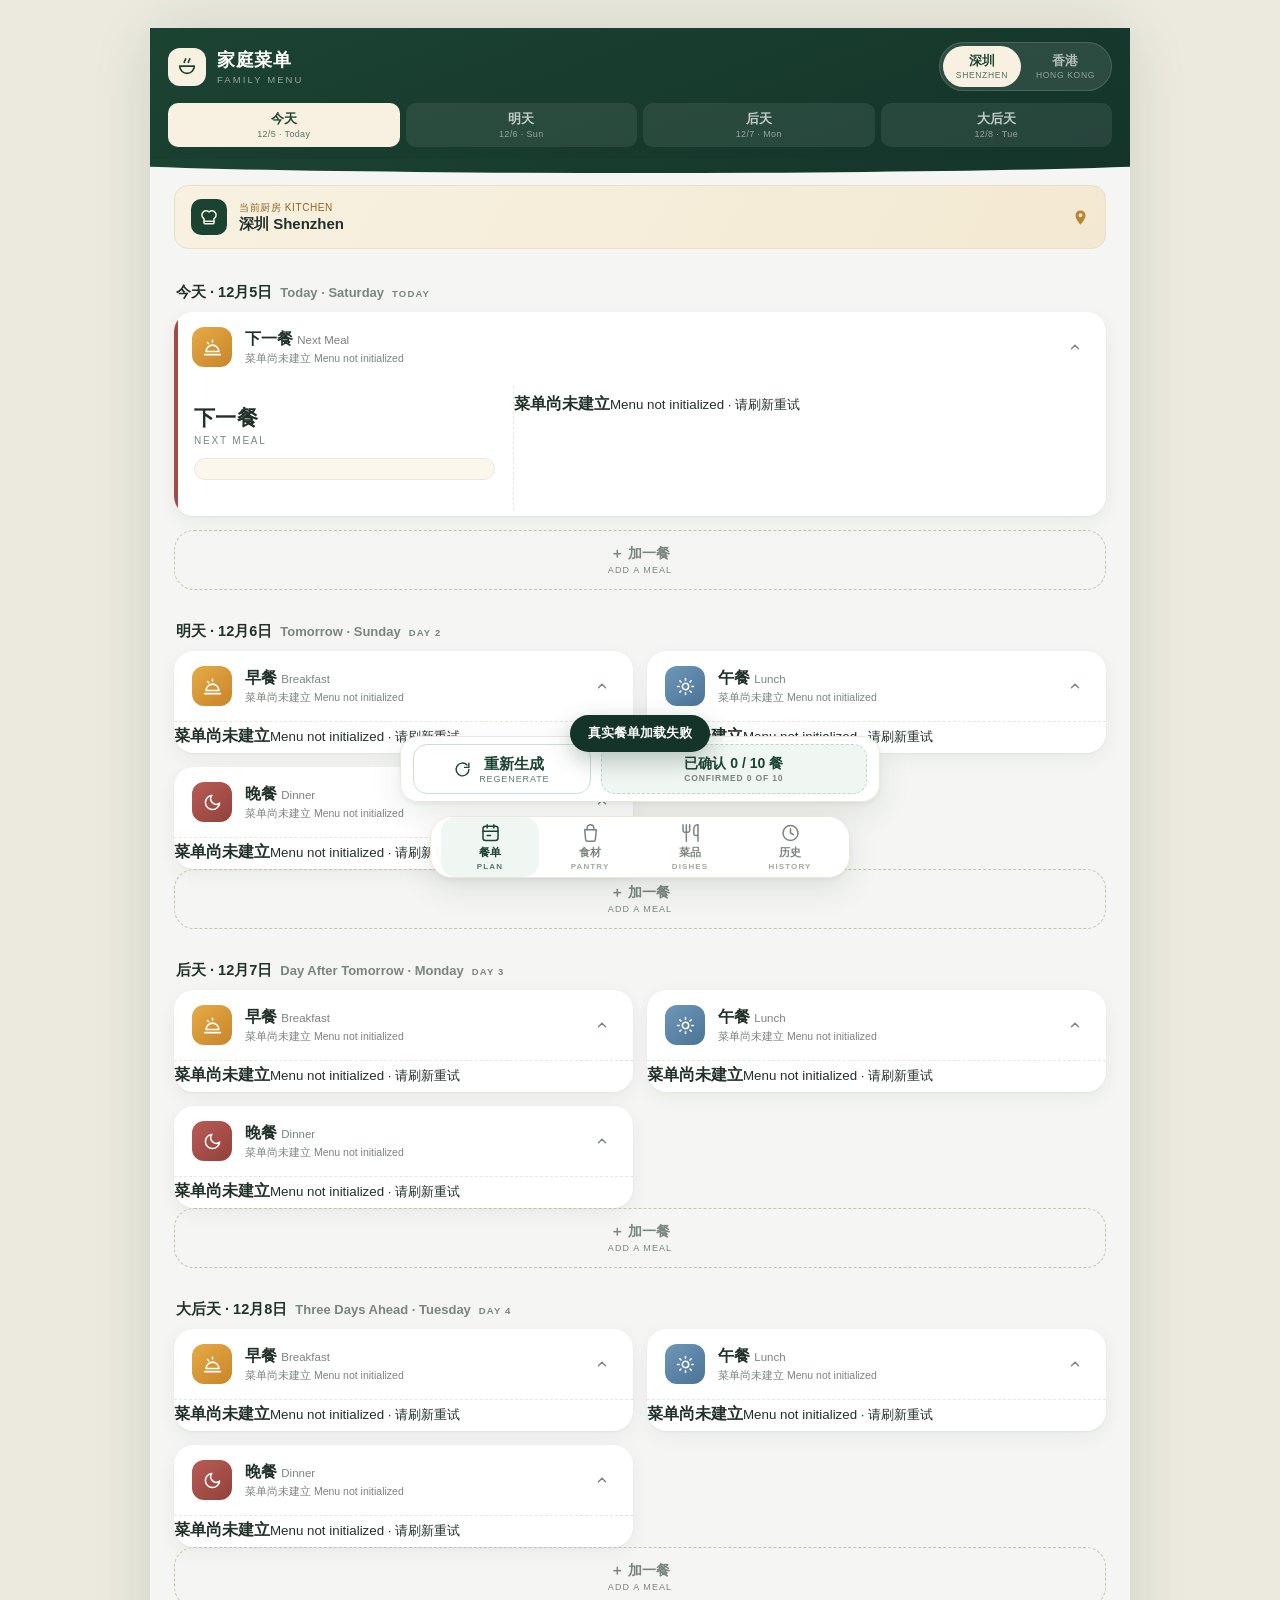
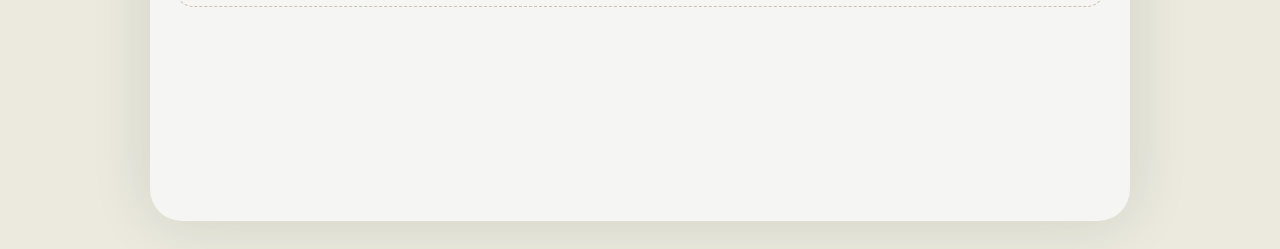
==== public/family-menu/index.html @ 35b97329 "fix: confirm meals independently on mobile" ====
<!DOCTYPE html>
<html lang="zh-CN">
<head>
<meta charset="UTF-8">
<meta name="viewport" content="width=device-width, initial-scale=1.0, maximum-scale=1.0, user-scalable=no, viewport-fit=cover">
<title>家庭菜单 · Family Menu</title>
<style>
/* ============ Design Tokens ============ */
:root {
  --c-forest-900: #14342a;
  --c-forest-800: #1b4332;
  --c-forest-700: #245741;
  --c-forest-100: #e4efe8;
  --c-forest-50:  #f0f6f2;

  --c-cream-200: #f3e9d2;
  --c-cream-100: #f8f1e1;
  --c-cream-50:  #fbf7ec;

  --c-gold:   #b9852f;
  --c-gold-d: #8f6620;
  --c-amber-soft: #fdf3dc;
  --c-amber-ink:  #8a5a10;

  --c-bg:   #f5f6f3;
  --c-card: #ffffff;
  --c-ink:  #22302a;
  --c-mut:  #7a857e;
  --c-line: #eae7dd;

  --c-danger: #b65447;
  --c-danger-soft: #fbe9e6;

  --c-breakfast: #d99a35;
  --c-lunch:     #5b84a6;
  --c-tea:       #4f8b64;
  --c-dinner:    #a54b45;
  --c-supper:    #6a5c94;

  --r-sm: 10px; --r-md: 14px; --r-lg: 20px; --r-pill: 999px;
  --sh-card: 0 1px 2px rgba(34,48,42,.05), 0 6px 20px rgba(34,48,42,.06);
  --sh-lift: 0 2px 4px rgba(34,48,42,.06), 0 12px 32px rgba(34,48,42,.10);

  --font-cn: "PingFang SC", "Hiragino Sans GB", "Microsoft YaHei", sans-serif;
  --font-serif: "Songti SC", "STSong", "Noto Serif SC", serif;
  --nav-h: 66px; --act-h: 74px;
  --safe-b: env(safe-area-inset-bottom, 0px);
}

* { box-sizing: border-box; margin: 0; padding: 0; }
html { scroll-behavior: smooth; }
body {
  font-family: var(--font-cn);
  color: var(--c-ink);
  background: #eceadf;
  min-height: 100dvh;
  -webkit-font-smoothing: antialiased;
}
button { font-family: inherit; }
.shell {
  max-width: 440px; margin: 0 auto; background: var(--c-bg);
  min-height: 100dvh; position: relative;
  padding-bottom: calc(var(--nav-h) + var(--act-h) + 20px + var(--safe-b));
  box-shadow: 0 0 60px rgba(20,52,42,.14);
}
.shell.no-action { padding-bottom: calc(var(--nav-h) + 24px + var(--safe-b)); }

/* ============ Header ============ */
.hdr {
  position: sticky; top: 0; z-index: 60;
  background: linear-gradient(160deg, var(--c-forest-800), var(--c-forest-900));
  color: #fff; padding: 14px 18px 12px;
}
.hdr::after {
  content: ""; display: block; height: 14px;
  background: inherit; position: absolute; left: 0; right: 0; bottom: -14px;
  clip-path: ellipse(60% 100% at 50% 0); pointer-events: none;
}
.hdr-main { display: flex; align-items: center; justify-content: space-between; }
.brand { display: flex; align-items: center; gap: 11px; }
.brand-mark {
  width: 38px; height: 38px; border-radius: 12px;
  background: var(--c-cream-100); color: var(--c-forest-800);
  display: grid; place-items: center;
}
.brand-mark svg { width: 22px; height: 22px; }
.brand-t strong { display: block; font-size: 18px; font-weight: 700; letter-spacing: .04em; }
.brand-t small {
  display: block; font-size: 9.5px; letter-spacing: .22em;
  color: rgba(255,255,255,.55); text-transform: uppercase; margin-top: 2px;
}
.k-switch {
  display: flex; gap: 2px; padding: 3px; border-radius: var(--r-pill);
  background: rgba(255,255,255,.10); border: 1px solid rgba(255,255,255,.14);
}
.k-btn {
  border: 0; background: transparent; color: rgba(255,255,255,.65);
  font-size: 12.5px; font-weight: 600; padding: 7px 13px;
  border-radius: var(--r-pill); cursor: pointer; transition: all .2s;
}
.k-btn small { display: block; font-size: 8.5px; font-weight: 500; letter-spacing: .08em; opacity: .75; }
.k-btn.active { background: var(--c-cream-100); color: var(--c-forest-800); }

/* ---- Day Nav (inside sticky header, menu page only) ---- */
.day-nav { display: none; gap: 6px; padding-top: 12px; }
.shell.menu-on .day-nav { display: flex; }
.day-nav button {
  flex: 1; border: 0; border-radius: 10px; padding: 7px 4px 8px;
  background: rgba(255,255,255,.08); color: rgba(255,255,255,.72);
  font-size: 13px; font-weight: 700; cursor: pointer; transition: all .2s;
}
.day-nav button small {
  display: block; font-size: 9px; font-weight: 500;
  letter-spacing: .04em; opacity: .72; margin-top: 1px;
}
.day-nav button.on { background: var(--c-cream-100); color: var(--c-forest-800); }

/* ============ Kitchen Banner ============ */
.k-banner {
  margin: 26px 16px 12px; padding: 13px 16px;
  background: linear-gradient(120deg, var(--c-cream-100), var(--c-cream-200));
  border-radius: var(--r-md); display: flex; align-items: center; gap: 12px;
  border: 1px solid #eadfc4;
}
.k-banner .ico {
  width: 36px; height: 36px; border-radius: 10px; flex-shrink: 0;
  background: var(--c-forest-800); color: var(--c-cream-100);
  display: grid; place-items: center;
}
.k-banner .ico svg { width: 20px; height: 20px; }
.k-banner .txt { flex: 1; }
.k-banner .txt small { display: block; font-size: 10px; color: var(--c-gold-d); letter-spacing: .06em; }
.k-banner .txt strong { font-size: 15px; font-weight: 700; }
.k-banner .pin { color: var(--c-gold); }

/* ============ Page & Sections ============ */
.page { display: none; padding: 4px 16px 0; }
.page.active { display: block; animation: rise .3s ease both; }
@keyframes rise { from { opacity: 0; transform: translateY(8px); } to { opacity: 1; } }
.day-sec { scroll-margin-top: 158px; }

.sec-head {
  display: flex; align-items: baseline; gap: 8px;
  margin: 18px 2px 10px; font-size: 13px; color: var(--c-mut); font-weight: 600;
}
.sec-head strong { color: var(--c-ink); font-size: 14.5px; }
.sec-head small { font-size: 9.5px; letter-spacing: .12em; text-transform: uppercase; }

/* ============ Cards ============ */
.card {
  background: var(--c-card); border-radius: var(--r-lg);
  box-shadow: var(--sh-card); overflow: hidden; margin-bottom: 14px;
}

/* ============ Next Meal (hero) ============ */
.meal-hero { position: relative; }
.meal-hero::before {
  content: ""; position: absolute; left: 0; top: 0; bottom: 0;
  width: 4px; background: var(--c-dinner); z-index: 1;
}
.meal-hero.is-skipped { opacity: .55; }
.mh-top { display: flex; align-items: flex-start; gap: 12px; padding: 18px 18px 12px 20px; }
.mh-title { flex: 1; }
.mh-title h2 { font-size: 21px; font-weight: 800; letter-spacing: .02em; }
.mh-title small {
  font-size: 10px; color: var(--c-mut); letter-spacing: .18em;
  text-transform: uppercase; display: block; margin-top: 3px;
}
.mh-actions { display: flex; gap: 6px; align-items: center; }
.tag-btn {
  border: 0; border-radius: var(--r-pill); padding: 7px 13px;
  font-size: 12px; font-weight: 700; cursor: pointer;
  background: var(--c-forest-100); color: var(--c-forest-800);
}
.skip-btn {
  border: 1px solid #eccfc9; background: transparent; color: var(--c-danger);
  border-radius: var(--r-pill); padding: 7px 13px; font-size: 12px; font-weight: 700;
  cursor: pointer; transition: background .2s;
}
.skip-btn:hover { background: var(--c-danger-soft); }
.skip-btn.restore { color: var(--c-forest-800); border-color: var(--c-forest-100); }

.mh-controls {
  display: flex; align-items: center; gap: 10px; flex-wrap: wrap;
  margin: 0 18px 12px 20px; padding: 10px 12px;
  background: var(--c-cream-50); border-radius: var(--r-md);
  border: 1px solid var(--c-line);
}
.mh-controls .sel-wrap { position: relative; flex: 1.2; min-width: 150px; }
.mh-select {
  appearance: none; -webkit-appearance: none; width: 100%;
  height: 42px; padding: 0 30px 0 13px; border: 1px solid var(--c-line);
  border-radius: var(--r-sm); background: #fff;
  font-size: 14px; font-weight: 600; color: var(--c-ink); cursor: pointer;
}
.sel-wrap::after {
  content: ""; position: absolute; right: 12px; top: 50%;
  width: 7px; height: 7px; border-right: 2px solid var(--c-mut);
  border-bottom: 2px solid var(--c-mut); transform: translateY(-70%) rotate(45deg);
  pointer-events: none;
}
.stepper { display: flex; align-items: center; flex: 1; justify-content: flex-end; }
.stepper .lbl { font-size: 11.5px; color: var(--c-mut); margin-right: 8px; white-space: nowrap; }
.stepper .lbl small { display: block; font-size: 8.5px; letter-spacing: .08em; }
.stepper button {
  width: 34px; height: 34px; border: 1px solid var(--c-line); background: #fff;
  font-size: 17px; color: var(--c-forest-800); cursor: pointer;
  display: grid; place-items: center; transition: background .15s;
}
.stepper button:active { background: var(--c-forest-50); }
.stepper button:first-of-type { border-radius: 9px 0 0 9px; }
.stepper button:last-of-type { border-radius: 0 9px 9px 0; }
.stepper .num {
  width: 40px; height: 34px; display: grid; place-items: center;
  border-top: 1px solid var(--c-line); border-bottom: 1px solid var(--c-line);
  font-size: 15px; font-weight: 800;
}

.banquet-row {
  display: flex; align-items: center; justify-content: space-between;
  margin: 0 18px 12px 20px; padding: 4px 2px;
}
.banquet-row .lbl { display: flex; align-items: center; gap: 8px; font-size: 14px; font-weight: 600; }
.banquet-row .lbl small { color: var(--c-mut); font-size: 11px; font-weight: 400; }
.switch {
  width: 46px; height: 27px; border-radius: 14px; border: 0; cursor: pointer;
  background: #d8d5c9; position: relative; transition: background .25s;
}
.switch::after {
  content: ""; position: absolute; top: 3px; left: 3px;
  width: 21px; height: 21px; border-radius: 50%; background: #fff;
  box-shadow: 0 1px 4px rgba(0,0,0,.25); transition: transform .25s cubic-bezier(.34,1.4,.64,1);
}
.switch.on { background: var(--c-gold); }
.switch.on::after { transform: translateX(19px); }
.banquet-flag {
  display: none; align-items: center; gap: 5px;
  font-size: 11px; font-weight: 700; color: var(--c-gold-d);
  background: var(--c-cream-200); border-radius: var(--r-pill); padding: 4px 10px;
}
.banquet-flag.show { display: inline-flex; }

.warn-banner {
  display: flex; align-items: center; gap: 9px;
  margin: 0 18px 14px 20px; padding: 11px 14px;
  background: var(--c-amber-soft); border: 1px solid #f2e2b8;
  border-radius: var(--r-md); color: var(--c-amber-ink); font-size: 13px;
}
.warn-banner svg { flex-shrink: 0; }
.warn-banner .go { margin-left: auto; color: var(--c-gold); font-weight: 700; }

/* ============ Dish Tiles ============ */
.tile {
  flex-shrink: 0; display: grid; place-items: center;
  position: relative; overflow: hidden;
}
.tile::after {
  content: ""; position: absolute; inset: 0;
  background: radial-gradient(120% 90% at 20% 10%, rgba(255,255,255,.55), transparent 55%);
}
.tile span { font-size: 1.55em; filter: drop-shadow(0 2px 3px rgba(0,0,0,.18)); z-index: 1; }
.h-meal .hm-tiles .tile img {
  position: absolute; inset: 0; width: 100%; height: 100%;
  object-fit: cover; object-position: center; display: block;
}
.tile-meat  { background: linear-gradient(140deg, #f6d9c8, #eab28f); }
.tile-veg   { background: linear-gradient(140deg, #dcebd2, #a9cf9a); }
.tile-soup  { background: linear-gradient(140deg, #f8e7c3, #ecc984); }
.tile-staple{ background: linear-gradient(140deg, #f5efe0, #e3d7b4); }
.tile-egg   { background: linear-gradient(140deg, #fbf0c9, #f2da8e); }
.tile-sea   { background: linear-gradient(140deg, #d6e6ee, #a3c6d8); }
.tile-fruit { background: linear-gradient(140deg, #f6dcd9, #eeb0a8); }
.tile-cold  { background: linear-gradient(140deg, #d9eae6, #a8cec4); }
.tile-neutral { background: linear-gradient(140deg, #ecefeb, #d7ddd8); }
.tile-lg { width: 62px; height: 62px; border-radius: 16px; font-size: 19px; }
.tile-sm { width: 34px; height: 34px; border-radius: 9px; font-size: 12px; }
.dish-row .info small, .mo-info small, .d-body small {
  white-space: nowrap; overflow: hidden; text-overflow: ellipsis;
}

/* ============ Dish Rows ============ */
.dish-row {
  display: flex; align-items: center; gap: 13px;
  padding: 12px 18px 12px 20px; border-top: 1px solid #f2f0e8;
}
.dish-row.mini { padding: 9px 16px 9px 18px; }
.dish-row .info { flex: 1; min-width: 0; }
.dish-row .info h4 { font-size: 15.5px; font-weight: 700; }
.dish-row.mini .info h4 { font-size: 14px; }
.dish-row .info small {
  display: block; font-size: 10.5px; color: var(--c-mut);
  margin-top: 2px; letter-spacing: .03em;
}
#page-menu .dish-row { min-height: 87px; }
#page-menu .dish-row .tile-lg { width: 62px; height: 62px; flex: 0 0 62px; }
#page-menu .dish-row .info h4 { font-size: 15.5px; line-height: 1.2; }
#page-menu .dish-row .info small { font-size: 10.5px; line-height: 1.25; }
#page-menu .dish-row .dish-ops { flex: 0 0 auto; }
.dish-ops { display: flex; gap: 7px; }
.op-btn {
  width: 36px; height: 36px; border-radius: 11px; cursor: pointer;
  border: 1px solid var(--c-line); background: #fff; color: var(--c-mut);
  display: grid; place-items: center; transition: all .18s;
}
.dish-row.mini .op-btn { width: 32px; height: 32px; border-radius: 9px; }
.op-btn svg { width: 16px; height: 16px; }
.op-btn:hover { border-color: var(--c-forest-100); color: var(--c-forest-800); background: var(--c-forest-50); }
.op-btn.find:hover { color: var(--c-forest-800); border-color: #bfd8c9; background: var(--c-forest-50); }
.op-btn.del:hover { color: var(--c-danger); border-color: #eccfc9; background: var(--c-danger-soft); }
/* 收藏心形：点亮 = 家人爱吃（仅收藏清单，不进推荐池） */
.op-btn.fav.on { color: #c0453a; border-color: #eccfc9; background: #fdeeeb; }
.op-btn.fav.on svg { fill: #c0453a; }
.chip-fav.on { background: #fdeeeb; border-color: #d99a8f; color: #a8382e; }
.d-fav {
  position: absolute; top: 8px; left: 8px; z-index: 2;
  width: 24px; height: 24px; border-radius: 50%; display: grid; place-items: center;
  background: rgba(255,255,255,.92); color: #c0453a; font-size: 13px;
  box-shadow: 0 2px 6px rgba(20,52,42,.15);
}

/* ============ Note & Foot ============ */
.note-box {
  margin: 12px 18px 16px 20px; padding: 12px 14px;
  background: var(--c-cream-50); border-radius: var(--r-md);
  border: 1px dashed #ddd3b8;
}
.note-box .lbl {
  font-size: 10px; font-weight: 700; letter-spacing: .14em;
  color: var(--c-gold-d); text-transform: uppercase; margin-bottom: 5px;
}
.note-box .txt { font-size: 13.5px; line-height: 1.55; }
.note-box .txt small { display: block; font-size: 11px; color: var(--c-mut); margin-top: 3px; }

.meal-foot {
  display: grid; grid-template-columns: 1fr 1fr 1fr; gap: 8px;
  padding: 0 18px 18px 20px;
}
.foot-btn {
  height: 42px; border-radius: var(--r-sm); cursor: pointer;
  border: 1px solid var(--c-line); background: #fff;
  font-size: 12.5px; font-weight: 700; color: var(--c-forest-800);
  transition: all .15s; line-height: 1.2;
}
.foot-btn small { display: block; font-size: 8.5px; font-weight: 500; letter-spacing: .08em; color: var(--c-mut); }
.foot-btn:hover { background: var(--c-forest-50); border-color: var(--c-forest-100); }

/* ============ Meal Accordion Cards ============ */
.meal-grid { display: grid; grid-template-columns: 1fr; gap: 0; }
.meal-row {
  display: flex; align-items: center; gap: 13px;
  padding: 15px 18px; cursor: pointer; transition: background .15s;
}
.meal-row:hover { background: #fbfaf6; }
.meal-ico {
  width: 40px; height: 40px; border-radius: 12px; flex-shrink: 0;
  display: grid; place-items: center; color: #fff;
}
.meal-ico svg { width: 19px; height: 19px; }
.mi-breakfast { background: linear-gradient(140deg, #e5ab45, #c9842a); }
.mi-lunch     { background: linear-gradient(140deg, #6f97b8, #4a7396); }
.mi-tea       { background: linear-gradient(140deg, #62a077, #3f7753); }
.mi-dinner    { background: linear-gradient(140deg, #b85c55, #93413b); }
.mi-supper    { background: linear-gradient(140deg, #7d6ea8, #5a4d80); }
.meal-row .info { flex: 1; min-width: 0; }
.meal-row .info h3 { font-size: 15.5px; font-weight: 700; }
.meal-row .info h3 small { font-weight: 400; color: var(--c-mut); font-size: 11.5px; }
.meal-row .info > small { display: block; font-size: 10.5px; color: var(--c-mut); margin-top: 2px; }
.meal-row .chev {
  width: 26px; height: 26px; border-radius: 8px; display: grid; place-items: center;
  color: var(--c-mut); transition: transform .2s; flex-shrink: 0;
}
.chev svg { width: 14px; height: 14px; }
.meal-detail { display: none; border-top: 1px dashed var(--c-line); padding: 4px 0 6px; }
.meal-card.open .meal-detail { display: block; animation: rise .25s ease; }
.meal-card.open .chev { transform: rotate(180deg); }
.md-foot {
  display: flex; align-items: center; justify-content: space-between;
  padding: 9px 18px 11px; font-size: 12px; color: var(--c-mut);
}
.md-foot small { font-size: 9px; letter-spacing: .08em; text-transform: uppercase; }

/* ============ Skipped ============ */
.skipped-card { opacity: .62; }
.skipped-card .card-in { display: flex; align-items: center; gap: 12px; padding: 15px 18px; }
.sk-badge {
  font-size: 10.5px; font-weight: 700; color: var(--c-mut);
  background: #efede5; border-radius: var(--r-pill); padding: 4px 10px;
  text-align: center; line-height: 1.3;
}
.sk-badge small { display: block; font-size: 8px; letter-spacing: .08em; }
.restore-btn {
  border: 0; background: var(--c-forest-100); color: var(--c-forest-800);
  font-size: 12px; font-weight: 700; border-radius: var(--r-pill);
  padding: 8px 15px; cursor: pointer; white-space: nowrap;
}
.restore-btn small { display: block; font-size: 8.5px; font-weight: 500; letter-spacing: .08em; }

/* ============ Bottom Action Bar ============ */
.act-bar {
  position: fixed; bottom: calc(var(--nav-h) + var(--safe-b)); left: 0; right: 0; z-index: 55;
  max-width: 440px; margin: 0 auto;
  height: var(--act-h); display: grid; grid-template-columns: 1fr 1.5fr;
  gap: 10px; align-items: center; padding: 0 16px;
  background: rgba(255,255,255,.92); backdrop-filter: blur(16px);
  border-top: 1px solid var(--c-line);
}
.shell.no-action .act-bar { display: none; }
.act-bar-inner { max-width: 440px; margin: 0 auto; display: contents; }
.btn {
  height: 50px; border-radius: var(--r-md); cursor: pointer; border: 0;
  display: inline-flex; align-items: center; justify-content: center; gap: 8px;
  font-size: 15px; font-weight: 700; transition: transform .12s;
}
.btn small { display: block; font-size: 9px; font-weight: 500; letter-spacing: .1em; opacity: .7; }
.btn:active { transform: translateY(1px) scale(.99); }
.btn svg { width: 17px; height: 17px; }
.btn-ghost { background: #fff; color: var(--c-forest-800); border: 1.5px solid #cfded3; }
.btn-solid { background: linear-gradient(150deg, var(--c-forest-700), var(--c-forest-900)); color: #fff; }

/* ============ Toast (轻量提示) ============ */
.toast {
  position: fixed; left: 50%; bottom: calc(var(--safe-b) + 148px); z-index: 90;
  transform: translate(-50%, 12px); opacity: 0; pointer-events: none;
  background: var(--c-forest-900); color: #fff; font-size: 12.5px; font-weight: 600;
  padding: 10px 18px; border-radius: var(--r-pill); box-shadow: 0 8px 24px rgba(20,52,42,.28);
  transition: opacity .22s ease, transform .22s ease; max-width: 82%; text-align: center;
}
.toast.show { opacity: 1; transform: translate(-50%, 0); }

/* ============ Bottom Nav ============ */
.b-nav {
  position: fixed; bottom: 0; left: 0; right: 0; z-index: 56;
  height: calc(var(--nav-h) + var(--safe-b));
  padding-bottom: var(--safe-b);
  background: rgba(255,255,255,.95); backdrop-filter: blur(16px);
  border-top: 1px solid var(--c-line);
}
.b-nav-in { max-width: 440px; margin: 0 auto; height: 100%; display: flex; }
.n-tab {
  flex: 1; border: 0; background: transparent; cursor: pointer;
  display: flex; flex-direction: column; align-items: center; justify-content: center;
  gap: 2px; color: var(--c-mut); font-size: 11px; font-weight: 600;
  position: relative; transition: color .2s;
}
.n-tab svg { width: 21px; height: 21px; }
.n-tab small { font-size: 8px; letter-spacing: .14em; text-transform: uppercase; opacity: .7; }
.n-tab.active { color: var(--c-forest-800); }
.n-tab.active::before {
  content: ""; position: absolute; top: 0; width: 32px; height: 3px;
  border-radius: 0 0 4px 4px; background: var(--c-forest-800);
}
@media (max-width: 520px) {
  #page-menu .dish-row {
    min-height: 100px;
    gap: 12px;
    padding: 13px 12px 13px 14px;
  }
  #page-menu .dish-row .tile-lg {
    width: 72px;
    height: 72px;
    flex-basis: 72px;
    border-radius: 17px;
  }
  #page-menu .dish-row .info h4 { font-size: 16.5px; }
  #page-menu .dish-row .info small { font-size: 11px; }
  #page-menu .dish-row .dish-ops { gap: 5px; }
}

/* ============ Pantry ============ */
.search-wrap { position: relative; margin-bottom: 12px; }
.search-wrap svg {
  position: absolute; left: 14px; top: 50%; transform: translateY(-50%);
  width: 16px; height: 16px; color: var(--c-mut);
}
.search-in {
  width: 100%; height: 46px; border: 1px solid var(--c-line);
  border-radius: var(--r-md); background: #fff; padding: 0 14px 0 40px;
  font-size: 16px; font-family: inherit; color: var(--c-ink);  /* ≥16px 防 iOS 聚焦自动缩放 */
}
.search-in::placeholder { color: #a8b0aa; }
.search-in:focus { outline: 2px solid var(--c-forest-100); border-color: transparent; }

.seg { display: grid; grid-template-columns: 1fr 1fr; gap: 8px; margin-bottom: 12px; }
.seg-btn {
  height: 54px; border-radius: var(--r-md); cursor: pointer;
  border: 1.5px solid var(--c-line); background: #fff;
  display: flex; align-items: center; justify-content: center; gap: 8px;
  font-size: 14px; font-weight: 700; color: var(--c-mut); transition: all .18s;
}
.seg-btn small { display: block; font-size: 9.5px; font-weight: 500; letter-spacing: .08em; opacity: .7; }
.seg-btn.on { border-color: var(--c-forest-800); color: var(--c-forest-800); background: var(--c-forest-50); }
.seg-btn .dot {
  width: 18px; height: 18px; border-radius: 50%; display: grid; place-items: center;
  border: 1.5px solid currentColor; font-size: 10px;
}

.big-add {
  width: 100%; height: 54px; border: 0; border-radius: var(--r-md);
  background: linear-gradient(150deg, var(--c-forest-700), var(--c-forest-900));
  color: #fff; font-size: 15px; font-weight: 700; cursor: pointer;
  display: flex; align-items: center; justify-content: center; gap: 9px;
  margin-bottom: 18px; box-shadow: var(--sh-card);
}
.big-add small { font-size: 10px; font-weight: 500; letter-spacing: .12em; opacity: .65; }
.big-add svg { width: 18px; height: 18px; }

.chip-grid { display: flex; flex-wrap: wrap; gap: 8px; margin-bottom: 18px; }
.chip {
  display: inline-flex; align-items: center; gap: 6px;
  padding: 9px 14px; border-radius: var(--r-pill);
  border: 1px solid var(--c-line); background: #fff;
  font-size: 13px; font-weight: 600; color: var(--c-ink); cursor: pointer;
  transition: all .18s;
}
.chip small { font-size: 9.5px; color: var(--c-mut); font-weight: 500; }
.chip.on { background: var(--c-forest-800); border-color: var(--c-forest-800); color: #fff; }
.chip.on small { color: rgba(255,255,255,.65); }
.chip .tick {
  width: 16px; height: 16px; border-radius: 50%; background: var(--c-gold);
  display: none; place-items: center; color: #fff; font-size: 9px;
}
.chip.on .tick { display: grid; }

.tabs { display: flex; gap: 20px; border-bottom: 1px solid var(--c-line); margin-bottom: 14px; }
.tabs button {
  border: 0; background: transparent; padding: 9px 2px 11px;
  font-size: 13.5px; font-weight: 600; color: var(--c-mut); cursor: pointer;
  position: relative;
}
.tabs button small { font-size: 10px; opacity: .7; }
.tabs button .cnt {
  background: var(--c-danger); color: #fff; border-radius: var(--r-pill);
  font-size: 9.5px; padding: 1px 6px; margin-left: 4px;
}
.tabs button.on { color: var(--c-forest-800); font-weight: 700; }
.tabs button.on::after {
  content: ""; position: absolute; bottom: -1px; left: 0; right: 0;
  height: 2.5px; border-radius: 2px; background: var(--c-forest-800);
}

.ing-list { display: grid; grid-template-columns: 1fr; }
.ing-row {
  display: flex; align-items: center; gap: 13px;
  background: #fff; border-radius: var(--r-md); box-shadow: var(--sh-card);
  padding: 12px 14px; margin-bottom: 9px;
}
.ing-row .info { flex: 1; min-width: 0; }
.ing-row .info h4 { font-size: 15px; font-weight: 700; }
.ing-row .info small { display: block; font-size: 10.5px; color: var(--c-mut); margin-top: 2px; }
.ing-row .ops { display: flex; gap: 6px; margin-top: 8px; flex-wrap: wrap; }
.mini-btn {
  font-size: 11px; font-weight: 700; padding: 6px 11px;
  border-radius: var(--r-pill); cursor: pointer; border: 1px solid var(--c-line);
  background: #fff; color: var(--c-mut); transition: all .15s;
}
.mini-btn:hover { color: var(--c-forest-800); border-color: var(--c-forest-100); }
.mini-btn.warn { color: var(--c-amber-ink); border-color: #f0e0b8; background: var(--c-amber-soft); }
.stock {
  font-size: 11.5px; font-weight: 700; padding: 6px 11px; border-radius: var(--r-pill);
  align-self: flex-start; white-space: nowrap; text-align: center;
}
.stock small { display: block; font-size: 8.5px; font-weight: 500; letter-spacing: .06em; opacity: .7; }
.stock-ok  { background: var(--c-forest-100); color: var(--c-forest-800); }
.stock-low { background: var(--c-amber-soft); color: var(--c-amber-ink); }

/* ============ Dishes ============ */
.page-hero { display: flex; align-items: center; gap: 13px; padding: 8px 2px 16px; }
.page-hero .p-ico {
  width: 46px; height: 46px; border-radius: 14px;
  background: linear-gradient(140deg, var(--c-cream-100), var(--c-cream-200));
  border: 1px solid #eadfc4; display: grid; place-items: center;
  color: var(--c-forest-800);
}
.page-hero .p-ico svg { width: 24px; height: 24px; }
.page-hero h1 { font-size: 22px; font-weight: 800; letter-spacing: .02em; }
.page-hero small {
  display: block; font-size: 9.5px; letter-spacing: .24em;
  color: var(--c-mut); text-transform: uppercase; margin-top: 3px;
}

.quick-add {
  border: 1.5px dashed #cfc4a4; border-radius: var(--r-lg);
  background: var(--c-cream-50); padding: 16px; margin-bottom: 14px;
}
.quick-add .qa-top { display: flex; align-items: center; gap: 10px; margin-bottom: 12px; }
.quick-add .qa-ico {
  width: 34px; height: 34px; border-radius: 10px; flex-shrink: 0;
  background: var(--c-forest-800); color: var(--c-cream-100);
  display: grid; place-items: center;
}
.quick-add .qa-ico svg { width: 17px; height: 17px; }
.quick-add .qa-t strong { display: block; font-size: 14.5px; font-weight: 700; }
.quick-add .qa-t small { font-size: 10.5px; color: var(--c-mut); }
.qa-row { display: flex; gap: 8px; }
.qa-row input {
  flex: 1; height: 46px; border: 1px solid var(--c-line); border-radius: var(--r-sm);
  background: #fff; padding: 0 14px; font-size: 14px; font-family: inherit;
}
.qa-row input:focus { outline: 2px solid var(--c-forest-100); border-color: transparent; }
.qa-row button {
  border: 0; border-radius: var(--r-sm); padding: 0 20px; cursor: pointer;
  background: linear-gradient(150deg, var(--c-forest-700), var(--c-forest-900));
  color: #fff; font-size: 13.5px; font-weight: 700;
}
.qa-row button small { display: block; font-size: 8.5px; letter-spacing: .12em; opacity: .65; }

.cat-scroll {
  display: flex; gap: 8px; overflow-x: auto; padding: 2px 2px 10px;
  scrollbar-width: none; margin: 0 -2px 4px;
}
.cat-scroll::-webkit-scrollbar { display: none; }
.cat {
  flex-shrink: 0; display: flex; flex-direction: column; align-items: center; gap: 5px;
  padding: 10px 13px; border-radius: var(--r-md); cursor: pointer;
  border: 1px solid var(--c-line); background: #fff;
  font-size: 11.5px; font-weight: 600; color: var(--c-ink); transition: all .18s;
}
.cat svg { width: 19px; height: 19px; color: var(--c-mut); }
.cat small { font-size: 8.5px; color: var(--c-mut); letter-spacing: .04em; }
.cat.on { background: var(--c-forest-800); border-color: var(--c-forest-800); color: #fff; }
.cat.on svg, .cat.on small { color: rgba(255,255,255,.7); }

.avail { display: flex; gap: 8px; margin-bottom: 14px; flex-wrap: wrap; }

.dish-grid { display: grid; grid-template-columns: 1fr 1fr; gap: 12px; }
.d-card {
  background: #fff; border-radius: var(--r-lg); overflow: hidden;
  box-shadow: var(--sh-card); cursor: pointer; border: 0; text-align: left;
  transition: transform .2s, box-shadow .2s; padding: 0;
}
.d-card:hover { transform: translateY(-2px); box-shadow: var(--sh-lift); }
.d-card .d-img {
  aspect-ratio: 4/3; display: grid; place-items: center;
  position: relative; font-size: 30px;
}
.d-badge {
  position: absolute; top: 8px; right: 8px; z-index: 2;
  font-size: 10px; font-weight: 700; padding: 4px 9px; border-radius: var(--r-pill);
  backdrop-filter: blur(4px); text-align: center; line-height: 1.25;
}
.d-badge small { display: block; font-size: 7.5px; letter-spacing: .06em; opacity: .85; font-weight: 600; }
.db-ok   { background: rgba(27,67,50,.88); color: #e7f2ec; }
.db-low  { background: rgba(185,133,47,.9); color: #fff8e8; }
.db-miss { background: rgba(182,84,71,.9); color: #fdeeeb; }
.d-card .d-body { padding: 11px 13px 13px; position: relative; padding-right: 48px; }
.d-card-actions { display:flex; gap:6px; padding:0 10px 11px; }
.d-card-actions button { flex:1; min-height:34px; border:1px solid var(--c-line); border-radius:9px; background:#fff; color:var(--c-forest-800); font-size:10px; font-weight:700; cursor:pointer; }
.d-card-actions button.on { color:#c0453a; border-color:#eccfc9; background:#fdeeeb; }
.d-card .d-body h4 { font-size: 14.5px; font-weight: 700; }
.d-card .d-body small { display: block; font-size: 10px; color: var(--c-mut); margin-top: 2px; }
/* 卡片右下角 ＋：加入餐单（点卡片本体仍是编辑） */
.d-add {
  position: absolute; right: 11px; top: 50%; transform: translateY(-50%);
  width: 30px; height: 30px; border-radius: 50%; border: 0; cursor: pointer;
  background: var(--c-forest-800); color: #fff; font-size: 17px; line-height: 1;
  display: grid; place-items: center; box-shadow: 0 3px 8px rgba(20,52,42,.28);
}
.d-add:active { transform: translateY(-50%) scale(.9); }

/* ============ 加入餐单面板（日期 × 餐次） ============ */
.pick-meals { display: grid; grid-template-columns: repeat(3, 1fr); gap: 8px; margin: 0 2px 6px; }
.pick-meal {
  padding: 11px 4px; border-radius: 13px; border: 1px solid var(--c-line);
  background: #fff; cursor: pointer; text-align: center;
  font-size: 13.5px; font-weight: 700; font-family: inherit; color: var(--c-ink);
  box-shadow: var(--sh-card);
}
.pick-meal small { display: block; font-size: 9px; color: var(--c-mut); font-weight: 600; margin-top: 3px; letter-spacing: .05em; }
.pick-meal:active { background: var(--c-forest-100); border-color: var(--c-forest-700); }

/* ============ History ============ */
.hist-hero {
  margin: 8px 0 18px; padding: 26px 22px 24px;
  border-radius: var(--r-lg);
  background:
    radial-gradient(140% 120% at 85% 0%, rgba(233,196,106,.28), transparent 55%),
    linear-gradient(150deg, var(--c-forest-700), var(--c-forest-900));
  color: #fff; position: relative; overflow: hidden;
}
.hist-hero::after {
  content: "🍲"; position: absolute; right: 14px; bottom: 6px;
  font-size: 58px; opacity: .35; transform: rotate(-8deg);
}
.hist-hero h1 { font-family: var(--font-serif); font-size: 21px; font-weight: 700; letter-spacing: .06em; }
.hist-hero p { font-size: 11px; color: rgba(255,255,255,.6); margin-top: 7px; letter-spacing: .1em; }
.hist-hero .stats { display: flex; gap: 22px; margin-top: 18px; position: relative; z-index: 1; }
.hist-hero .stat strong { display: block; font-size: 19px; font-weight: 800; }
.hist-hero .stat small { font-size: 9.5px; color: rgba(255,255,255,.55); letter-spacing: .08em; }

.h-card { padding: 16px 16px 14px; }
.h-top { display: flex; align-items: flex-start; justify-content: space-between; margin-bottom: 13px; }
.h-top h3 { font-size: 16.5px; font-weight: 800; letter-spacing: .02em; }
.h-top .loc { font-size: 11px; color: var(--c-mut); margin-top: 3px; display: flex; align-items: center; gap: 4px; }
.h-top .loc svg { width: 11px; height: 11px; }
.confirm-badge {
  display: inline-flex; align-items: center; gap: 5px;
  font-size: 11px; font-weight: 700; color: var(--c-forest-800);
  background: var(--c-forest-100); border-radius: var(--r-pill); padding: 6px 12px;
  white-space: nowrap;
}
.confirm-badge svg { width: 12px; height: 12px; }
.h-meals { display: grid; grid-template-columns: repeat(4, 1fr); gap: 8px; }
.h-meal { min-width: 0; }
.h-meal .hm-head { display: flex; align-items: center; gap: 4px; margin-bottom: 7px; flex-wrap: wrap; }
.h-meal .hm-head svg { width: 13px; height: 13px; flex-shrink: 0; }
.h-meal .hm-head span { font-size: 11.5px; font-weight: 700; }
.h-meal .hm-head small { font-size: 8.5px; color: var(--c-mut); width: 100%; letter-spacing: .04em; }
.h-meal .hm-tiles { display: flex; flex-wrap: wrap; gap: 4px; }
.h-meal .hm-names { font-size: 9px; color: var(--c-mut); margin-top: 5px; line-height: 1.5; }
.h-meal .hm-names i { display: block; font-style: normal; opacity: .75; }

/* ============ Swap Modal ============ */
.modal-mask {
  position: fixed; inset: 0; z-index: 120;
  background: rgba(18,32,26,.5); backdrop-filter: blur(3px);
  display: none; align-items: flex-end; justify-content: center;
}
.modal-mask.open { display: flex; animation: fade .2s ease; }
@keyframes fade { from { opacity: 0; } }
.modal {
  background: var(--c-bg); width: 100%; max-width: 440px;
  max-height: 80dvh; border-radius: 22px 22px 0 0;
  display: flex; flex-direction: column;
  animation: up .28s cubic-bezier(.32,.72,.35,1);
}
@keyframes up { from { transform: translateY(46px); opacity: .5; } }
.mo-head { display: flex; align-items: center; justify-content: space-between; padding: 16px 18px 10px; }
.mo-head strong { font-size: 17px; font-weight: 800; display: block; }
.mo-head small { font-size: 9.5px; letter-spacing: .18em; color: var(--c-mut); text-transform: uppercase; }
.mo-close {
  width: 34px; height: 34px; border-radius: 10px; border: 1px solid var(--c-line);
  background: #fff; cursor: pointer; display: grid; place-items: center; color: var(--c-mut);
}
.mo-close svg { width: 14px; height: 14px; }
.mo-search { margin: 0 16px 10px; }
.mo-list { overflow-y: auto; padding: 0 16px 18px; }
.mo-sec {
  font-size: 11.5px; font-weight: 700; color: var(--c-forest-800);
  margin: 12px 2px 8px; display: flex; align-items: center; gap: 6px;
}
.mo-sec small { font-size: 9px; color: var(--c-mut); letter-spacing: .1em; text-transform: uppercase; }
.mo-sec.plain { color: var(--c-mut); }
.mo-item {
  display: flex; align-items: center; gap: 12px; width: 100%;
  padding: 10px 12px; border: 1px solid transparent; background: #fff;
  border-radius: 14px; margin-bottom: 8px; cursor: pointer; text-align: left;
  box-shadow: var(--sh-card); font-family: inherit; transition: border-color .15s;
}
.mo-item:hover { border-color: var(--c-forest-100); }
.mo-item .mo-info { flex: 1; min-width: 0; }
.mo-item .mo-info strong { display: block; font-size: 14.5px; }
.mo-item .mo-info small { font-size: 10.5px; color: var(--c-mut); }
.mo-item .d-badge { position: static; flex-shrink: 0; }
.mo-empty { text-align: center; color: var(--c-mut); font-size: 13px; padding: 26px 0; }
.mo-empty small { display: block; font-size: 10px; margin-top: 4px; letter-spacing: .08em; }

/* ============ Responsive: Desktop ============ */
@media (min-width: 720px) {
  body { padding: 28px 0; }
  .shell { border-radius: 32px; min-height: calc(100dvh - 56px); }
  .modal-mask { align-items: center; padding: 20px; }
  .modal { border-radius: 22px; max-width: 480px; max-height: 76vh; }
}
@media (min-width: 960px) {
  .shell { max-width: 980px; padding-bottom: 200px; }
  .shell.no-action { padding-bottom: 130px; }
  .page { padding: 4px 24px 0; }
  .k-banner { margin: 26px 24px 12px; }
  .day-sec { scroll-margin-top: 170px; }

  /* hero: controls left, dishes right */
  .meal-hero { display: grid; grid-template-columns: 340px 1fr; }
  .meal-hero::before { z-index: 2; }
  .mh-side { border-right: 1px dashed var(--c-line); padding-bottom: 18px; }
  .mh-dishes { padding-top: 8px; min-width: 0; }

  /* day meals: two columns */
  .meal-grid { grid-template-columns: 1fr 1fr; gap: 14px; }
  .meal-grid .card { margin-bottom: 0; }

  /* pantry: two columns */
  .ing-list { grid-template-columns: 1fr 1fr; gap: 10px; }
  .ing-row { margin-bottom: 0; }

  /* dishes: three columns */
  .dish-grid { grid-template-columns: repeat(3, 1fr); }

  /* floating pill nav */
  .b-nav {
    left: 50%; right: auto; transform: translateX(-50%);
    bottom: 22px; width: auto; height: 62px;
    border: 1px solid var(--c-line); border-radius: 22px;
    box-shadow: var(--sh-lift);
  }
  .b-nav-in { padding: 0 10px; gap: 2px; }
  .n-tab { flex: none; min-width: 98px; border-radius: 15px; padding: 6px 12px; }
  .n-tab.active { background: var(--c-forest-50); }
  .n-tab.active::before { display: none; }

  /* floating action bar */
  .act-bar {
    left: 50%; right: auto; transform: translateX(-50%);
    width: 480px; max-width: 480px; bottom: 98px; height: 66px;
    border: 1px solid var(--c-line); border-radius: 18px;
    box-shadow: var(--sh-lift); padding: 0 12px;
  }
}

/* ============ Per-Meal Controls (injected) ============ */
.count-badge {
  font-size: 11px; font-weight: 700; color: var(--c-forest-800);
  background: var(--c-forest-100); border-radius: var(--r-pill);
  padding: 6px 11px; white-space: nowrap; text-align: center; line-height: 1.25;
  flex-shrink: 0;
}
.count-badge small { display: block; font-size: 7.5px; letter-spacing: .08em; opacity: .7; }

.meal-skip {
  flex-shrink: 0; border: 1px solid #eccfc9; background: transparent; color: var(--c-danger);
  border-radius: var(--r-pill); padding: 6px 11px; font-size: 11px; font-weight: 700;
  cursor: pointer; line-height: 1.25; text-align: center; transition: all .18s;
}
.meal-skip small { display: block; font-size: 7.5px; letter-spacing: .06em; opacity: .8; }
.meal-skip.restore { color: var(--c-forest-800); border-color: var(--c-forest-100); background: var(--c-forest-50); }
.meal-card.is-skipped .meal-row { opacity: .5; }
.meal-card.is-skipped .meal-detail { display: none !important; }
.meal-card.is-skipped .chev { display: none; }

.md-note {
  display: none; margin: 6px 16px 10px 18px; padding: 10px 12px;
  background: var(--c-cream-50); border-radius: var(--r-sm);
  border: 1px dashed #ddd3b8; font-size: 12.5px; line-height: 1.5;
}
.md-note.show { display: block; animation: rise .2s ease; }
.md-note .lbl {
  font-size: 9.5px; font-weight: 700; letter-spacing: .14em;
  color: var(--c-gold-d); text-transform: uppercase; margin-bottom: 4px;
}
.md-note small { display: block; font-size: 10.5px; color: var(--c-mut); margin-top: 2px; }
.md-note .txt { min-height: 1.4em; }
.md-note .txt:empty::before { content: '点击填写备注…'; color: var(--c-mut); }

.md-banquet {
  display: flex; align-items: center; justify-content: space-between;
  padding: 4px 18px 10px; font-size: 12.5px; font-weight: 600;
}
.md-banquet .lbl small { color: var(--c-mut); font-weight: 400; font-size: 10.5px; margin-left: 5px; }
.md-banquet .switch { width: 40px; height: 24px; }
.md-banquet .switch::after { width: 18px; height: 18px; }
.md-banquet .switch.on::after { transform: translateX(16px); }
.banquet-flag.sm { font-size: 10px; padding: 3px 8px; }

.md-foot {
  display: grid; grid-template-columns: 1fr 1fr 1fr; gap: 8px;
  padding: 0 16px 12px 18px;
}
.md-foot .foot-btn { height: 38px; font-size: 11.5px; }
.md-foot .foot-btn small { font-size: 7.5px; }

/* ============ Kitchen Banner: HK variant ============ */
.k-banner.hk { background: linear-gradient(120deg, #e9f1f8, #d5e5f3); border-color: #bfd8ec; }
.k-banner.hk .ico { background: #2c5f8a; }
.k-banner.hk .txt small { color: #2c5f8a; }
.k-banner.hk .pin { color: #2c5f8a; }

/* ============ Confirmed State ============ */
.act-bar.confirmed { grid-template-columns: 1.3fr 1fr; }
.confirmed-tag {
  display: flex; align-items: center; justify-content: center; gap: 9px;
  font-size: 14.5px; font-weight: 800; color: var(--c-forest-800);
}
.confirmed-tag svg { width: 20px; height: 20px; color: var(--c-forest-700); flex-shrink: 0; }
.confirmed-tag small {
  display: block; font-size: 9px; letter-spacing: .1em;
  color: var(--c-mut); font-weight: 600;
}

/* ============ Unified Meal Detail (hero-style) ============ */
.md-controls { margin: 12px 16px 10px 18px; }
.md-controls .stepper { justify-content: flex-start; }
.md-banquet-row { margin: 0 16px 10px 18px; }
.md-warn { margin: 0 16px 12px 18px; }
.meal-hero .meal-detail { border-top: 0; }
@media (min-width: 960px) {
  .meal-hero.meal-card { display: block; }
  .meal-hero.open .meal-detail { display: grid; grid-template-columns: 340px 1fr; }
}

/* ============ Seg Checkmark (CSS-driven) ============ */
.seg-btn .dot::after { content: "✓"; opacity: 0; transition: opacity .18s; }
.seg-btn.on .dot::after { opacity: 1; }
.seg-btn.on .dot { background: var(--c-forest-800); color: #fff; border-color: var(--c-forest-800); }

/* ============ Pantry: Expiring State ============ */
.ing-row.is-expiring { outline: 1.5px solid #f0e0b8; background: #fffdf6; }
.exp-badge {
  display: none; margin-left: 6px; font-size: 9px; font-weight: 700;
  color: var(--c-amber-ink); background: var(--c-amber-soft);
  border: 1px solid #f0e0b8; border-radius: var(--r-pill); padding: 2px 7px;
  vertical-align: 2px; letter-spacing: .04em;
}
.ing-row.is-expiring .exp-badge { display: inline-block; animation: rise .2s ease; }
.mini-btn.warn.marked { background: var(--c-amber-ink); color: #fff; border-color: var(--c-amber-ink); }

/* ============ Pantry Row: New Layout ============ */
.ing-row > .ops {
  flex-direction: column; gap: 5px; margin-top: 0;
  flex-shrink: 0; align-items: stretch;
}
.ing-row .stock {
  align-self: auto; margin-left: 6px; padding: 3px 9px; font-size: 10.5px;
  vertical-align: 2px; cursor: pointer; transition: all .18s; user-select: none;
}
.ing-row .stock:hover { filter: brightness(.94); }
.ing-row .stock { display: inline-flex; align-items: center; gap: 4px; white-space: nowrap; }
.ing-row .stock small { display: inline; }

/* ============ Add-a-Meal ============ */
.add-meal-btn {
  width: 100%; padding: 14px; margin-bottom: 14px;
  border: 1.5px dashed #c9c2ae; border-radius: var(--r-lg);
  background: transparent; color: var(--c-mut);
  font-size: 14px; font-weight: 700; cursor: pointer; transition: all .2s;
}
.add-meal-btn small { display: block; font-size: 9px; letter-spacing: .12em; font-weight: 500; margin-top: 2px; }
.add-meal-btn:hover { border-color: var(--c-forest-100); color: var(--c-forest-800); background: var(--c-forest-50); }
.meal-picker {
  display: flex; flex-wrap: wrap; gap: 8px; padding: 12px;
  background: #fff; border: 1px solid var(--c-line); border-radius: var(--r-md);
  box-shadow: var(--sh-lift); margin: -6px 0 14px; animation: rise .2s ease;
}
.meal-picker .chip { flex: 1; min-width: 90px; justify-content: center; }

/* ============ Per-Meal Confirm (雇主反馈 #6) ============ */
.confirm-meal-btn {
  width: calc(100% - 34px); margin: 0 16px 16px 18px; height: 46px;
  border: 0; border-radius: var(--r-md); cursor: pointer;
  background: linear-gradient(150deg, var(--c-forest-700), var(--c-forest-900));
  color: #fff; font-size: 14px; font-weight: 700; transition: transform .12s;
}
.confirm-meal-btn small { display: block; font-size: 8.5px; font-weight: 500; letter-spacing: .1em; opacity: .65; }
.confirm-meal-btn:active { transform: translateY(1px) scale(.99); }

.meal-card.is-confirmed .meal-detail { display: none !important; }
/* 确认后点标题可展开「查看态」：只看内容，不出现编辑控件 */
.meal-card.is-confirmed.open .meal-detail { display: block !important; }
.meal-card.is-confirmed .meal-skip { display: none; }
.meal-card.is-confirmed .meal-row { opacity: .75; }
.meal-card.is-confirmed.open .meal-row { opacity: 1; }
.meal-card.is-confirmed .dish-ops,
.meal-card.is-confirmed .md-foot,
.meal-card.is-confirmed .meal-foot,
.meal-card.is-confirmed .confirm-meal-btn,
.meal-card.is-confirmed .md-controls,
.meal-card.is-confirmed .mh-controls,
.meal-card.is-confirmed .drink-add { display: none !important; }
/* 查看态下有内容的备注直接展示给阿姨看 */
.meal-card.is-confirmed.open .md-note.has-note { display: block; }
.confirmed-strip {
  display: flex; align-items: center; justify-content: center; gap: 7px;
  width: calc(100% - 32px); margin: 0 16px 14px; height: 44px;
  border: 0; border-radius: var(--r-md); cursor: pointer;
  background: var(--c-forest-100); color: var(--c-forest-800);
  font-size: 13.5px; font-weight: 800;
}
.confirmed-strip small { font-size: 9px; font-weight: 600; letter-spacing: .08em; color: var(--c-mut); }

/* ============ Confirm Progress Pill ============ */
.progress-pill {
  display: flex; flex-direction: column; align-items: center; justify-content: center;
  height: 50px; border-radius: var(--r-md);
  background: var(--c-forest-50); border: 1.5px dashed #bfd8c9;
  color: var(--c-forest-800); font-size: 14px; font-weight: 800;
}
.progress-pill small { font-size: 8.5px; font-weight: 600; letter-spacing: .1em; color: var(--c-mut); }

/* ============ Missing-Ingredient Tag on Dish Rows (缺食材提示) ============ */
.miss-tag {
  display: inline-block; margin-top: 4px;
  font-size: 10px; font-weight: 700; border-radius: var(--r-pill);
  padding: 3px 9px; line-height: 1.2;
}
.miss-tag small { font-size: 7.5px; letter-spacing: .06em; opacity: .8; }
.miss-tag.mt-miss { background: var(--c-danger-soft); color: var(--c-danger); }
.miss-tag.mt-low  { background: var(--c-amber-soft); color: var(--c-amber-ink); }

/* ============ Inline Note Editing ============ */
.txt.editing {
  outline: 2px solid var(--c-forest-100); border-radius: 6px;
  background: #fff; padding: 4px 6px; cursor: text;
}

/* ============ New Dish Modal Form ============ */
.dmf-row { margin-bottom: 14px; }
.dmf-row label {
  display: block; font-size: 12px; font-weight: 700; color: var(--c-mut);
  margin: 0 2px 7px; letter-spacing: .04em;
}
.dmf-row label small { font-size: 9px; letter-spacing: .1em; }
.dmf-row select.search-in { appearance: auto; }
.dmf-hint {
  font-size: 12px; color: var(--c-amber-ink); background: var(--c-amber-soft);
  border: 1px solid #f2e2b8; border-radius: var(--r-sm);
  padding: 10px 12px; margin-bottom: 14px; line-height: 1.5;
}
.dmf-hint small { color: var(--c-mut); }
.dmf-actions { display: grid; grid-template-columns: 1fr 1fr; gap: 10px; }

/* ============ Breakfast Drink Slot (早餐饮品位) ============ */
.drink-zone {
  margin: 0 16px 14px 18px; padding: 11px 13px;
  background: var(--c-forest-50); border: 1px dashed #bfd8c9;
  border-radius: var(--r-md);
}
.dz-lbl {
  font-size: 10px; font-weight: 700; letter-spacing: .12em;
  color: var(--c-forest-800); margin-bottom: 8px;
}
.dz-lbl small { color: var(--c-mut); letter-spacing: .08em; }
.drink-chips { display: flex; flex-wrap: wrap; gap: 7px; margin-bottom: 9px; }
.drink-chip {
  display: inline-flex; align-items: center; gap: 5px;
  background: #fff; border: 1px solid var(--c-line); border-radius: var(--r-pill);
  padding: 6px 12px; font-size: 12.5px; font-weight: 700; color: var(--c-forest-800);
  cursor: pointer;
}
.drink-chip small { font-size: 9px; color: var(--c-mut); font-weight: 500; }
.drink-chip .dc-emoji { font-size: 16px; }   /* 饮品的"图片"位：emoji 放大突出 */
.drink-empty { font-size: 11.5px; color: var(--c-mut); }
.drink-empty small { font-size: 8.5px; letter-spacing: .08em; margin-left: 4px; }
.drink-add {
  border: 1px solid #bfd8c9; background: #fff; color: var(--c-forest-800);
  border-radius: var(--r-pill); padding: 7px 14px; cursor: pointer;
  font-size: 12px; font-weight: 700; transition: all .18s;
}
.drink-add small { display: block; font-size: 7.5px; letter-spacing: .08em; color: var(--c-mut); }
.drink-add:hover { background: var(--c-forest-100); }

/* ============ Dish Edit Modal (编辑菜品) ============ */
.def-imgrow { display: flex; align-items: center; gap: 12px; flex-wrap: wrap; }
.def-emojirow { display: flex; flex-wrap: wrap; gap: 5px; flex: 1; min-width: 160px; }
.def-em {
  width: 34px; height: 34px; border-radius: 9px; font-size: 17px;
  border: 1px solid var(--c-line); background: #fff; cursor: pointer;
  display: grid; place-items: center; transition: all .15s;
}
.def-em.on { border-color: var(--c-forest-800); background: var(--c-forest-50); }
.dmf-more {
  border: 1px dashed var(--c-line); border-radius: var(--r-md);
  padding: 11px 13px; margin-bottom: 14px;
}
.dmf-more summary {
  cursor: pointer; font-size: 13px; font-weight: 700; color: var(--c-mut);
  list-style: none;
}
.dmf-more summary small { font-size: 9px; letter-spacing: .1em; }
.dmf-more[open] summary { color: var(--c-forest-800); margin-bottom: 4px; }
</style>
</head>
<body>
<div class="shell menu-on" id="shell">

  <!-- ===== Header ===== -->
  <header class="hdr">
    <div class="hdr-main">
      <div class="brand">
        <span class="brand-mark">
          <svg viewBox="0 0 24 24" fill="none" stroke="currentColor" stroke-width="1.8"
               stroke-linecap="round" stroke-linejoin="round">
            <path d="M4 11h16a8 8 0 0 1-16 0Z"/><path d="M9 7c0-2 1.5-2 1.5-4M13.5 7c0-2 1.5-2 1.5-4"/>
          </svg>
        </span>
        <span class="brand-t"><strong>家庭菜单</strong><small>Family Menu</small></span>
      </div>
      <div class="k-switch" id="kSwitch">
        <button class="k-btn active" data-k="深圳 Shenzhen">深圳<small>SHENZHEN</small></button>
        <button class="k-btn" data-k="香港 Hong Kong">香港<small>HONG KONG</small></button>
      </div>
    </div>
    <nav class="day-nav" id="dayNav">
      <button class="on" data-target="day-today">今天<small>8/7 · Today</small></button>
      <button data-target="day-tomorrow">明天<small>8/8 · Sat</small></button>
      <button data-target="day-after">后天<small>8/9 · Sun</small></button>
      <button data-target="day-plus3">大后天<small>8/10 · Mon</small></button>
    </nav>
  </header>

  <!-- ===== Kitchen Banner ===== -->
  <div class="k-banner">
    <span class="ico">
      <svg viewBox="0 0 24 24" fill="none" stroke="currentColor" stroke-width="1.8"
           stroke-linecap="round" stroke-linejoin="round">
        <path d="M6 13.9A5 5 0 1 1 12 6a5 5 0 1 1 6 7.9V19a1 1 0 0 1-1 1H7a1 1 0 0 1-1-1Z"/>
        <path d="M6 17h12"/>
      </svg>
    </span>
    <span class="txt"><small>当前厨房 KITCHEN</small><strong id="kName">深圳 Shenzhen</strong></span>
    <svg class="pin" width="17" height="17" viewBox="0 0 24 24" fill="currentColor">
      <path d="M12 2a7 7 0 0 0-7 7c0 5.2 7 13 7 13s7-7.8 7-13a7 7 0 0 0-7-7Zm0 9.5A2.5 2.5 0 1 1 12 6a2.5 2.5 0 0 1 0 5.5Z"/>
    </svg>
  </div>

  <!-- ================= PAGE: MENU ================= -->
  <section class="page active" id="page-menu">

    <!-- ===== TODAY ===== -->
    <div class="day-sec" id="day-today">
      <div class="sec-head">
        <strong>今天 · 8月7日</strong> <span>Today · Friday</span> <small>TODAY</small>
      </div>

      <!-- Next Meal hero -->
      <div class="card meal-hero" id="heroCard">
        <div class="mh-side">
          <div class="mh-top">
            <div class="mh-title">
              <h2>下一餐</h2>
              <small>Next Meal</small>
            </div>
            <div class="mh-actions">
              <button class="skip-btn" id="skipBtn">取消<small style="display:block;font-size:8px;letter-spacing:.08em;">CANCEL</small></button>
            </div>
          </div>

          <div class="mh-controls">
            <div class="stepper">
              <span class="lbl">用餐人数<small>DINERS</small></span>
              <button data-step="-1">−</button>
              <span class="num" id="dinerNum">4</span>
              <button data-step="1">+</button>
            </div>
          </div>

          <div class="warn-banner">
            <svg width="16" height="16" viewBox="0 0 24 24" fill="none" stroke="currentColor"
                 stroke-width="2" stroke-linecap="round">
              <path d="M12 9v4M12 17h.01M10.3 3.9 1.8 18a2 2 0 0 0 1.7 3h17a2 2 0 0 0 1.7-3L13.7 3.9a2 2 0 0 0-3.4 0Z"/>
            </svg>
            <span><strong>缺少 Missing：</strong>蛋白质 1 份、蔬菜 1 份</span>
            <span class="go">›</span>
          </div>
        </div>

        <div class="mh-dishes">
          <div class="dish-row" data-zh="黑椒牛柳" data-cat="meat">
            <span class="tile tile-lg tile-meat"><span>🥩</span></span>
            <div class="info"><h4>黑椒牛柳</h4><small>Black Pepper Beef</small></div>
            <div class="dish-ops">
              <button class="op-btn" title="随机换一个 Shuffle">
                <svg viewBox="0 0 24 24" fill="none" stroke="currentColor" stroke-width="2"
                     stroke-linecap="round" stroke-linejoin="round">
                  <path d="M21 12a9 9 0 1 1-2.6-6.4M21 3v6h-6"/></svg>
              </button>
              <button class="op-btn find" title="搜索换菜 Search &amp; Swap">
                <svg viewBox="0 0 24 24" fill="none" stroke="currentColor" stroke-width="2"
                     stroke-linecap="round"><circle cx="11" cy="11" r="8"/><path d="m21 21-4.3-4.3"/></svg>
              </button>
              <button class="op-btn del" title="删除 Remove">
                <svg viewBox="0 0 24 24" fill="none" stroke="currentColor" stroke-width="2"
                     stroke-linecap="round"><path d="M3 6h18M8 6V4a1 1 0 0 1 1-1h6a1 1 0 0 1 1 1v2M19 6l-1 14a2 2 0 0 1-2 2H8a2 2 0 0 1-2-2L5 6"/></svg>
              </button>
            </div>
          </div>
          <div class="dish-row" data-zh="番茄炒蛋" data-cat="egg">
            <span class="tile tile-lg tile-egg"><span>🍅</span></span>
            <div class="info"><h4>番茄炒蛋</h4><small>Stir-fried Eggs with Tomato</small></div>
            <div class="dish-ops">
              <button class="op-btn" title="随机换一个 Shuffle">
                <svg viewBox="0 0 24 24" fill="none" stroke="currentColor" stroke-width="2"
                     stroke-linecap="round" stroke-linejoin="round"><path d="M21 12a9 9 0 1 1-2.6-6.4M21 3v6h-6"/></svg>
              </button>
              <button class="op-btn find" title="搜索换菜 Search &amp; Swap">
                <svg viewBox="0 0 24 24" fill="none" stroke="currentColor" stroke-width="2"
                     stroke-linecap="round"><circle cx="11" cy="11" r="8"/><path d="m21 21-4.3-4.3"/></svg>
              </button>
              <button class="op-btn del" title="删除 Remove">
                <svg viewBox="0 0 24 24" fill="none" stroke="currentColor" stroke-width="2"
                     stroke-linecap="round"><path d="M3 6h18M8 6V4a1 1 0 0 1 1-1h6a1 1 0 0 1 1 1v2M19 6l-1 14a2 2 0 0 1-2 2H8a2 2 0 0 1-2-2L5 6"/></svg>
              </button>
            </div>
          </div>
          <div class="dish-row" data-zh="蒜蓉炒时蔬" data-cat="veg">
            <span class="tile tile-lg tile-veg"><span>🥦</span></span>
            <div class="info"><h4>蒜蓉炒时蔬</h4><small>Seasonal Greens with Garlic</small></div>
            <div class="dish-ops">
              <button class="op-btn" title="随机换一个 Shuffle">
                <svg viewBox="0 0 24 24" fill="none" stroke="currentColor" stroke-width="2"
                     stroke-linecap="round" stroke-linejoin="round"><path d="M21 12a9 9 0 1 1-2.6-6.4M21 3v6h-6"/></svg>
              </button>
              <button class="op-btn find" title="搜索换菜 Search &amp; Swap">
                <svg viewBox="0 0 24 24" fill="none" stroke="currentColor" stroke-width="2"
                     stroke-linecap="round"><circle cx="11" cy="11" r="8"/><path d="m21 21-4.3-4.3"/></svg>
              </button>
              <button class="op-btn del" title="删除 Remove">
                <svg viewBox="0 0 24 24" fill="none" stroke="currentColor" stroke-width="2"
                     stroke-linecap="round"><path d="M3 6h18M8 6V4a1 1 0 0 1 1-1h6a1 1 0 0 1 1 1v2M19 6l-1 14a2 2 0 0 1-2 2H8a2 2 0 0 1-2-2L5 6"/></svg>
              </button>
            </div>
          </div>
          <div class="dish-row" data-zh="白米饭" data-cat="staple">
            <span class="tile tile-lg tile-staple"><span>🍚</span></span>
            <div class="info"><h4>白米饭</h4><small>Steamed Rice</small></div>
            <div class="dish-ops">
              <button class="op-btn" title="随机换一个 Shuffle">
                <svg viewBox="0 0 24 24" fill="none" stroke="currentColor" stroke-width="2"
                     stroke-linecap="round" stroke-linejoin="round"><path d="M21 12a9 9 0 1 1-2.6-6.4M21 3v6h-6"/></svg>
              </button>
              <button class="op-btn find" title="搜索换菜 Search &amp; Swap">
                <svg viewBox="0 0 24 24" fill="none" stroke="currentColor" stroke-width="2"
                     stroke-linecap="round"><circle cx="11" cy="11" r="8"/><path d="m21 21-4.3-4.3"/></svg>
              </button>
              <button class="op-btn del" title="删除 Remove">
                <svg viewBox="0 0 24 24" fill="none" stroke="currentColor" stroke-width="2"
                     stroke-linecap="round"><path d="M3 6h18M8 6V4a1 1 0 0 1 1-1h6a1 1 0 0 1 1 1v2M19 6l-1 14a2 2 0 0 1-2 2H8a2 2 0 0 1-2-2L5 6"/></svg>
              </button>
            </div>
          </div>

          <div class="note-box md-note show">
            <div class="lbl">📝 备注 NOTE</div>
            <div class="txt">少油少盐，Toby 不吃虾<small>Less oil &amp; salt, no shrimp for Toby</small></div>
          </div>

          <div class="meal-foot">
            <button class="foot-btn" data-act="note">备注<small>NOTE</small></button>
            <button class="foot-btn" data-act="ai">智能补充<small>AI FILL</small></button>
            <button class="foot-btn" data-act="add">＋ 添加<small>ADD DISH</small></button>
          </div>
        </div>
      </div>
    </div>

    <!-- ===== TOMORROW ===== -->
    <div class="day-sec" id="day-tomorrow">
      <div class="sec-head">
        <strong>明天 · 8月8日</strong> <span>Tomorrow · Saturday</span> <small>DAY 2</small>
      </div>
      <div class="meal-grid">

        <div class="card meal-card open">
          <div class="meal-row" data-meal>
            <span class="meal-ico mi-breakfast">
              <svg viewBox="0 0 24 24" fill="none" stroke="currentColor" stroke-width="1.9"
                   stroke-linecap="round"><path d="M4 17a8 8 0 0 1 16 0Z"/><path d="M2 21h20M12 3v2M5.6 5.6l1.5 1.5"/></svg>
            </span>
            <div class="info"><h3>早餐 <small>Breakfast</small></h3>
              <small>4 人 Diners · 4 道菜 Dishes</small></div>
            <span class="chev"><svg viewBox="0 0 24 24" fill="none" stroke="currentColor"
              stroke-width="2.4" stroke-linecap="round"><path d="m6 9 6 6 6-6"/></svg></span>
          </div>
          <div class="meal-detail">
            <div class="dish-row mini" data-zh="小米粥" data-cat="staple">
              <span class="tile tile-sm tile-staple"><span>🥣</span></span>
              <div class="info"><h4>小米粥</h4><small>Millet Porridge</small></div>
              <div class="dish-ops"><button class="op-btn find" title="搜索换菜 Search &amp; Swap">
                <svg viewBox="0 0 24 24" fill="none" stroke="currentColor" stroke-width="2"
                     stroke-linecap="round"><circle cx="11" cy="11" r="8"/><path d="m21 21-4.3-4.3"/></svg></button></div>
            </div>
            <div class="dish-row mini" data-zh="煎饺" data-cat="staple">
              <span class="tile tile-sm tile-staple"><span>🥟</span></span>
              <div class="info"><h4>煎饺</h4><small>Pan-fried Dumplings</small></div>
              <div class="dish-ops"><button class="op-btn find" title="搜索换菜 Search &amp; Swap">
                <svg viewBox="0 0 24 24" fill="none" stroke="currentColor" stroke-width="2"
                     stroke-linecap="round"><circle cx="11" cy="11" r="8"/><path d="m21 21-4.3-4.3"/></svg></button></div>
            </div>
            <div class="dish-row mini" data-zh="水煮蛋" data-cat="egg">
              <span class="tile tile-sm tile-egg"><span>🥚</span></span>
              <div class="info"><h4>水煮蛋</h4><small>Boiled Egg</small></div>
              <div class="dish-ops"><button class="op-btn find" title="搜索换菜 Search &amp; Swap">
                <svg viewBox="0 0 24 24" fill="none" stroke="currentColor" stroke-width="2"
                     stroke-linecap="round"><circle cx="11" cy="11" r="8"/><path d="m21 21-4.3-4.3"/></svg></button></div>
            </div>
            <div class="dish-row mini" data-zh="蓝莓" data-cat="fruit">
              <span class="tile tile-sm tile-fruit"><span>🫐</span></span>
              <div class="info"><h4>蓝莓</h4><small>Blueberries</small></div>
              <div class="dish-ops"><button class="op-btn find" title="搜索换菜 Search &amp; Swap">
                <svg viewBox="0 0 24 24" fill="none" stroke="currentColor" stroke-width="2"
                     stroke-linecap="round"><circle cx="11" cy="11" r="8"/><path d="m21 21-4.3-4.3"/></svg></button></div>
            </div>
          </div>
        </div>

        <div class="card meal-card">
          <div class="meal-row" data-meal>
            <span class="meal-ico mi-lunch">
              <svg viewBox="0 0 24 24" fill="none" stroke="currentColor" stroke-width="1.9"
                   stroke-linecap="round"><circle cx="12" cy="12" r="4"/>
                <path d="M12 2v2M12 20v2M4.9 4.9l1.4 1.4M17.7 17.7l1.4 1.4M2 12h2M20 12h2M4.9 19.1l1.4-1.4M17.7 6.3l1.4-1.4"/></svg>
            </span>
            <div class="info"><h3>午餐 <small>Lunch</small></h3>
              <small>3 人 Diners · 4 道菜 Dishes</small></div>
            <span class="chev"><svg viewBox="0 0 24 24" fill="none" stroke="currentColor"
              stroke-width="2.4" stroke-linecap="round"><path d="m6 9 6 6 6-6"/></svg></span>
          </div>
          <div class="meal-detail">
            <div class="dish-row mini" data-zh="番茄炒蛋" data-cat="egg">
              <span class="tile tile-sm tile-egg"><span>🍅</span></span>
              <div class="info"><h4>番茄炒蛋</h4><small>Tomato &amp; Egg</small></div>
              <div class="dish-ops"><button class="op-btn find" title="搜索换菜 Search &amp; Swap">
                <svg viewBox="0 0 24 24" fill="none" stroke="currentColor" stroke-width="2"
                     stroke-linecap="round"><circle cx="11" cy="11" r="8"/><path d="m21 21-4.3-4.3"/></svg></button></div>
            </div>
            <div class="dish-row mini" data-zh="清炒时蔬" data-cat="veg">
              <span class="tile tile-sm tile-veg"><span>🥬</span></span>
              <div class="info"><h4>清炒时蔬</h4><small>Stir-fried Greens</small></div>
              <div class="dish-ops"><button class="op-btn find" title="搜索换菜 Search &amp; Swap">
                <svg viewBox="0 0 24 24" fill="none" stroke="currentColor" stroke-width="2"
                     stroke-linecap="round"><circle cx="11" cy="11" r="8"/><path d="m21 21-4.3-4.3"/></svg></button></div>
            </div>
            <div class="dish-row mini" data-zh="糙米饭" data-cat="staple">
              <span class="tile tile-sm tile-staple"><span>🍚</span></span>
              <div class="info"><h4>糙米饭</h4><small>Brown Rice</small></div>
              <div class="dish-ops"><button class="op-btn find" title="搜索换菜 Search &amp; Swap">
                <svg viewBox="0 0 24 24" fill="none" stroke="currentColor" stroke-width="2"
                     stroke-linecap="round"><circle cx="11" cy="11" r="8"/><path d="m21 21-4.3-4.3"/></svg></button></div>
            </div>
            <div class="dish-row mini" data-zh="红枣枸杞茶" data-cat="soup">
              <span class="tile tile-sm tile-soup"><span>🍵</span></span>
              <div class="info"><h4>红枣枸杞茶</h4><small>Jujube Goji Tea</small></div>
              <div class="dish-ops"><button class="op-btn find" title="搜索换菜 Search &amp; Swap">
                <svg viewBox="0 0 24 24" fill="none" stroke="currentColor" stroke-width="2"
                     stroke-linecap="round"><circle cx="11" cy="11" r="8"/><path d="m21 21-4.3-4.3"/></svg></button></div>
            </div>
          </div>
        </div>

        <div class="card meal-card">
          <div class="meal-row" data-meal>
            <span class="meal-ico mi-tea">
              <svg viewBox="0 0 24 24" fill="none" stroke="currentColor" stroke-width="1.9"
                   stroke-linecap="round" stroke-linejoin="round">
                <path d="M17 8h1a4 4 0 1 1 0 8h-1M3 8h14v9a4 4 0 0 1-4 4H7a4 4 0 0 1-4-4Z"/>
                <path d="M6 2v2M10 2v2M14 2v2"/></svg>
            </span>
            <div class="info"><h3>下午茶 <small>Tea Time</small></h3>
              <small>2 人 Diners · 2 道 Items</small></div>
            <span class="chev"><svg viewBox="0 0 24 24" fill="none" stroke="currentColor"
              stroke-width="2.4" stroke-linecap="round"><path d="m6 9 6 6 6-6"/></svg></span>
          </div>
          <div class="meal-detail">
            <div class="dish-row mini" data-zh="酸奶杯" data-cat="egg">
              <span class="tile tile-sm tile-egg"><span>🥛</span></span>
              <div class="info"><h4>酸奶杯</h4><small>Yogurt Cup</small></div>
              <div class="dish-ops"><button class="op-btn find" title="搜索换菜 Search &amp; Swap">
                <svg viewBox="0 0 24 24" fill="none" stroke="currentColor" stroke-width="2"
                     stroke-linecap="round"><circle cx="11" cy="11" r="8"/><path d="m21 21-4.3-4.3"/></svg></button></div>
            </div>
            <div class="dish-row mini" data-zh="每日坚果" data-cat="staple">
              <span class="tile tile-sm tile-staple"><span>🥜</span></span>
              <div class="info"><h4>每日坚果</h4><small>Mixed Nuts</small></div>
              <div class="dish-ops"><button class="op-btn find" title="搜索换菜 Search &amp; Swap">
                <svg viewBox="0 0 24 24" fill="none" stroke="currentColor" stroke-width="2"
                     stroke-linecap="round"><circle cx="11" cy="11" r="8"/><path d="m21 21-4.3-4.3"/></svg></button></div>
            </div>
          </div>
        </div>

        <div class="card meal-card">
          <div class="meal-row" data-meal>
            <span class="meal-ico mi-dinner">
              <svg viewBox="0 0 24 24" fill="none" stroke="currentColor" stroke-width="1.9"
                   stroke-linecap="round" stroke-linejoin="round">
                <path d="M21 12.8A9 9 0 1 1 11.2 3a7 7 0 0 0 9.8 9.8Z"/></svg>
            </span>
            <div class="info"><h3>晚餐 <small>Dinner</small></h3>
              <small>4 人 Diners · 4 道菜 Dishes</small></div>
            <span class="chev"><svg viewBox="0 0 24 24" fill="none" stroke="currentColor"
              stroke-width="2.4" stroke-linecap="round"><path d="m6 9 6 6 6-6"/></svg></span>
          </div>
          <div class="meal-detail">
            <div class="dish-row mini" data-zh="清蒸鲈鱼" data-cat="sea">
              <span class="tile tile-sm tile-sea"><span>🐟</span></span>
              <div class="info"><h4>清蒸鲈鱼</h4><small>Steamed Sea Bass</small></div>
              <div class="dish-ops"><button class="op-btn find" title="搜索换菜 Search &amp; Swap">
                <svg viewBox="0 0 24 24" fill="none" stroke="currentColor" stroke-width="2"
                     stroke-linecap="round"><circle cx="11" cy="11" r="8"/><path d="m21 21-4.3-4.3"/></svg></button></div>
            </div>
            <div class="dish-row mini" data-zh="苦瓜炒蛋" data-cat="egg">
              <span class="tile tile-sm tile-egg"><span>🥒</span></span>
              <div class="info"><h4>苦瓜炒蛋</h4><small>Bitter Melon &amp; Egg</small></div>
              <div class="dish-ops"><button class="op-btn find" title="搜索换菜 Search &amp; Swap">
                <svg viewBox="0 0 24 24" fill="none" stroke="currentColor" stroke-width="2"
                     stroke-linecap="round"><circle cx="11" cy="11" r="8"/><path d="m21 21-4.3-4.3"/></svg></button></div>
            </div>
            <div class="dish-row mini" data-zh="蒜蓉西兰花" data-cat="veg">
              <span class="tile tile-sm tile-veg"><span>🥦</span></span>
              <div class="info"><h4>蒜蓉西兰花</h4><small>Garlic Broccoli</small></div>
              <div class="dish-ops"><button class="op-btn find" title="搜索换菜 Search &amp; Swap">
                <svg viewBox="0 0 24 24" fill="none" stroke="currentColor" stroke-width="2"
                     stroke-linecap="round"><circle cx="11" cy="11" r="8"/><path d="m21 21-4.3-4.3"/></svg></button></div>
            </div>
            <div class="dish-row mini" data-zh="杂粮饭" data-cat="staple">
              <span class="tile tile-sm tile-staple"><span>🍚</span></span>
              <div class="info"><h4>杂粮饭</h4><small>Multigrain Rice</small></div>
              <div class="dish-ops"><button class="op-btn find" title="搜索换菜 Search &amp; Swap">
                <svg viewBox="0 0 24 24" fill="none" stroke="currentColor" stroke-width="2"
                     stroke-linecap="round"><circle cx="11" cy="11" r="8"/><path d="m21 21-4.3-4.3"/></svg></button></div>
            </div>
          </div>
        </div>
      </div>
    </div>

    <!-- ===== DAY AFTER TOMORROW ===== -->
    <div class="day-sec" id="day-after">
      <div class="sec-head">
        <strong>后天 · 8月9日</strong> <span>In 2 Days · Sunday</span> <small>DAY 3</small>
      </div>
      <div class="meal-grid">

        <div class="card meal-card">
          <div class="meal-row" data-meal>
            <span class="meal-ico mi-breakfast">
              <svg viewBox="0 0 24 24" fill="none" stroke="currentColor" stroke-width="1.9"
                   stroke-linecap="round"><path d="M4 17a8 8 0 0 1 16 0Z"/><path d="M2 21h20M12 3v2M5.6 5.6l1.5 1.5"/></svg>
            </span>
            <div class="info"><h3>早餐 <small>Breakfast</small></h3>
              <small>4 人 Diners · 3 道菜 Dishes</small></div>
            <span class="chev"><svg viewBox="0 0 24 24" fill="none" stroke="currentColor"
              stroke-width="2.4" stroke-linecap="round"><path d="m6 9 6 6 6-6"/></svg></span>
          </div>
          <div class="meal-detail">
            <div class="dish-row mini" data-zh="牛奶燕麦" data-cat="staple">
              <span class="tile tile-sm tile-staple"><span>🥛</span></span>
              <div class="info"><h4>牛奶燕麦</h4><small>Milk Oats</small></div>
              <div class="dish-ops"><button class="op-btn find" title="搜索换菜 Search &amp; Swap">
                <svg viewBox="0 0 24 24" fill="none" stroke="currentColor" stroke-width="2"
                     stroke-linecap="round"><circle cx="11" cy="11" r="8"/><path d="m21 21-4.3-4.3"/></svg></button></div>
            </div>
            <div class="dish-row mini" data-zh="水煮蛋" data-cat="egg">
              <span class="tile tile-sm tile-egg"><span>🥚</span></span>
              <div class="info"><h4>水煮蛋</h4><small>Boiled Egg</small></div>
              <div class="dish-ops"><button class="op-btn find" title="搜索换菜 Search &amp; Swap">
                <svg viewBox="0 0 24 24" fill="none" stroke="currentColor" stroke-width="2"
                     stroke-linecap="round"><circle cx="11" cy="11" r="8"/><path d="m21 21-4.3-4.3"/></svg></button></div>
            </div>
            <div class="dish-row mini" data-zh="香蕉" data-cat="fruit">
              <span class="tile tile-sm tile-fruit"><span>🍌</span></span>
              <div class="info"><h4>香蕉</h4><small>Banana</small></div>
              <div class="dish-ops"><button class="op-btn find" title="搜索换菜 Search &amp; Swap">
                <svg viewBox="0 0 24 24" fill="none" stroke="currentColor" stroke-width="2"
                     stroke-linecap="round"><circle cx="11" cy="11" r="8"/><path d="m21 21-4.3-4.3"/></svg></button></div>
            </div>
          </div>
        </div>

        <div class="card meal-card">
          <div class="meal-row" data-meal>
            <span class="meal-ico mi-lunch">
              <svg viewBox="0 0 24 24" fill="none" stroke="currentColor" stroke-width="1.9"
                   stroke-linecap="round"><circle cx="12" cy="12" r="4"/>
                <path d="M12 2v2M12 20v2M4.9 4.9l1.4 1.4M17.7 17.7l1.4 1.4M2 12h2M20 12h2M4.9 19.1l1.4-1.4M17.7 6.3l1.4-1.4"/></svg>
            </span>
            <div class="info"><h3>午餐 <small>Lunch</small></h3>
              <small>3 人 Diners · 3 道菜 Dishes</small></div>
            <span class="chev"><svg viewBox="0 0 24 24" fill="none" stroke="currentColor"
              stroke-width="2.4" stroke-linecap="round"><path d="m6 9 6 6 6-6"/></svg></span>
          </div>
          <div class="meal-detail">
            <div class="dish-row mini" data-zh="咖喱牛腩" data-cat="meat">
              <span class="tile tile-sm tile-meat"><span>🍛</span></span>
              <div class="info"><h4>咖喱牛腩</h4><small>Curry Beef Brisket</small></div>
              <div class="dish-ops"><button class="op-btn find" title="搜索换菜 Search &amp; Swap">
                <svg viewBox="0 0 24 24" fill="none" stroke="currentColor" stroke-width="2"
                     stroke-linecap="round"><circle cx="11" cy="11" r="8"/><path d="m21 21-4.3-4.3"/></svg></button></div>
            </div>
            <div class="dish-row mini" data-zh="白灼菜心" data-cat="veg">
              <span class="tile tile-sm tile-veg"><span>🥬</span></span>
              <div class="info"><h4>白灼菜心</h4><small>Blanched Choy Sum</small></div>
              <div class="dish-ops"><button class="op-btn find" title="搜索换菜 Search &amp; Swap">
                <svg viewBox="0 0 24 24" fill="none" stroke="currentColor" stroke-width="2"
                     stroke-linecap="round"><circle cx="11" cy="11" r="8"/><path d="m21 21-4.3-4.3"/></svg></button></div>
            </div>
            <div class="dish-row mini" data-zh="白米饭" data-cat="staple">
              <span class="tile tile-sm tile-staple"><span>🍚</span></span>
              <div class="info"><h4>白米饭</h4><small>Steamed Rice</small></div>
              <div class="dish-ops"><button class="op-btn find" title="搜索换菜 Search &amp; Swap">
                <svg viewBox="0 0 24 24" fill="none" stroke="currentColor" stroke-width="2"
                     stroke-linecap="round"><circle cx="11" cy="11" r="8"/><path d="m21 21-4.3-4.3"/></svg></button></div>
            </div>
          </div>
        </div>

        <div class="card meal-card">
          <div class="meal-row" data-meal>
            <span class="meal-ico mi-tea">
              <svg viewBox="0 0 24 24" fill="none" stroke="currentColor" stroke-width="1.9"
                   stroke-linecap="round" stroke-linejoin="round">
                <path d="M17 8h1a4 4 0 1 1 0 8h-1M3 8h14v9a4 4 0 0 1-4 4H7a4 4 0 0 1-4-4Z"/>
                <path d="M6 2v2M10 2v2M14 2v2"/></svg>
            </span>
            <div class="info"><h3>下午茶 <small>Tea Time</small></h3>
              <small>2 人 Diners · 1 道 Item</small></div>
            <span class="chev"><svg viewBox="0 0 24 24" fill="none" stroke="currentColor"
              stroke-width="2.4" stroke-linecap="round"><path d="m6 9 6 6 6-6"/></svg></span>
          </div>
          <div class="meal-detail">
            <div class="dish-row mini" data-zh="苹果" data-cat="fruit">
              <span class="tile tile-sm tile-fruit"><span>🍎</span></span>
              <div class="info"><h4>苹果</h4><small>Apple</small></div>
              <div class="dish-ops"><button class="op-btn find" title="搜索换菜 Search &amp; Swap">
                <svg viewBox="0 0 24 24" fill="none" stroke="currentColor" stroke-width="2"
                     stroke-linecap="round"><circle cx="11" cy="11" r="8"/><path d="m21 21-4.3-4.3"/></svg></button></div>
            </div>
          </div>
        </div>

        <div class="card meal-card">
          <div class="meal-row" data-meal>
            <span class="meal-ico mi-dinner">
              <svg viewBox="0 0 24 24" fill="none" stroke="currentColor" stroke-width="1.9"
                   stroke-linecap="round" stroke-linejoin="round">
                <path d="M21 12.8A9 9 0 1 1 11.2 3a7 7 0 0 0 9.8 9.8Z"/></svg>
            </span>
            <div class="info"><h3>晚餐 <small>Dinner</small></h3>
              <small>4 人 Diners · 4 道菜 Dishes</small></div>
            <span class="chev"><svg viewBox="0 0 24 24" fill="none" stroke="currentColor"
              stroke-width="2.4" stroke-linecap="round"><path d="m6 9 6 6 6-6"/></svg></span>
          </div>
          <div class="meal-detail">
            <div class="dish-row mini" data-zh="香煎三文鱼" data-cat="sea">
              <span class="tile tile-sm tile-sea"><span>🐟</span></span>
              <div class="info"><h4>香煎三文鱼</h4><small>Pan-seared Salmon</small></div>
              <div class="dish-ops"><button class="op-btn find" title="搜索换菜 Search &amp; Swap">
                <svg viewBox="0 0 24 24" fill="none" stroke="currentColor" stroke-width="2"
                     stroke-linecap="round"><circle cx="11" cy="11" r="8"/><path d="m21 21-4.3-4.3"/></svg></button></div>
            </div>
            <div class="dish-row mini" data-zh="干煸四季豆" data-cat="veg">
              <span class="tile tile-sm tile-veg"><span>🫛</span></span>
              <div class="info"><h4>干煸四季豆</h4><small>Dry-fried Green Beans</small></div>
              <div class="dish-ops"><button class="op-btn find" title="搜索换菜 Search &amp; Swap">
                <svg viewBox="0 0 24 24" fill="none" stroke="currentColor" stroke-width="2"
                     stroke-linecap="round"><circle cx="11" cy="11" r="8"/><path d="m21 21-4.3-4.3"/></svg></button></div>
            </div>
            <div class="dish-row mini" data-zh="紫菜蛋花汤" data-cat="soup">
              <span class="tile tile-sm tile-soup"><span>🍲</span></span>
              <div class="info"><h4>紫菜蛋花汤</h4><small>Seaweed Egg Soup</small></div>
              <div class="dish-ops"><button class="op-btn find" title="搜索换菜 Search &amp; Swap">
                <svg viewBox="0 0 24 24" fill="none" stroke="currentColor" stroke-width="2"
                     stroke-linecap="round"><circle cx="11" cy="11" r="8"/><path d="m21 21-4.3-4.3"/></svg></button></div>
            </div>
            <div class="dish-row mini" data-zh="白米饭" data-cat="staple">
              <span class="tile tile-sm tile-staple"><span>🍚</span></span>
              <div class="info"><h4>白米饭</h4><small>Steamed Rice</small></div>
              <div class="dish-ops"><button class="op-btn find" title="搜索换菜 Search &amp; Swap">
                <svg viewBox="0 0 24 24" fill="none" stroke="currentColor" stroke-width="2"
                     stroke-linecap="round"><circle cx="11" cy="11" r="8"/><path d="m21 21-4.3-4.3"/></svg></button></div>
            </div>
          </div>
        </div>
      </div>
    </div>

    <!-- ===== 3 DAYS OUT ===== -->
    <div class="day-sec" id="day-plus3">
      <div class="sec-head">
        <strong>大后天 · 8月10日</strong> <span>In 3 Days · Monday</span> <small>DAY 4</small>
      </div>
      <div class="meal-grid">

        <div class="card meal-card">
          <div class="meal-row" data-meal>
            <span class="meal-ico mi-breakfast">
              <svg viewBox="0 0 24 24" fill="none" stroke="currentColor" stroke-width="1.9"
                   stroke-linecap="round"><path d="M4 17a8 8 0 0 1 16 0Z"/><path d="M2 21h20M12 3v2M5.6 5.6l1.5 1.5"/></svg>
            </span>
            <div class="info"><h3>早餐 <small>Breakfast</small></h3>
              <small>4 人 Diners · 3 道菜 Dishes</small></div>
            <span class="chev"><svg viewBox="0 0 24 24" fill="none" stroke="currentColor"
              stroke-width="2.4" stroke-linecap="round"><path d="m6 9 6 6 6-6"/></svg></span>
          </div>
          <div class="meal-detail">
            <div class="dish-row mini" data-zh="豆浆" data-cat="staple">
              <span class="tile tile-sm tile-staple"><span>🥛</span></span>
              <div class="info"><h4>豆浆</h4><small>Soy Milk</small></div>
              <div class="dish-ops"><button class="op-btn find" title="搜索换菜 Search &amp; Swap">
                <svg viewBox="0 0 24 24" fill="none" stroke="currentColor" stroke-width="2"
                     stroke-linecap="round"><circle cx="11" cy="11" r="8"/><path d="m21 21-4.3-4.3"/></svg></button></div>
            </div>
            <div class="dish-row mini" data-zh="油条" data-cat="staple">
              <span class="tile tile-sm tile-staple"><span>🥖</span></span>
              <div class="info"><h4>油条</h4><small>Fried Dough Stick</small></div>
              <div class="dish-ops"><button class="op-btn find" title="搜索换菜 Search &amp; Swap">
                <svg viewBox="0 0 24 24" fill="none" stroke="currentColor" stroke-width="2"
                     stroke-linecap="round"><circle cx="11" cy="11" r="8"/><path d="m21 21-4.3-4.3"/></svg></button></div>
            </div>
            <div class="dish-row mini" data-zh="茶叶蛋" data-cat="egg">
              <span class="tile tile-sm tile-egg"><span>🥚</span></span>
              <div class="info"><h4>茶叶蛋</h4><small>Tea Egg</small></div>
              <div class="dish-ops"><button class="op-btn find" title="搜索换菜 Search &amp; Swap">
                <svg viewBox="0 0 24 24" fill="none" stroke="currentColor" stroke-width="2"
                     stroke-linecap="round"><circle cx="11" cy="11" r="8"/><path d="m21 21-4.3-4.3"/></svg></button></div>
            </div>
          </div>
        </div>

        <div class="card meal-card">
          <div class="meal-row" data-meal>
            <span class="meal-ico mi-lunch">
              <svg viewBox="0 0 24 24" fill="none" stroke="currentColor" stroke-width="1.9"
                   stroke-linecap="round"><circle cx="12" cy="12" r="4"/>
                <path d="M12 2v2M12 20v2M4.9 4.9l1.4 1.4M17.7 17.7l1.4 1.4M2 12h2M20 12h2M4.9 19.1l1.4-1.4M17.7 6.3l1.4-1.4"/></svg>
            </span>
            <div class="info"><h3>午餐 <small>Lunch</small></h3>
              <small>3 人 Diners · 3 道菜 Dishes</small></div>
            <span class="chev"><svg viewBox="0 0 24 24" fill="none" stroke="currentColor"
              stroke-width="2.4" stroke-linecap="round"><path d="m6 9 6 6 6-6"/></svg></span>
          </div>
          <div class="meal-detail">
            <div class="dish-row mini" data-zh="可乐鸡翅" data-cat="meat">
              <span class="tile tile-sm tile-meat"><span>🍗</span></span>
              <div class="info"><h4>可乐鸡翅</h4><small>Cola Chicken Wings</small></div>
              <div class="dish-ops"><button class="op-btn find" title="搜索换菜 Search &amp; Swap">
                <svg viewBox="0 0 24 24" fill="none" stroke="currentColor" stroke-width="2"
                     stroke-linecap="round"><circle cx="11" cy="11" r="8"/><path d="m21 21-4.3-4.3"/></svg></button></div>
            </div>
            <div class="dish-row mini" data-zh="蒜蓉生菜" data-cat="veg">
              <span class="tile tile-sm tile-veg"><span>🥬</span></span>
              <div class="info"><h4>蒜蓉生菜</h4><small>Garlic Lettuce</small></div>
              <div class="dish-ops"><button class="op-btn find" title="搜索换菜 Search &amp; Swap">
                <svg viewBox="0 0 24 24" fill="none" stroke="currentColor" stroke-width="2"
                     stroke-linecap="round"><circle cx="11" cy="11" r="8"/><path d="m21 21-4.3-4.3"/></svg></button></div>
            </div>
            <div class="dish-row mini" data-zh="蛋炒饭" data-cat="staple">
              <span class="tile tile-sm tile-staple"><span>🍚</span></span>
              <div class="info"><h4>蛋炒饭</h4><small>Egg Fried Rice</small></div>
              <div class="dish-ops"><button class="op-btn find" title="搜索换菜 Search &amp; Swap">
                <svg viewBox="0 0 24 24" fill="none" stroke="currentColor" stroke-width="2"
                     stroke-linecap="round"><circle cx="11" cy="11" r="8"/><path d="m21 21-4.3-4.3"/></svg></button></div>
            </div>
          </div>
        </div>

        <div class="card meal-card">
          <div class="meal-row" data-meal>
            <span class="meal-ico mi-tea">
              <svg viewBox="0 0 24 24" fill="none" stroke="currentColor" stroke-width="1.9"
                   stroke-linecap="round" stroke-linejoin="round">
                <path d="M17 8h1a4 4 0 1 1 0 8h-1M3 8h14v9a4 4 0 0 1-4 4H7a4 4 0 0 1-4-4Z"/>
                <path d="M6 2v2M10 2v2M14 2v2"/></svg>
            </span>
            <div class="info"><h3>下午茶 <small>Tea Time</small></h3>
              <small>2 人 Diners · 1 道 Item</small></div>
            <span class="chev"><svg viewBox="0 0 24 24" fill="none" stroke="currentColor"
              stroke-width="2.4" stroke-linecap="round"><path d="m6 9 6 6 6-6"/></svg></span>
          </div>
          <div class="meal-detail">
            <div class="dish-row mini" data-zh="车厘子" data-cat="fruit">
              <span class="tile tile-sm tile-fruit"><span>🍒</span></span>
              <div class="info"><h4>车厘子</h4><small>Cherries</small></div>
              <div class="dish-ops"><button class="op-btn find" title="搜索换菜 Search &amp; Swap">
                <svg viewBox="0 0 24 24" fill="none" stroke="currentColor" stroke-width="2"
                     stroke-linecap="round"><circle cx="11" cy="11" r="8"/><path d="m21 21-4.3-4.3"/></svg></button></div>
            </div>
          </div>
        </div>

        <div class="card meal-card">
          <div class="meal-row" data-meal>
            <span class="meal-ico mi-dinner">
              <svg viewBox="0 0 24 24" fill="none" stroke="currentColor" stroke-width="1.9"
                   stroke-linecap="round" stroke-linejoin="round">
                <path d="M21 12.8A9 9 0 1 1 11.2 3a7 7 0 0 0 9.8 9.8Z"/></svg>
            </span>
            <div class="info"><h3>晚餐 <small>Dinner</small></h3>
              <small>5 人 Diners · 4 道菜 Dishes</small></div>
            <span class="chev"><svg viewBox="0 0 24 24" fill="none" stroke="currentColor"
              stroke-width="2.4" stroke-linecap="round"><path d="m6 9 6 6 6-6"/></svg></span>
          </div>
          <div class="meal-detail">
            <div class="dish-row mini" data-zh="红烧五花肉" data-cat="meat">
              <span class="tile tile-sm tile-meat"><span>🥘</span></span>
              <div class="info"><h4>红烧五花肉</h4><small>Braised Pork Belly</small></div>
              <div class="dish-ops"><button class="op-btn find" title="搜索换菜 Search &amp; Swap">
                <svg viewBox="0 0 24 24" fill="none" stroke="currentColor" stroke-width="2"
                     stroke-linecap="round"><circle cx="11" cy="11" r="8"/><path d="m21 21-4.3-4.3"/></svg></button></div>
            </div>
            <div class="dish-row mini" data-zh="麻婆豆腐" data-cat="egg">
              <span class="tile tile-sm tile-egg"><span>🌶️</span></span>
              <div class="info"><h4>麻婆豆腐</h4><small>Mapo Tofu</small></div>
              <div class="dish-ops"><button class="op-btn find" title="搜索换菜 Search &amp; Swap">
                <svg viewBox="0 0 24 24" fill="none" stroke="currentColor" stroke-width="2"
                     stroke-linecap="round"><circle cx="11" cy="11" r="8"/><path d="m21 21-4.3-4.3"/></svg></button></div>
            </div>
            <div class="dish-row mini" data-zh="冬瓜排骨汤" data-cat="soup">
              <span class="tile tile-sm tile-soup"><span>🍲</span></span>
              <div class="info"><h4>冬瓜排骨汤</h4><small>Winter Melon Rib Soup</small></div>
              <div class="dish-ops"><button class="op-btn find" title="搜索换菜 Search &amp; Swap">
                <svg viewBox="0 0 24 24" fill="none" stroke="currentColor" stroke-width="2"
                     stroke-linecap="round"><circle cx="11" cy="11" r="8"/><path d="m21 21-4.3-4.3"/></svg></button></div>
            </div>
            <div class="dish-row mini" data-zh="白米饭" data-cat="staple">
              <span class="tile tile-sm tile-staple"><span>🍚</span></span>
              <div class="info"><h4>白米饭</h4><small>Steamed Rice</small></div>
              <div class="dish-ops"><button class="op-btn find" title="搜索换菜 Search &amp; Swap">
                <svg viewBox="0 0 24 24" fill="none" stroke="currentColor" stroke-width="2"
                     stroke-linecap="round"><circle cx="11" cy="11" r="8"/><path d="m21 21-4.3-4.3"/></svg></button></div>
            </div>
          </div>
        </div>
      </div>
    </div>
  </section>

  <!-- ================= PAGE: PANTRY ================= -->
  <section class="page" id="page-pantry">

    <div class="search-wrap">
      <svg viewBox="0 0 24 24" fill="none" stroke="currentColor" stroke-width="2"
           stroke-linecap="round"><circle cx="11" cy="11" r="8"/><path d="m21 21-4.3-4.3"/></svg>
      <input class="search-in" type="text" placeholder="搜索或添加食材 / Search ingredient">
    </div>

    <button class="big-add" type="button">
      <svg viewBox="0 0 24 24" fill="none" stroke="currentColor" stroke-width="2.2"
           stroke-linecap="round"><path d="M12 5v14M5 12h14"/></svg>
      <span>添加食材 <small>ADD INGREDIENT</small></span>
    </button>

    <div class="sec-head">
      <strong>常用食材</strong> <span>点击快速加入 Tap to add</span> <small>COMMON</small>
    </div>
    <div class="chip-grid" id="commonChips" aria-live="polite"></div>

    <div class="tabs">
      <button class="on">全部 <small>All 0</small></button>
      <button>需处理 <small>Attention</small><span class="cnt">0</span></button>
      <button>最近消耗 <small>Recent · 0</small></button>
    </div>

    <div class="ing-list" id="stockList"><div class="mo-empty">加载真实库存<small>LOADING PANTRY</small></div></div>
    <div class="ing-list" id="recentList" style="display:none;"></div>
  </section>

  <!-- ================= PAGE: DISHES ================= -->
  <section class="page" id="page-dishes">

    <div class="page-hero">
      <span class="p-ico">
        <svg viewBox="0 0 24 24" fill="none" stroke="currentColor" stroke-width="1.7"
             stroke-linecap="round" stroke-linejoin="round">
          <path d="M3 2v7c0 1.1.9 2 2 2h4a2 2 0 0 0 2-2V2"/><path d="M7 2v20M21 15V2a5 5 0 0 0-5 5v6c0 1.1.9 2 2 2h3Zm0 0v7"/>
        </svg>
      </span>
      <div><h1>菜品</h1><small>Dishes Library</small></div>
    </div>

    <div class="quick-add">
      <div class="qa-top">
        <span class="qa-ico">
          <svg viewBox="0 0 24 24" fill="none" stroke="currentColor" stroke-width="2"
               stroke-linecap="round" stroke-linejoin="round">
            <path d="M13 2 3 14h7l-1 8 10-12h-7l1-8Z"/></svg>
        </span>
        <span class="qa-t"><strong>快速录入新菜品</strong><small>Quick Add · 只需菜名，后面再补资料 Name only</small></span>
      </div>
      <div class="qa-row">
        <input type="text" placeholder="输入菜名 / Dish name">
        <button type="button">继续填写<small>CONTINUE</small></button>
      </div>
    </div>

    <div class="avail fav-row">
      <button class="chip chip-fav" id="favChip" type="button">❤️ 收藏 <small>Saved</small></button>
    </div>

    <div class="search-wrap">
      <svg viewBox="0 0 24 24" fill="none" stroke="currentColor" stroke-width="2"
           stroke-linecap="round"><circle cx="11" cy="11" r="8"/><path d="m21 21-4.3-4.3"/></svg>
      <input class="search-in" type="text" placeholder="搜索菜名 / Search dishes...">
    </div>

    <div class="cat-scroll" id="catRow">
      <button class="cat on">
        <svg viewBox="0 0 24 24" fill="none" stroke="currentColor" stroke-width="1.8"
             stroke-linecap="round"><path d="M4 6h16M4 12h16M4 18h16"/></svg>
        全部<small>All</small></button>
      <button class="cat">
        <svg viewBox="0 0 24 24" fill="none" stroke="currentColor" stroke-width="1.8"
             stroke-linecap="round" stroke-linejoin="round">
          <path d="M15.4 15.6a5 5 0 1 0-7-7L4 13l-1 7 7-1 5.4-3.4Z"/><path d="m14 7 3 3"/></svg>
        蛋白质<small>Protein</small></button>
      <button class="cat">
        <svg viewBox="0 0 24 24" fill="none" stroke="currentColor" stroke-width="1.8"
             stroke-linecap="round" stroke-linejoin="round">
          <path d="M11 20A7 7 0 0 1 4 13c0-4 3.5-8.5 9-10 5.5-1.5 7 1 7 1s-1 16-9 16Z"/><path d="M4 21c4-4 7-7 10-9"/></svg>
        蔬菜<small>Veggie</small></button>
      <button class="cat">
        <svg viewBox="0 0 24 24" fill="none" stroke="currentColor" stroke-width="1.8"
             stroke-linecap="round"><path d="M4 12h16a8 8 0 0 1-16 0Z"/><path d="M9 8c0-2 1.5-2 1.5-4M14 8c0-2 1.5-2 1.5-4"/></svg>
        汤羹<small>Soup</small></button>
      <button class="cat">
        <svg viewBox="0 0 24 24" fill="none" stroke="currentColor" stroke-width="1.8"
             stroke-linecap="round"><path d="M5 11a7 7 0 0 1 14 0Z"/><path d="M4 15h16M6 19h12"/></svg>
        主食<small>Staple</small></button>
      <button class="cat">
        <svg viewBox="0 0 24 24" fill="none" stroke="currentColor" stroke-width="1.8"
             stroke-linecap="round" stroke-linejoin="round">
          <path d="M12 22a7 7 0 0 0 7-7c0-2-1-3.9-2.5-5.5S12 2 12 2 10 7 7.5 9.5 5 13 5 15a7 7 0 0 0 7 7Z"/></svg>
        蛋豆<small>Egg</small></button>
      <button class="cat">
        <svg viewBox="0 0 24 24" fill="none" stroke="currentColor" stroke-width="1.8"
             stroke-linecap="round"><path d="M12 3v18M5 8l7-5 7 5M7 21h10"/></svg>
        冷菜<small>Cold</small></button>
      <button class="cat">
        <svg viewBox="0 0 24 24" fill="none" stroke="currentColor" stroke-width="1.8"
             stroke-linecap="round" stroke-linejoin="round"><circle cx="12" cy="12" r="9"/><path d="M8 12h8"/></svg>
        一餐型<small>One-Pot</small></button>
      <button class="cat">
        <svg viewBox="0 0 24 24" fill="none" stroke="currentColor" stroke-width="1.8"
             stroke-linecap="round" stroke-linejoin="round">
          <path d="M12 7a5 5 0 0 1 5 5c0 3-2 9-5 9s-5-6-5-9a5 5 0 0 1 5-5Z"/><path d="M12 7c0-2 1-3 3-4"/></svg>
        水果<small>Fruit</small></button>
      <button class="cat">
        <svg viewBox="0 0 24 24" fill="none" stroke="currentColor" stroke-width="1.8"
             stroke-linecap="round" stroke-linejoin="round">
          <path d="M12 2l2.4 4.9 5.4.8-3.9 3.8.9 5.4-4.8-2.5-4.8 2.5.9-5.4L4.2 7.7l5.4-.8Z"/></svg>
        家宴菜<small>Banquet</small></button>
    </div>

    <div class="avail" id="availRow">
      <button class="chip on">全部 <small>All</small></button>
      <button class="chip">库存可做 <small>Available</small></button>
      <button class="chip">差少量 <small>Almost</small></button>
    </div>

    <div class="dish-grid"><div class="mo-empty" style="grid-column:1/-1;">加载真实菜品<small>LOADING DISHES</small></div></div>
  </section>

  <!-- ================= PAGE: HISTORY ================= -->
  <section class="page" id="page-history">

    <div class="hist-hero">
      <h1>记录每一餐的美好时光</h1>
      <p>REVIEW PAST MEAL PLANS · 回顾过去的用餐计划</p>
      <div class="stats">
        <span class="stat"><strong>0</strong><small>已记录天数 DAYS</small></span>
        <span class="stat"><strong>0</strong><small>用餐顿数 MEALS</small></span>
        <span class="stat"><strong>0</strong><small>菜品次数 DISHES</small></span>
      </div>
    </div>

    <div id="historyList" hidden>
    <div class="card h-card">
      <div class="h-top">
        <div>
          <h3>2026-08-05</h3>
          <span class="loc">
            <svg viewBox="0 0 24 24" fill="currentColor"><path d="M12 2a7 7 0 0 0-7 7c0 5.2 7 13 7 13s7-7.8 7-13a7 7 0 0 0-7-7Zm0 9.5A2.5 2.5 0 1 1 12 6a2.5 2.5 0 0 1 0 5.5Z"/></svg>
            深圳 Shenzhen
          </span>
        </div>
        <span class="confirm-badge">
          <svg viewBox="0 0 24 24" fill="none" stroke="currentColor" stroke-width="3"
               stroke-linecap="round" stroke-linejoin="round"><path d="m5 13 4 4L19 7"/></svg>
          已确认 Confirmed
        </span>
      </div>
      <div class="h-meals">
        <div class="h-meal">
          <div class="hm-head" style="color:var(--c-breakfast);">
            <svg viewBox="0 0 24 24" fill="none" stroke="currentColor" stroke-width="2"
                 stroke-linecap="round"><path d="M4 17a8 8 0 0 1 16 0Z"/><path d="M2 21h20M12 3v2"/></svg>
            <span>早餐</span><small>Breakfast</small></div>
          <div class="hm-tiles">
            <span class="tile tile-sm tile-soup"><span>🥣</span></span>
            <span class="tile tile-sm tile-staple"><span>🥟</span></span>
            <span class="tile tile-sm tile-egg"><span>🥚</span></span>
          </div>
          <div class="hm-names">小米粥 · 煎饺 · 鸡蛋<i>Porridge, dumplings, egg</i></div>
        </div>
        <div class="h-meal">
          <div class="hm-head" style="color:var(--c-lunch);">
            <svg viewBox="0 0 24 24" fill="none" stroke="currentColor" stroke-width="2"
                 stroke-linecap="round"><circle cx="12" cy="12" r="4"/><path d="M12 2v2M12 20v2M2 12h2M20 12h2"/></svg>
            <span>午餐</span><small>Lunch</small></div>
          <div class="hm-tiles">
            <span class="tile tile-sm tile-meat"><span>🥘</span></span>
            <span class="tile tile-sm tile-veg"><span>🥗</span></span>
          </div>
          <div class="hm-names">鸡肉 · 沙拉<i>Chicken, salad</i></div>
        </div>
        <div class="h-meal">
          <div class="hm-head" style="color:var(--c-tea);">
            <svg viewBox="0 0 24 24" fill="none" stroke="currentColor" stroke-width="2"
                 stroke-linecap="round" stroke-linejoin="round">
              <path d="M17 8h1a4 4 0 1 1 0 8h-1M3 8h14v9a4 4 0 0 1-4 4H7a4 4 0 0 1-4-4Z"/></svg>
            <span>下午茶</span><small>Tea Time</small></div>
          <div class="hm-tiles">
            <span class="tile tile-sm tile-fruit"><span>🍒</span></span>
          </div>
          <div class="hm-names">车厘子<i>Cherries</i></div>
        </div>
        <div class="h-meal">
          <div class="hm-head" style="color:var(--c-dinner);">
            <svg viewBox="0 0 24 24" fill="none" stroke="currentColor" stroke-width="2"
                 stroke-linecap="round" stroke-linejoin="round">
              <path d="M21 12.8A9 9 0 1 1 11.2 3a7 7 0 0 0 9.8 9.8Z"/></svg>
            <span>晚餐</span><small>Dinner</small></div>
          <div class="hm-tiles">
            <span class="tile tile-sm tile-meat"><span>🥩</span></span>
            <span class="tile tile-sm tile-staple"><span>🍚</span></span>
            <span class="tile tile-sm tile-soup"><span>🥘</span></span>
          </div>
          <div class="hm-names">牛肉 · 米饭 · 汤<i>Beef, rice, soup</i></div>
        </div>
      </div>
    </div>

    <div class="card h-card">
      <div class="h-top">
        <div>
          <h3>2026-08-04</h3>
          <span class="loc">
            <svg viewBox="0 0 24 24" fill="currentColor"><path d="M12 2a7 7 0 0 0-7 7c0 5.2 7 13 7 13s7-7.8 7-13a7 7 0 0 0-7-7Zm0 9.5A2.5 2.5 0 1 1 12 6a2.5 2.5 0 0 1 0 5.5Z"/></svg>
            深圳 Shenzhen
          </span>
        </div>
        <span class="confirm-badge">
          <svg viewBox="0 0 24 24" fill="none" stroke="currentColor" stroke-width="3"
               stroke-linecap="round" stroke-linejoin="round"><path d="m5 13 4 4L19 7"/></svg>
          已确认 Confirmed
        </span>
      </div>
      <div class="h-meals">
        <div class="h-meal">
          <div class="hm-head" style="color:var(--c-breakfast);">
            <svg viewBox="0 0 24 24" fill="none" stroke="currentColor" stroke-width="2"
                 stroke-linecap="round"><path d="M4 17a8 8 0 0 1 16 0Z"/><path d="M2 21h20M12 3v2"/></svg>
            <span>早餐</span><small>Breakfast</small></div>
          <div class="hm-tiles">
            <span class="tile tile-sm tile-soup"><span>🥣</span></span>
            <span class="tile tile-sm tile-staple"><span>🥟</span></span>
          </div>
          <div class="hm-names">粥 · 饺子<i>Porridge, dumplings</i></div>
        </div>
        <div class="h-meal">
          <div class="hm-head" style="color:var(--c-lunch);">
            <svg viewBox="0 0 24 24" fill="none" stroke="currentColor" stroke-width="2"
                 stroke-linecap="round"><circle cx="12" cy="12" r="4"/><path d="M12 2v2M12 20v2M2 12h2M20 12h2"/></svg>
            <span>午餐</span><small>Lunch</small></div>
          <div class="hm-tiles">
            <span class="tile tile-sm tile-meat"><span>🍖</span></span>
            <span class="tile tile-sm tile-veg"><span>🥬</span></span>
            <span class="tile tile-sm tile-staple"><span>🍚</span></span>
          </div>
          <div class="hm-names">排骨 · 青菜 · 饭<i>Ribs, greens, rice</i></div>
        </div>
        <div class="h-meal">
          <div class="hm-head" style="color:var(--c-tea);">
            <svg viewBox="0 0 24 24" fill="none" stroke="currentColor" stroke-width="2"
                 stroke-linecap="round" stroke-linejoin="round">
              <path d="M17 8h1a4 4 0 1 1 0 8h-1M3 8h14v9a4 4 0 0 1-4 4H7a4 4 0 0 1-4-4Z"/></svg>
            <span>下午茶</span><small>Tea Time</small></div>
          <div class="hm-tiles">
            <span class="tile tile-sm tile-fruit"><span>🍎</span></span>
            <span class="tile tile-sm tile-egg"><span>🥛</span></span>
          </div>
          <div class="hm-names">苹果 · 酸奶<i>Apple, yogurt</i></div>
        </div>
        <div class="h-meal">
          <div class="hm-head" style="color:var(--c-dinner);">
            <svg viewBox="0 0 24 24" fill="none" stroke="currentColor" stroke-width="2"
                 stroke-linecap="round" stroke-linejoin="round">
              <path d="M21 12.8A9 9 0 1 1 11.2 3a7 7 0 0 0 9.8 9.8Z"/></svg>
            <span>晚餐</span><small>Dinner</small></div>
          <div class="hm-tiles">
            <span class="tile tile-sm tile-meat"><span>🥩</span></span>
            <span class="tile tile-sm tile-veg"><span>🥗</span></span>
            <span class="tile tile-sm tile-staple"><span>🍚</span></span>
          </div>
          <div class="hm-names">牛排 · 蔬菜 · 饭<i>Steak, veggies, rice</i></div>
        </div>
      </div>
    </div>
    </div>
  </section>

  <!-- ===== Action Bar (menu only) ===== -->
  <div class="act-bar">
    <div class="act-bar-inner">
      <button class="btn btn-ghost" id="regenBtn">
        <svg viewBox="0 0 24 24" fill="none" stroke="currentColor" stroke-width="2"
             stroke-linecap="round" stroke-linejoin="round">
          <path d="M21 12a9 9 0 1 1-2.6-6.4M21 3v6h-6"/></svg>
        <span>重新生成<small>REGENERATE</small></span>
      </button>
      <span class="progress-pill" id="confirmProgress">已确认 0 / 0 餐<small>CONFIRMED</small></span>
    </div>
  </div>

  <!-- ===== Bottom Nav ===== -->
  <nav class="b-nav"><div class="b-nav-in">
    <button class="n-tab active" data-page="menu">
      <svg viewBox="0 0 24 24" fill="none" stroke="currentColor" stroke-width="1.8"
           stroke-linecap="round" stroke-linejoin="round">
        <rect x="3" y="4" width="18" height="17" rx="3"/><path d="M8 2v4M16 2v4M3 10h18M8 15h4"/></svg>
      <span>餐单</span><small>Plan</small>
    </button>
    <button class="n-tab" data-page="pantry">
      <svg viewBox="0 0 24 24" fill="none" stroke="currentColor" stroke-width="1.8"
           stroke-linecap="round" stroke-linejoin="round">
        <path d="M5 8h14l-1.2 12a2 2 0 0 1-2 1.8H8.2a2 2 0 0 1-2-1.8L5 8Z"/>
        <path d="M8 8V6a4 4 0 0 1 8 0v2"/></svg>
      <span>食材</span><small>Pantry</small>
    </button>
    <button class="n-tab" data-page="dishes">
      <svg viewBox="0 0 24 24" fill="none" stroke="currentColor" stroke-width="1.8"
           stroke-linecap="round" stroke-linejoin="round">
        <path d="M3 2v7c0 1.1.9 2 2 2h4a2 2 0 0 0 2-2V2"/><path d="M7 2v20M21 15V2a5 5 0 0 0-5 5v6c0 1.1.9 2 2 2h3Zm0 0v7"/></svg>
      <span>菜品</span><small>Dishes</small>
    </button>
    <button class="n-tab" data-page="history">
      <svg viewBox="0 0 24 24" fill="none" stroke="currentColor" stroke-width="1.8"
           stroke-linecap="round" stroke-linejoin="round">
        <circle cx="12" cy="12" r="9"/><path d="M12 7v5l3.5 2"/></svg>
      <span>历史</span><small>History</small>
    </button>
  </div></nav>

</div>

<!-- ===== Swap Dish Modal ===== -->
<div class="modal-mask" id="swapModal">
  <div class="modal">
    <div class="mo-head">
      <div><strong>更换菜品</strong><small>Swap Dish</small></div>
      <button class="mo-close" id="moClose" aria-label="close">
        <svg viewBox="0 0 24 24" fill="none" stroke="currentColor" stroke-width="2.4"
             stroke-linecap="round"><path d="M18 6 6 18M6 6l12 12"/></svg>
      </button>
    </div>
    <div class="search-wrap mo-search">
      <svg viewBox="0 0 24 24" fill="none" stroke="currentColor" stroke-width="2"
           stroke-linecap="round"><circle cx="11" cy="11" r="8"/><path d="m21 21-4.3-4.3"/></svg>
      <input class="search-in" id="moSearch" type="text"
             placeholder="搜索菜品 / Search dishes..." autocomplete="off">
    </div>
    <div class="mo-list" id="moList"></div>
  </div>
</div>

<!-- ===== Add-to-Menu Picker（菜品卡 ＋ → 选 日期×餐次） ===== -->
<div class="modal-mask" id="pickModal">
  <div class="modal">
    <div class="mo-head">
      <div><strong id="pickTitle">加入餐单</strong><small>Add to Menu · 选择哪一顿</small></div>
      <button class="mo-close" id="pickClose" aria-label="close">
        <svg viewBox="0 0 24 24" fill="none" stroke="currentColor" stroke-width="2.4"
             stroke-linecap="round"><path d="M18 6 6 18M6 6l12 12"/></svg>
      </button>
    </div>
    <div class="mo-list" id="pickList"></div>
  </div>
</div>

<!-- ===== New Dish Modal（菜品录入：标题后弹框补资料） ===== -->
<div class="modal-mask" id="dishModal">
  <div class="modal">
    <div class="mo-head">
      <div><strong>录入新菜品</strong><small>New Dish · 详情可后补</small></div>
      <button class="mo-close" id="dmfClose" aria-label="close">
        <svg viewBox="0 0 24 24" fill="none" stroke="currentColor" stroke-width="2.4"
             stroke-linecap="round"><path d="M18 6 6 18M6 6l12 12"/></svg>
      </button>
    </div>
    <div class="mo-list">
      <div class="dmf-row">
        <label>菜品名称 <small>NAME · 输入中文自动翻译英文</small></label>
        <input class="search-in" id="dmfName" type="text" autocomplete="off" placeholder="中文名">
      </div>
      <div class="dmf-row">
        <label>英文名 <small>NAME EN · 自动生成，可修改</small></label>
        <input class="search-in" id="dmfEn" type="text" autocomplete="off" placeholder="自动翻译 Auto-translated">
      </div>
      <div class="dmf-row">
        <label>分类 <small>CATEGORY</small></label>
        <select class="search-in" id="dmfCat">
          <option value="meat">蛋白质 / 主菜</option>
          <option value="egg">蛋类 / 豆制品</option>
          <option value="veg">蔬菜 / 菌菇</option>
          <option value="soup">汤 / 羹</option>
          <option value="staple">主食 / 碳水</option>
          <option value="cold">冷菜 / 凉拌</option>
          <option value="onepot">一餐型料理</option>
          <option value="fruit">水果 / 加餐 / 下午茶</option>
          <option value="drink">早餐饮品</option>
        </select>
      </div>
      <div class="dmf-row">
        <label>适合餐别 <small>MEALS · 可多选</small></label>
        <div class="chip-grid" id="dmfMeals" style="margin-bottom:0;">
          <button class="chip on" data-v="早餐">早餐 <small>Breakfast</small><span class="tick">✓</span></button>
          <button class="chip on" data-v="午餐">午餐 <small>Lunch</small><span class="tick">✓</span></button>
          <button class="chip on" data-v="晚餐">晚餐 <small>Dinner</small><span class="tick">✓</span></button>
          <button class="chip" data-v="下午茶">下午茶 <small>Tea</small><span class="tick">✓</span></button>
        </div>
      </div>
      <div class="dmf-row">
        <label>特殊标签 <small>TAGS</small></label>
        <div class="chip-grid" id="dmfTags" style="margin-bottom:0;">
          <button class="chip" data-v="banquet">家宴菜 <small>Banquet</small><span class="tick">✓</span></button>
          <button class="chip" data-v="manual">不自动推荐 <small>Manual Only</small><span class="tick">✓</span></button>
        </div>
      </div>
      <div class="dmf-hint">📷 图片将根据分类自动匹配 emoji，之后可随时补照片。<br>
        <small>Photo optional — a category emoji is used by default.</small></div>
      <div class="dmf-actions">
        <button class="btn btn-ghost" id="dmfQuick">仅保存标题<small>TITLE ONLY</small></button>
        <button class="btn btn-solid" id="dmfSave">保存<small>SAVE</small></button>
      </div>
    </div>
  </div>
</div>

<!-- ===== Drink Picker Modal（早餐饮品多选） ===== -->
<div class="modal-mask" id="drinkModal">
  <div class="modal">
    <div class="mo-head">
      <div><strong>选择饮品</strong><small>Drinks · 可多选 Multi-select</small></div>
      <button class="mo-close" id="drinkClose" aria-label="close">
        <svg viewBox="0 0 24 24" fill="none" stroke="currentColor" stroke-width="2.4"
             stroke-linecap="round"><path d="M18 6 6 18M6 6l12 12"/></svg>
      </button>
    </div>
    <div class="mo-list" id="drinkList"></div>
    <div style="padding:0 16px 18px;">
      <button class="btn btn-solid" id="drinkSave" style="width:100%;">确定<small>DONE</small></button>
    </div>
  </div>
</div>

<!-- ===== Dish Edit Modal（点菜品 → 编辑，含推送字段与图片） ===== -->
<div class="modal-mask" id="dishEditModal">
  <div class="modal">
    <div class="mo-head">
      <div><strong>编辑菜品</strong><small>Edit Dish</small></div>
      <button class="mo-close" id="defClose" aria-label="close">
        <svg viewBox="0 0 24 24" fill="none" stroke="currentColor" stroke-width="2.4"
             stroke-linecap="round"><path d="M18 6 6 18M6 6l12 12"/></svg>
      </button>
    </div>
    <div class="mo-list">

      <!-- 图片：emoji 按分类自动识别，可上传照片覆盖 -->
      <div class="dmf-row">
        <label>图片 <small>IMAGE · emoji 按分类自动识别，可传照片</small></label>
        <div class="def-imgrow">
          <span class="tile tile-lg tile-staple" id="defPreview"><span>🍚</span></span>
          <span class="mini-btn" id="defPhotoBtn">图片由照片管理器维护<small>PHOTO MANAGER</small></span>
          <span id="defPhotoClear" style="display:none;"></span>
          <input type="file" id="defPhoto" style="display:none;" disabled>
        </div>
      </div>

      <div class="dmf-row">
        <label>中文名 <small>NAME ZH</small></label>
        <input class="search-in" id="defName" type="text" autocomplete="off">
      </div>
      <div class="dmf-row">
        <label>英文名 <small>NAME EN</small></label>
        <input class="search-in" id="defEn" type="text" autocomplete="off">
      </div>
      <div class="dmf-row">
        <label>分类 <small>CATEGORY</small></label>
        <select class="search-in" id="defCat">
          <option value="meat">蛋白质 / 主菜</option>
          <option value="egg">蛋类 / 豆制品</option>
          <option value="veg">蔬菜 / 菌菇</option>
          <option value="soup">汤 / 羹</option>
          <option value="staple">主食 / 碳水</option>
          <option value="cold">冷菜 / 凉拌</option>
          <option value="onepot">一餐型料理</option>
          <option value="fruit">水果 / 加餐 / 下午茶</option>
          <option value="drink">早餐饮品</option>
        </select>
      </div>

      <!-- 推送关键字段：按分类条件显示 -->
      <div class="dmf-row" id="defStapleRow" style="display:none;">
        <label>主食类型 <small>STAPLE TYPE · 早餐轮换用</small></label>
        <select class="search-in" id="defStaple">
          <option value="">请选择</option>
          <option value="rice">米饭</option>
          <option value="porridge">粥</option>
          <option value="noodle">面</option>
          <option value="bao">包点 / 饺子</option>
          <option value="grain">粗粮（含薯类）</option>
          <option value="other">其他</option>
        </select>
      </div>
      <div class="dmf-row" id="defSoupRow" style="display:none;">
        <label>汤类标签 <small>SOUP TYPE · 午餐快手汤 / 晚餐慢火汤</small></label>
        <div class="chip-grid" id="defSoup" style="margin-bottom:0;">
          <button class="chip" data-v="quick">快手汤 <small>Quick · 午餐</small><span class="tick">✓</span></button>
          <button class="chip" data-v="slow">慢火汤 <small>Slow · 晚餐</small><span class="tick">✓</span></button>
        </div>
      </div>

      <div class="dmf-row">
        <label>适合餐别 <small>MEALS · 可多选</small></label>
        <div class="chip-grid" id="defMeals" style="margin-bottom:0;">
          <button class="chip" data-v="早餐">早餐 <small>BKF</small><span class="tick">✓</span></button>
          <button class="chip" data-v="午餐">午餐 <small>LUN</small><span class="tick">✓</span></button>
          <button class="chip" data-v="晚餐">晚餐 <small>DIN</small><span class="tick">✓</span></button>
          <button class="chip" data-v="下午茶">下午茶 <small>TEA</small><span class="tick">✓</span></button>
        </div>
      </div>

      <div class="dmf-row">
        <label>特殊标签 <small>TAGS</small></label>
        <div class="chip-grid" id="defTags" style="margin-bottom:0;">
          <button class="chip" data-v="banquet">家宴推荐 <small>Banquet</small><span class="tick">✓</span></button>
          <button class="chip" data-v="manual">不自动推荐 <small>Manual Only</small><span class="tick">✓</span></button>
          <button class="chip" data-v="drink">饮品 <small>Drink</small><span class="tick">✓</span></button>
        </div>
      </div>
      <div class="dmf-row" id="defDrinkRow" style="display:none;">
        <label>饮品子类 <small>DRINK TYPE · 早餐饮品位用</small></label>
        <select class="search-in" id="defDrinkSub">
          <option value="奶">奶</option>
          <option value="豆浆">豆浆</option>
          <option value="咖啡">咖啡</option>
          <option value="养生汤">养生汤</option>
          <option value="茶">茶</option>
        </select>
      </div>

      <!-- 推送引擎数据源：缺食材判断 + 营养搭配 -->
      <div class="dmf-row">
        <label>必需食材 <small>REQUIRED · 缺食材判断用，顿号/逗号分隔</small></label>
        <input class="search-in" id="defIng" type="text" autocomplete="off" placeholder="例：排骨、冬瓜、姜片">
      </div>
      <div class="dmf-row">
        <label>包含蔬菜 <small>VEG · 配餐搭配用</small></label>
        <input class="search-in" id="defVeg" type="text" autocomplete="off" placeholder="例：西兰花、胡萝卜">
      </div>

      <!-- AI 配餐信息（折叠） -->
      <details class="dmf-more">
        <summary>更多信息 / AI 配餐信息 <small>AI MEAL-PAIRING</small></summary>
        <div class="dmf-row" style="margin-top:12px;">
          <label>主要蛋白质 <small>PROTEIN · 可多选</small></label>
          <div class="chip-grid" id="defProtein" style="margin-bottom:0;">
            <button class="chip" data-v="鱼">鱼</button>
            <button class="chip" data-v="虾">虾</button>
            <button class="chip" data-v="其他海鲜">其他海鲜</button>
            <button class="chip" data-v="牛肉">牛肉</button>
            <button class="chip" data-v="猪肉">猪肉</button>
            <button class="chip" data-v="鸡肉">鸡肉</button>
            <button class="chip" data-v="鸡蛋">鸡蛋</button>
            <button class="chip" data-v="豆制品">豆制品</button>
          </div>
        </div>
        <div class="dmf-row">
          <label>口味 <small>TASTE</small></label>
          <select class="search-in" id="defTaste">
            <option>清淡</option><option selected>正常</option>
            <option>浓味</option><option>辣</option>
          </select>
        </div>
        <div class="dmf-row">
          <label>烹饪方式 <small>METHODS · 可多选</small></label>
          <div class="chip-grid" id="defCook" style="margin-bottom:0;">
            <button class="chip" data-v="蒸">蒸</button>
            <button class="chip" data-v="煮">煮</button>
            <button class="chip" data-v="炒">炒</button>
            <button class="chip" data-v="炖">炖</button>
            <button class="chip" data-v="焖">焖</button>
            <button class="chip" data-v="煎">煎</button>
            <button class="chip" data-v="烤">烤</button>
            <button class="chip" data-v="凉拌">凉拌</button>
          </div>
        </div>
      </details>

      <div class="dmf-actions">
        <button class="btn btn-ghost" id="defCancel">取消<small>CANCEL</small></button>
        <button class="btn btn-solid" id="defSave">保存<small>SAVE</small></button>
      </div>
    </div>
  </div>
</div>

<script>
/* ================= Dish Database ================= */
/* Populated only from /api/family-menu/bootstrap. */
const DISH_DB = [];

const DISH_CATEGORY_ID = {
  meat:'protein_main', sea:'protein_main', egg:'egg_tofu', veg:'vegetable_mushroom',
  soup:'soup', staple:'staple_carb', cold:'cold_dish', onepot:'one_pot_meal', fruit:'fruit_snack',
  drink:'breakfast_drink'
};
const MEAL_TAG_OF = {早餐:'breakfast', 午餐:'lunch', 晚餐:'dinner', 下午茶:'afternoon_snack', 宵夜:'supper'};

async function writeJSON(path, body) {
  const response = await fetch(path, {
    method:'POST', credentials:'same-origin', headers:{'Content-Type':'application/json'},
    body:JSON.stringify(body)
  });
  const result = await response.json();
  if (!response.ok || result.ok === false) throw new Error(result.error || `请求失败 ${response.status}`);
  return result;
}

async function reloadLiveData(message) {
  if (message) toast(message);
  if (typeof window.reloadFamilyData === 'function') await window.reloadFamilyData();
}
const TILE_OF = {
  meat: 'tile-meat', veg: 'tile-veg', soup: 'tile-soup', staple: 'tile-staple',
  egg: 'tile-egg', sea: 'tile-sea', fruit: 'tile-fruit', cold: 'tile-cold',
  onepot: 'tile-soup', neutral: 'tile-neutral'
};
const AVAIL_OF = {
  ok:   ['库存可做', 'AVAIL',   'db-ok'],
  low:  ['差少量',   'ALMOST',  'db-low'],
  miss: ['缺食材',   'MISSING', 'db-miss']
};

const CATEGORY_EMOJI = {
  meat:'🥩', sea:'🐟', veg:'🥬', soup:'🍲', staple:'🍚', egg:'🥚',
  cold:'🥗', onepot:'🍲', fruit:'🍎', neutral:'🍽️'
};

function categoryOf(dish) {
  const raw = String(dish.categoryId || dish.category_id || dish.carb_type || '').toLowerCase();
  if (/breakfast_drink/.test(raw) || dish.drink) return 'drink';
  if (/sea|fish|shrimp|prawn/.test(raw)) return 'sea';
  if (/meat|protein|pork|beef|chicken/.test(raw)) return 'meat';
  if (/veg|mushroom/.test(raw)) return 'veg';
  if (/soup/.test(raw)) return 'soup';
  if (/egg|tofu|bean/.test(raw)) return 'egg';
  if (/cold|salad/.test(raw)) return 'cold';
  if (/one.?pot|combo/.test(raw)) return 'onepot';
  if (/fruit/.test(raw)) return 'fruit';
  if (/staple|carb|rice|porridge|grain|noodle/.test(raw)) return 'staple';
  return 'neutral';
}

function makeDishTile(dish, className = 'tile tile-sm') {
  const cat = dish.cat || categoryOf(dish);
  const tile = document.createElement('span');
  tile.className = className + ' ' + (TILE_OF[cat] || TILE_OF.neutral);
  tile.dataset.dishTile = 'shared';
  const fallback = () => {
    const icon = document.createElement('span');
    icon.textContent = dish.emoji || CATEGORY_EMOJI[cat] || CATEGORY_EMOJI.neutral;
    tile.replaceChildren(icon);
  };
  const source = dish.photo || dish.image || '';
  if (!source) {
    fallback();
    return tile;
  }
  const image = document.createElement('img');
  image.src = source;
  image.alt = dish.zh || dish.name_cn || dish.custom_name || '';
  image.loading = 'lazy';
  image.decoding = 'async';
  image.style.cssText = 'width:100%;height:100%;object-fit:cover;border-radius:inherit;display:block';
  image.addEventListener('error', fallback, {once:true});
  tile.replaceChildren(image);
  return tile;
}

/* ================= 中文菜名 → 英文自动翻译 =================
   原型：内置高频词典做即时翻译（输入时实时填充）；
   正式版：后端接 LLM（通义千问/GPT）翻译接口，词典作为兜底。
   匹配不到的词保留拼音占位，人工可再改。 */
const ZH_EN_DICT = {
  '鸡': 'Chicken', '牛': 'Beef', '猪': 'Pork', '排骨': 'Pork Ribs', '五花': 'Pork Belly',
  '鱼': 'Fish', '鲈鱼': 'Sea Bass', '鳕鱼': 'Cod', '三文鱼': 'Salmon',
  '虾': 'Shrimp', '蟹': 'Crab', '贝': 'Shellfish', '蚝': 'Oyster', '生蚝': 'Oyster',
  '蛋': 'Egg', '鸡蛋': 'Egg', '鸭蛋': 'Duck Egg', '豆腐': 'Tofu', '豆浆': 'Soy Milk',
  '汤': 'Soup', '羹': 'Soup', '粥': 'Congee', '饭': 'Rice', '米饭': 'Rice',
  '面': 'Noodles', '面条': 'Noodles', '粉': 'Rice Noodles', '饺子': 'Dumplings',
  '包子': 'Baozi', '花卷': 'Steamed Roll', '馒头': 'Mantou',
  '青菜': 'Greens', '白菜': 'Cabbage', '小白菜': 'Bok Choy', '菜心': 'Choy Sum',
  '西兰花': 'Broccoli', '土豆': 'Potato', '胡萝卜': 'Carrot', '玉米': 'Corn',
  '红薯': 'Sweet Potato', '淮山': 'Chinese Yam', '山药': 'Chinese Yam',
  '黄瓜': 'Cucumber', '番茄': 'Tomato', '西红柿': 'Tomato', '茄子': 'Eggplant',
  '冬瓜': 'Winter Melon', '南瓜': 'Pumpkin', '丝瓜': 'Luffa', '苦瓜': 'Bitter Melon',
  '芦笋': 'Asparagus', '芹菜': 'Celery', '洋葱': 'Onion', '蘑菇': 'Mushroom',
  '香菇': 'Shiitake', '木耳': 'Wood Ear', '海带': 'Kelp', '紫菜': 'Seaweed',
  '炒': 'Stir-fried', '蒸': 'Steamed', '煮': 'Boiled', '煎': 'Pan-fried',
  '烤': 'Roasted', '炖': 'Stewed', '焖': 'Braised', '红烧': 'Braised',
  '白灼': 'Blanched', '凉拌': 'Tossed Salad', '清炒': 'Stir-fried', '蒜蓉': 'with Garlic',
  '香煎': 'Pan-seared', '糖醋': 'Sweet & Sour', '咖喱': 'Curry', '黑椒': 'Black Pepper',
  '牛奶': 'Milk', '酸奶': 'Yogurt', '咖啡': 'Coffee', '沙拉': 'Salad',
  '红枣': 'Jujube', '枸杞': 'Goji', '莲子': 'Lotus Seed', '银耳': 'Tremella',
  '秋葵': 'Okra', '芥兰': 'Chinese Broccoli', '油麦菜': 'Romaine Lettuce',
  '空心菜': 'Water Spinach', '生菜': 'Lettuce', '菠菜': 'Spinach', '韭菜': 'Chives',
  '苋菜': 'Amaranth', '茼蒿': 'Crown Daisy', '莴笋': 'Celtuce', '莲藕': 'Lotus Root',
  '芋头': 'Taro', '豆芽': 'Bean Sprouts', '青椒': 'Green Pepper', '尖椒': 'Chili Pepper',
  '四季豆': 'Green Beans', '荷兰豆': 'Snow Peas', '豇豆': 'Long Beans', '毛豆': 'Edamame',
  '蒜苔': 'Garlic Sprouts', '韭黄': 'Yellow Chives', '荠菜': 'Shepherd\'s Purse',
  '鸡翅': 'Chicken Wings', '鸡腿': 'Chicken Leg', '鸡爪': 'Chicken Feet',
  '鸭': 'Duck', '瘦肉': 'Lean Pork', '肉饼': 'Pork Patty', '腊肉': 'Cured Pork',
  '带鱼': 'Hairtail', '鲫鱼': 'Crucian Carp', '草鱼': 'Grass Carp',
  '黄花鱼': 'Yellow Croaker', '鳜鱼': 'Mandarin Fish', '鱿鱼': 'Squid',
  '扇贝': 'Scallop', '蛤蜊': 'Clams', '蛏子': 'Razor Clams', '虾仁': 'Peeled Shrimp'
};
function autoTranslate(zh) {
  if (!zh) return '';
  const parts = [];
  let rest = zh;
  /* 长词优先匹配 */
  const keys = Object.keys(ZH_EN_DICT).sort((a, b) => b.length - a.length);
  while (rest.length) {
    const hit = keys.find(k => rest.startsWith(k));
    if (hit) { parts.push(ZH_EN_DICT[hit]); rest = rest.slice(hit.length); }
    else { rest = rest.slice(1); }
  }
  const out = [...new Set(parts)].join(' ');
  return out || '';
}
/* 绑定：中文输入框 → 英文输入框（英文未手改过才自动填充） */
function bindAutoTranslate(zhId, enId) {
  const zhEl = document.getElementById(zhId);
  const enEl = document.getElementById(enId);
  enEl.dataset.touched = '';
  enEl.addEventListener('input', () => { enEl.dataset.touched = '1'; });
  zhEl.addEventListener('input', () => {
    if (!enEl.dataset.touched) enEl.value = autoTranslate(zhEl.value.trim());
  });
}

/* ================= Swap Modal ================= */
const modal   = document.getElementById('swapModal');
const moList  = document.getElementById('moList');
const moInput = document.getElementById('moSearch');
let swapRow = null;

function moItem(d) {
  const a = AVAIL_OF[d.avail] || AVAIL_OF.miss;
  const button = document.createElement('button');
  button.className = 'mo-item';
  button.dataset.dishId = d.id;
  button.appendChild(makeDishTile(d, 'tile tile-sm'));
  const info = document.createElement('span');
  info.className = 'mo-info';
  const strong = document.createElement('strong');
  strong.textContent = d.zh;
  const small = document.createElement('small');
  small.textContent = d.en || '';
  info.append(strong, small);
  const badge = document.createElement('span');
  badge.className = 'd-badge ' + a[2];
  badge.append(document.createTextNode(a[0]));
  const badgeSmall = document.createElement('small');
  badgeSmall.textContent = a[1];
  badge.appendChild(badgeSmall);
  button.append(info, badge);
  return button;
}

function renderMoList(q) {
  const curId  = swapRow ? swapRow.dataset.dishId : '';
  const curCat = swapRow ? swapRow.dataset.cat : '';
  const query  = q.trim().toLowerCase();
  const hit = d => !query || d.zh.includes(q.trim()) || d.en.toLowerCase().includes(query);

  const supperOnly = addTarget?.card?.dataset.mtype === '宵夜' || swapRow?.closest('.meal-card')?.dataset.mtype === '宵夜';
  const visible = DISH_DB.filter(d => d.id !== curId && hit(d) &&
    (!supperOnly || d.categoryId === 'one_pot_meal'));
  const stableDishSort = (a, b) => (b.vvConfirmCount || 0) - (a.vvConfirmCount || 0) ||
    String(b.createdAt || '').localeCompare(String(a.createdAt || '')) ||
    a.zh.localeCompare(b.zh, 'zh-CN');
  const scoped = addTarget ? visible : visible.filter(d => d.cat === curCat);
  const availableFav = scoped.filter(d => d.avail === 'ok' && d.fav).sort(stableDishSort);
  const available = scoped.filter(d => d.avail === 'ok' && !d.fav).sort(stableDishSort);
  const almost = scoped.filter(d => d.avail === 'low').sort(stableDishSort);

  const fragment = document.createDocumentFragment();
  const addSection = (label, english, rows, plain = false) => {
    const section = document.createElement('div');
    section.className = 'mo-sec' + (plain ? ' plain' : '');
    section.append(document.createTextNode(label + ' '));
    const small = document.createElement('small');
    small.textContent = english;
    section.appendChild(small);
    fragment.appendChild(section);
    rows.forEach(dish => fragment.appendChild(moItem(dish)));
  };
  if (availableFav.length) addSection('♥ 库存可做 · 收藏同类菜',
    'AVAILABLE · FAVORITE · SAME CATEGORY', availableFav);
  if (available.length) addSection(addTarget ? '✅ 当前食材可做' : '✅ 库存可做 · 同类菜',
    addTarget ? 'AVAILABLE NOW' : 'AVAILABLE · SAME CATEGORY', available);
  if (almost.length) addSection('差少量 · 同类菜', 'ALMOST · SAME CATEGORY', almost, true);
  if (!availableFav.length && !available.length && !almost.length) {
    const empty = document.createElement('div');
    empty.className = 'mo-empty';
    empty.innerHTML = '没有匹配的菜品<small>NO MATCHING DISH</small>';
    fragment.appendChild(empty);
  }
  moList.replaceChildren(fragment);
}

function openSwap(row) {
  swapRow = row;
  moInput.value = '';
  renderMoList('');
  modal.classList.add('open');
  setTimeout(() => moInput.focus(), 120);
}
function closeSwap() { modal.classList.remove('open'); swapRow = null; }

document.addEventListener('click', async e => {
  const findBtn = e.target.closest('.op-btn.find');
  if (findBtn) { e.stopPropagation(); openSwap(findBtn.closest('.dish-row')); return; }

  const item = e.target.closest('.mo-item');
  if (item && swapRow && !addTarget) {
    const d = DISH_DB.find(x => x.id === item.dataset.dishId);
    if (!d) return;
    try {
      await writeJSON('/api/tomorrow/replace', {
        menu_id:Number(swapRow.dataset.menuId),
        menu_item_id:Number(swapRow.dataset.menuItemId), new_dish_id:d.id
      });
      closeSwap();
      await reloadLiveData('换菜已保存');
    } catch (error) { toast(error.message); }
  }
});
moInput.addEventListener('input', () => renderMoList(moInput.value));
document.getElementById('moClose').addEventListener('click', closeSwap);
modal.addEventListener('click', e => { if (e.target === modal) closeSwap(); });
document.addEventListener('keydown', e => { if (e.key === 'Escape') closeSwap(); });

/* ================= Page Router ================= */
const shell = document.getElementById('shell');
document.querySelectorAll('.n-tab').forEach(tab => {
  tab.addEventListener('click', () => {
    const id = tab.dataset.page;
    document.querySelectorAll('.n-tab').forEach(t => t.classList.remove('active'));
    tab.classList.add('active');
    document.querySelectorAll('.page').forEach(p => p.classList.remove('active'));
    document.getElementById('page-' + id).classList.add('active');
    shell.classList.toggle('no-action', id !== 'menu');
    shell.classList.toggle('menu-on', id === 'menu');
    window.scrollTo({ top: 0, behavior: 'instant' });
  });
});

/* ================= Day Nav (jump + scrollspy) ================= */
const dayBtns = document.querySelectorAll('#dayNav button');
const daySecs = document.querySelectorAll('.day-sec');
dayBtns.forEach(btn => {
  btn.addEventListener('click', () => {
    const sec = document.getElementById(btn.dataset.target);
    if (sec) sec.scrollIntoView({ behavior: 'smooth', block: 'start' });
  });
});
let spyTick = false;
window.addEventListener('scroll', () => {
  if (!shell.classList.contains('menu-on') || spyTick) return;
  spyTick = true;
  requestAnimationFrame(() => {
    let current = daySecs[0];
    daySecs.forEach(sec => {
      if (sec.getBoundingClientRect().top <= 170) current = sec;
    });
    dayBtns.forEach(b => b.classList.toggle('on', b.dataset.target === current.id));
    spyTick = false;
  });
}, { passive: true });

/* ================= Kitchen Switch ================= */
/* ================= Meal Accordion ================= */
document.querySelectorAll('[data-meal]').forEach(row => {
  row.addEventListener('click', () => row.closest('.meal-card').classList.toggle('open'));
});

/* ================= Toggle Groups ================= */
function toggleGroup(selector, multi) {
  document.querySelectorAll(selector).forEach(group => {
    group.querySelectorAll('button').forEach(btn => {
      btn.addEventListener('click', () => {
        if (multi) { btn.classList.toggle('on'); return; }
        group.querySelectorAll('button').forEach(b => b.classList.remove('on'));
        btn.classList.add('on');
      });
    });
  });
}
toggleGroup('.seg');
toggleGroup('.tabs');
toggleGroup('#catRow');
toggleGroup('#availRow');
/* commonChips 是"点击即添加"的快捷入口，不是多选组（雇主反馈 #5） */

/* ================= Per-Meal Enhancement =================
   每一顿都具备：菜品数徽章、跳过/恢复、换菜/搜索/删除、备注、
   智能补充、添加菜品、家宴模式。重复结构由 JS 统一注入，保证 12 餐一致。 */
const SVG_SHUF = '<svg viewBox="0 0 24 24" fill="none" stroke="currentColor" stroke-width="2" stroke-linecap="round" stroke-linejoin="round"><path d="M21 12a9 9 0 1 1-2.6-6.4M21 3v6h-6"/></svg>';
const SVG_FIND = '<svg viewBox="0 0 24 24" fill="none" stroke="currentColor" stroke-width="2" stroke-linecap="round"><circle cx="11" cy="11" r="8"/><path d="m21 21-4.3-4.3"/></svg>';
const SVG_DEL  = '<svg viewBox="0 0 24 24" fill="none" stroke="currentColor" stroke-width="2" stroke-linecap="round"><path d="M3 6h18M8 6V4a1 1 0 0 1 1-1h6a1 1 0 0 1 1 1v2M19 6l-1 14a2 2 0 0 1-2 2H8a2 2 0 0 1-2-2L5 6"/></svg>';
const SVG_FAV  = '<svg viewBox="0 0 24 24" fill="none" stroke="currentColor" stroke-width="2" stroke-linecap="round" stroke-linejoin="round"><path d="M20.8 4.6a5.5 5.5 0 0 0-7.8 0L12 5.6l-1-1a5.5 5.5 0 0 0-7.8 7.8l1 1L12 21.2l7.8-7.8 1-1a5.5 5.5 0 0 0 0-7.8Z"/></svg>';
const FAV_BTN  = '<button class="op-btn fav" title="收藏 Favorite">' + SVG_FAV + '</button>';
/* 收藏状态同步：按菜品 zh 从 DISH_DB 读 fav，点亮/熄灭行内心形 */
function syncFavBtn(row) {
  const btn = row.querySelector('.op-btn.fav');
  if (!btn) return;
  const d = DISH_DB.find(x => x.id === row.dataset.dishId) ||
    DISH_DB.find(x => x.zh === row.dataset.zh);
  btn.classList.toggle('on', !!(d && d.fav));
}

function refreshBadge(card) {
  const zone  = card.querySelector('.meal-detail') || card.querySelector('.mh-dishes');
  const badge = card.querySelector('.count-badge');
  if (badge && zone) {
    const target = Number(card.dataset.targetDishCount || 0);
    const structure = Number(card.dataset.structureDishCount || 0);
    const extras = Number(card.dataset.manualExtraCount || 0);
    badge.innerHTML = target
      ? structure + ' 道' + (extras ? ' + ' + extras + ' 手动额外' : '') + '<small>DISHES</small>'
      : zone.querySelectorAll('.dish-row:not([data-empty="true"])').length + ' 道<small>DISHES</small>';
  }
  refreshWarn(card);
}

/* 餐单结构模板（智能补充与缺料横幅共用）+ 缺料横幅动态计算
   雇主反馈：补完菜还提示"缺少蛋白质/蔬菜"——旧横幅是写死的静态文案。 */
const MEAL_NEED = {
  '早餐': ['staple', 'egg', 'veg', 'meat'],
  '午餐': ['meat', 'veg', 'staple', 'soup'],
  '晚餐': ['meat', 'veg', 'staple', 'soup'],
  '下午茶': ['fruit'],
  '宵夜': []
};
const CAT_LABEL = { meat: '蛋白质', veg: '蔬菜', staple: '主食',
                    soup: '汤', egg: '蛋/豆', fruit: '水果' };
function hasCat(haveCats, c) {
  return c === 'meat' ? (haveCats.includes('meat') || haveCats.includes('sea'))
                      : haveCats.includes(c);
}
function refreshWarn(card) {
  const warn = card && card.querySelector('.warn-banner');
  if (!warn) return;
  const span = warn.querySelector('span:not(.go)');
  const need = MEAL_NEED[card.dataset.mtype];
  if (!need || !span) { warn.style.display = 'none'; return; }
  const zone = card.querySelector('.meal-detail') || card.querySelector('.mh-dishes');
  const haveCats = [...zone.querySelectorAll('.dish-row')].map(r => r.dataset.cat);
  const missing = haveCats.includes('onepot') ? [] : need.filter(c => !hasCat(haveCats, c));
  if (!missing.length) {   /* 结构完整或有一餐型料理：隐藏横幅，保持页面干净 */
    warn.style.display = 'none';
  } else {
    warn.style.display = '';
    span.innerHTML = '<strong>缺少 Missing：</strong>' + missing.map(c => CAT_LABEL[c]).join('、');
  }
}

function miniRowHTML(d) {
  return '<div class="dish-row" data-zh="' + d.zh + '" data-cat="' + d.cat + '">' +
    '<span class="tile tile-lg ' + TILE_OF[d.cat] + '"><span>' + d.emoji + '</span></span>' +
    '<div class="info"><h4>' + d.zh + '</h4><small>' + d.en + '</small></div>' +
    '<div class="dish-ops">' + FAV_BTN +
    '<button class="op-btn shuf" title="随机换一个 Shuffle">' + SVG_SHUF + '</button>' +
    '<button class="op-btn find" title="搜索换菜 Search &amp; Swap">' + SVG_FIND + '</button>' +
    '<button class="op-btn del" title="删除 Remove">' + SVG_DEL + '</button>' +
    '</div></div>';
}

function applyDish(row, d) {
  row.dataset.zh = d.zh;
  row.dataset.cat = d.cat;
  const tile = row.querySelector('.tile');
  const sizeClass = tile.classList.contains('tile-lg') ? 'tile tile-lg' : 'tile tile-sm';
  tile.replaceWith(makeDishTile(d, sizeClass));
  row.querySelector('.info h4').textContent    = d.zh;
  row.querySelector('.info small').textContent = d.en;
  tagRowMissing(row);
  syncFavBtn(row);   /* 换菜后心形状态跟随新菜 */
}

function enhanceMeal(card) {
  const row    = card.querySelector('.meal-row');
  const detail = card.querySelector('.meal-detail');
  /* 记录餐次类型（取消后经"加一餐"加回要用） */
  const h3el = row.querySelector('h3');
  if (h3el && h3el.childNodes.length) card.dataset.mtype = h3el.childNodes[0].textContent.trim();
  /* 菜品数徽章 + 跳过/恢复按钮，插在折叠箭头前 */
  const chev  = row.querySelector('.chev');
  const badge = document.createElement('span');
  badge.className = 'count-badge';
  const skip = document.createElement('button');
  skip.className = 'meal-skip';
  skip.innerHTML = '取消<small>CANCEL</small>';
  chev.before(badge, skip);
  /* 菜品行升级为与"下一顿"一致的大图行 */
  detail.querySelectorAll('.dish-row').forEach(r => {
    r.classList.remove('mini');
    const t = r.querySelector('.tile');
    if (t) t.classList.replace('tile-sm', 'tile-lg');
  });
  /* 每道菜补齐：随机换一个 + 删除（搜索按钮已在 HTML 里） */
  detail.querySelectorAll('.dish-ops').forEach(ops => {
    if (ops.querySelectorAll('button').length >= 3) return;
    const shuf = document.createElement('button');
    shuf.className = 'op-btn shuf'; shuf.title = '随机换一个 Shuffle';
    shuf.innerHTML = SVG_SHUF;
    const del = document.createElement('button');
    del.className = 'op-btn del'; del.title = '删除 Remove';
    del.innerHTML = SVG_DEL;
    ops.prepend(shuf); ops.append(del);
  });
  /* 用餐人数 + 缺料提示（宴客模式已按雇主反馈移除） */
  const meta   = row.querySelector('.info > small');
  const m      = meta ? meta.textContent.match(/(\d+)\s*人/) : null;
  const diners = m ? m[1] : '3';
  const ctrl = document.createElement('div');
  ctrl.className = 'mh-controls md-controls';
  ctrl.innerHTML = '<div class="stepper">' +
    '<span class="lbl">用餐人数<small>DINERS</small></span>' +
    '<button data-step="-1">−</button><span class="num">' + diners + '</span>' +
    '<button data-step="1">+</button></div>';
  const warn = document.createElement('div');
  warn.className = 'warn-banner md-warn';
  warn.innerHTML = '<svg width="16" height="16" viewBox="0 0 24 24" fill="none" ' +
    'stroke="currentColor" stroke-width="2" stroke-linecap="round">' +
    '<path d="M12 9v4M12 17h.01M10.3 3.9 1.8 18a2 2 0 0 0 1.7 3h17a2 2 0 0 0 ' +
    '1.7-3L13.7 3.9a2 2 0 0 0-3.4 0Z"/></svg>' +
    '<span><strong>缺少 Missing：</strong>蛋白质 1 份、蔬菜 1 份</span>' +
    '<span class="go">›</span>';
  detail.prepend(ctrl, warn);
  /* 备注区（默认空，按钮显示「备注」）+ 三个操作按钮 + 每餐确认 */
  const note = document.createElement('div');
  note.className = 'md-note';
  note.innerHTML = '<div class="lbl">📝 备注 NOTE</div>' +
    '<div class="txt"></div>';
  const foot = document.createElement('div');
  foot.className = 'md-foot';
  foot.innerHTML = '<button class="foot-btn" data-act="note">备注<small>NOTE</small></button>' +
    '<button class="foot-btn" data-act="ai">智能补充<small>AI FILL</small></button>' +
    '<button class="foot-btn" data-act="add">＋ 添加<small>ADD DISH</small></button>';
  const cfm = document.createElement('button');
  cfm.className = 'confirm-meal-btn';
  cfm.innerHTML = '✓ 确认此餐<small>CONFIRM THIS MEAL</small>';
  detail.append(note, foot, cfm);
  /* 早餐专属：饮品位（豆浆/咖啡/养生汤等，手动多选，不进自动推送） */
  if (card.dataset.mtype === '早餐') {
    const dz = document.createElement('div');
    dz.className = 'drink-zone';
    dz.innerHTML = '<div class="dz-lbl">🥛 饮品 <small>DRINKS · 手动选择 MANUAL</small></div>' +
      '<div class="drink-chips"></div>' +
      '<button class="drink-add" type="button">＋ 添加饮品<small>ADD DRINK</small></button>';
    detail.appendChild(dz);
    renderDrinkChips(dz, ['豆浆', '牛奶']);
  }
  refreshBadge(card);
}
/* ================= 早餐饮品位（雇主反馈 #10） =================
   饮品独立于菜品：不计入道数、不进模板校验、不进自动推送；
   品类（豆浆/养生汤等）在菜品管理后台同步录入。 */
let DRINK_DB = [];
let drinkTarget = null;   /* 当前编辑的 drink-zone */

function renderDrinkChips(zone, selected) {
  if (selected) zone.dataset.selected = JSON.stringify(selected);
  const sel = JSON.parse(zone.dataset.selected || '[]');
  /* 饮品以"图片(emoji)+文字"展示；点饮品 chip 直接弹框更换，不设单独更换按钮（雇主反馈） */
  zone.querySelector('.drink-chips').innerHTML = sel.map(value => {
    const d = DRINK_DB.find(x => x.id === value || x.zh === value) || { id:value, zh:value, emoji:'🥤', en:'' };
    return '<span class="drink-chip" data-id="' + d.id + '" title="点按更换">' +
      '<span class="dc-emoji">' + d.emoji + '</span>' + d.zh +
      '<small>' + d.en + '</small></span>';
  }).join('') || '<span class="drink-empty">未选择饮品<small>NO DRINK</small></span>';
}

const drinkModal = document.getElementById('drinkModal');
function openDrinkPicker(zone) {
  drinkTarget = zone;
  const sel = JSON.parse(zone.dataset.selected || '[]');
  const subs = [...new Set(DRINK_DB.map(d => d.sub))];
  document.getElementById('drinkList').innerHTML = subs.map(sub =>
    '<div class="mo-sec">' + sub + '<small>DRINKS</small></div>' +
    '<div class="chip-grid" style="margin-bottom:6px;">' +
    DRINK_DB.filter(d => d.sub === sub).map(d =>
      '<button class="chip' + (sel.includes(d.id) || sel.includes(d.zh) ? ' on' : '') + '" data-drink="' + d.id + '">' +
      d.emoji + ' ' + d.zh + ' <small>' + d.en + '</small><span class="tick">✓</span></button>'
    ).join('') + '</div>'
  ).join('');
  drinkModal.classList.add('open');
}
document.getElementById('drinkList').addEventListener('click', e => {
  const chip = e.target.closest('.chip');
  if (chip) chip.classList.toggle('on');
});
document.getElementById('drinkSave').addEventListener('click', async () => {
  if (!drinkTarget) return;
  const sel = [...document.querySelectorAll('#drinkList .chip.on')]
    .map(c => c.dataset.drink);
  const card = drinkTarget.closest('.meal-card');
  try {
    await writeJSON('/api/tomorrow/drinks', {menu_id:Number(card.dataset.menuId), drinks:sel});
    renderDrinkChips(drinkTarget, sel);
    drinkModal.classList.remove('open');
    await reloadLiveData('早餐饮品已保存');
  } catch (error) { toast(error.message); }
});
document.getElementById('drinkClose').addEventListener('click',
  () => drinkModal.classList.remove('open'));
drinkModal.addEventListener('click',
  e => { if (e.target === drinkModal) drinkModal.classList.remove('open'); });

/* 餐卡内"＋ 添加饮品"；点已选饮品 chip 直接弹框更换（事件委托，兼容后续新建的早餐卡） */
document.addEventListener('click', async e => {
  const add = e.target.closest('.drink-add');
  if (add) { openDrinkPicker(add.closest('.drink-zone')); return; }
  const dc = e.target.closest('.drink-chip');
  if (dc) openDrinkPicker(dc.closest('.drink-zone'));
});

document.querySelectorAll('.meal-card').forEach(enhanceMeal);

/* ================= 下一餐：与其他餐一致的餐卡结构（可折叠） ================= */
(function () {
  const hero = document.getElementById('heroCard');
  /* 移除旧的内嵌取消按钮区（改由统一餐卡头部承担） */
  const oldActions = hero.querySelector('.mh-actions');
  if (oldActions) oldActions.remove();
  /* 把原有内容包进 meal-detail，并在顶部加可折叠餐卡头 */
  const detail = document.createElement('div');
  detail.className = 'meal-detail';
  while (hero.firstChild) detail.appendChild(hero.firstChild);
  const header = document.createElement('div');
  header.className = 'meal-row';
  header.innerHTML =
    '<span class="meal-ico mi-dinner">' +
    '<svg viewBox="0 0 24 24" fill="none" stroke="currentColor" stroke-width="1.9" ' +
    'stroke-linecap="round" stroke-linejoin="round">' +
    '<path d="M21 12.8A9 9 0 1 1 11.2 3a7 7 0 0 0 9.8 9.8Z"/></svg></span>' +
    '<div class="info"><h3>下一餐 <small>Next Meal</small></h3>' +
    '<small>今天晚餐 Dinner · 4 人 Diners</small></div>' +
    '<span class="chev"><svg viewBox="0 0 24 24" fill="none" stroke="currentColor" ' +
    'stroke-width="2.4" stroke-linecap="round"><path d="m6 9 6 6 6-6"/></svg></span>';
  hero.append(header, detail);
  hero.classList.add('meal-card', 'open');
  hero.dataset.mtype = '晚餐';   /* 下一餐 = 今天的晚餐 */
  /* 菜品数徽章 + 取消，与所有餐一致 */
  const badge = document.createElement('span');
  badge.className = 'count-badge';
  const skip = document.createElement('button');
  skip.className = 'meal-skip';
  skip.innerHTML = '取消<small>CANCEL</small>';
  header.querySelector('.chev').before(badge, skip);
  refreshBadge(hero);
  /* 每餐确认按钮 */
  const heroCfm = document.createElement('button');
  heroCfm.className = 'confirm-meal-btn';
  heroCfm.innerHTML = '✓ 确认此餐<small>CONFIRM THIS MEAL</small>';
  detail.appendChild(heroCfm);
  /* 手风琴（此头部生成晚于全局绑定，单独挂；点取消按钮不触发折叠） */
  header.addEventListener('click', e => {
    if (e.target.closest('.meal-skip')) return;
    hero.classList.toggle('open');
  });
})();

/* ================= 每餐人数步进器（事件委托） ================= */
document.addEventListener('click', async e => {
  const st = e.target.closest('#page-menu .stepper button');
  if (!st) return;
  const card = st.closest('.meal-card');
  const num = st.parentElement.querySelector('.num');
  const dinersCount = Math.max(1, parseInt(num.textContent) + parseInt(st.dataset.step));
  try {
    await writeJSON('/api/menu/diners-count', {
      menu_id:Number(card.dataset.menuId), diners_count:dinersCount
    });
    await reloadLiveData(`用餐人数已改为 ${dinersCount}`);
  } catch (error) { toast(error.message); }
});

/* ================= Per-Meal Interactions ================= */
let addTarget = null; // 弹框"添加模式"目标 { detail, card }

/* ================= 每餐确认 / 取消（雇主反馈 #6 #7） =================
   确认：每餐独立确认，确认后折叠为绿色"已确认"条；
   点餐卡标题可展开只读「查看态」（阿姨也能看清确认了什么），点确认条才回编辑态；
   取消：餐卡从页面移除（软删除），通过每天的"＋ 加一餐"加回。 */
function setConfirmed(card, on) {
  card.classList.toggle('is-confirmed', on);
  card.classList.toggle('open', !on);
  let strip = card.querySelector('.confirmed-strip');
  if (on && !strip) {
    strip = document.createElement('button');
    strip.className = 'confirmed-strip';
    strip.innerHTML = '✓ 已确认<small>CONFIRMED · 点标题查看内容 · 点此修改</small>';
    card.appendChild(strip);
  }
  if (!on && strip) strip.remove();
  updateConfirmProgress();
}
/* 备注行内编辑：点"备注/改备注"后直接改文字，点别处自动保存 */
function makeEditable(txt, onDone) {
  if (!txt) return;
  txt.contentEditable = 'true';
  txt.classList.add('editing');
  txt.focus();
  txt.addEventListener('blur', () => {
    txt.contentEditable = 'false';
    txt.classList.remove('editing');
    if (onDone) onDone();
  }, { once: true });
}
/* 备注按钮固定文案「备注」（雇主反馈：不要"改备注"）；has-note 仅用于确认后查看态 */
function noteHasText(txt) {
  return !!txt && [...txt.childNodes].some(n => n.nodeType === 3 && n.textContent.trim().length > 0);
}
function syncNoteBtn(card) {
  const note = card && card.querySelector('.md-note');
  const btn  = card && card.querySelector('.foot-btn[data-act="note"]');
  if (!note || !btn) return;
  const has = noteHasText(note.querySelector('.txt'));
  note.classList.toggle('has-note', has);   /* 确认后的查看态据此展示备注 */
  btn.innerHTML = '备注<small>NOTE</small>';
}
function updateConfirmProgress() {
  const cards = [...document.querySelectorAll('#page-menu .meal-card')]
    .filter(c => c.style.display !== 'none');
  const done = cards.filter(c => c.classList.contains('is-confirmed')).length;
  const pill = document.getElementById('confirmProgress');
  if (pill) pill.innerHTML =
    '已确认 ' + done + ' / ' + cards.length + ' 餐<small>CONFIRMED ' + done + ' OF ' + cards.length + '</small>';
}

/* 缺食材提示：雇主在餐单菜品行直接看到（反馈：缺食材要提示） */
const MISS_TAG = { low: '差少量<small>ALMOST</small>', miss: '缺食材<small>MISSING</small>' };
/* 家庭常备食材（米面粮油调味）：默认有货，不进食材库也不进缺食材判断（雇主反馈 #7）。
   例：白米饭只含"大米"→ 永不缺；莲子米饭含"莲子"→ 莲子缺货时提示。 */
const DEFAULT_PANTRY = ['大米','米','米饭','面粉','水','油','食用油','盐','糖','生抽','老抽',
                        '蚝油','醋','料酒','葱','姜','蒜','淀粉','胡椒','鸡精','小米'];
/* 原型演示用缺货清单（正式版由食材库 status 推导） */
const PANTRY_OUT = ['排骨','莲子','四季豆','肉饼'];
function dishMissing(d) {
  if (!d || !d.ingredients || !d.ingredients.length) return null;  /* 无食材数据 → 回退静态 avail */
  return d.ingredients.filter(x => !DEFAULT_PANTRY.includes(x) && PANTRY_OUT.includes(x));
}
function tagRowMissing(row) {
  row.querySelectorAll('.miss-tag').forEach(t => t.remove());
  const d = DISH_DB.find(x => x.id === row.dataset.dishId) ||
    DISH_DB.find(x => x.zh === row.dataset.zh);
  if (!d) return;
  const lack = dishMissing(d);
  if (lack) {   /* 有食材数据：按"缺什么"精确提示 */
    if (!lack.length) return;
    const tag = document.createElement('span');
    tag.className = 'miss-tag mt-miss';
    tag.innerHTML = '缺 ' + lack.join('、') + '<small>MISSING</small>';
    row.querySelector('.info').appendChild(tag);
  } else if (d.avail !== 'ok') {
    const tag = document.createElement('span');
    tag.className = 'miss-tag ' + (d.avail === 'miss' ? 'mt-miss' : 'mt-low');
    tag.innerHTML = MISS_TAG[d.avail];
    row.querySelector('.info').appendChild(tag);
  }
  syncFavBtn(row);   /* 行刷新时一并同步收藏心形 */
}
function tagAllMissing() {
  document.querySelectorAll('#page-menu .dish-row').forEach(tagRowMissing);
}
tagAllMissing();

document.addEventListener('click', async e => {
  /* 打开搜索换菜时清除添加模式 */
  if (e.target.closest('.op-btn.find')) addTarget = null;

  /* 收藏 / 取消收藏：真实写入菜品标签，不改变推荐权重。 */
  const fav = e.target.closest('.op-btn.fav');
  if (fav) {
    const row = fav.closest('.dish-row');
    const d = DISH_DB.find(x => x.id === row.dataset.dishId) ||
      DISH_DB.find(x => x.zh === row.dataset.zh);
    if (!d) return;
    try {
      await writeJSON('/api/dishes/favorite', {dish_id:d.id});
      await reloadLiveData('收藏状态已保存');
    } catch (error) { toast(error.message); }
    return;
  }

  /* 取消（每一餐）：从页面移除，软删除，经"加一餐"加回 */
  const sk = e.target.closest('.meal-skip');
  if (sk) {
    const card = sk.closest('.meal-card');
    try {
      await writeJSON('/api/tomorrow/meal-state', {
        menu_id:Number(card.dataset.menuId), meal_type:card.dataset.mealType, skipped:true
      });
      await reloadLiveData('餐次已取消，可从「加一餐」恢复');
    } catch (error) { toast(error.message); }
    return;
  }
  /* 每餐确认 / 修改 */
  const cfmBtn = e.target.closest('.confirm-meal-btn');
  if (cfmBtn) {
    const card = cfmBtn.closest('.meal-card');
    try {
      await writeJSON('/api/tomorrow/confirm', {
        menu_id:Number(card.dataset.menuId), meal_type:card.dataset.mealType
      });
      await reloadLiveData('此餐已确认');
    } catch (error) { toast(error.message); }
    return;
  }
  const cStrip = e.target.closest('.confirmed-strip');
  if (cStrip) {
    const card = cStrip.closest('.meal-card');
    try {
      await writeJSON('/api/tomorrow/revert', {
        menu_id:Number(card.dataset.menuId), meal_type:card.dataset.mealType
      });
      await reloadLiveData('此餐已恢复编辑');
    } catch (error) { toast(error.message); }
    return;
  }
  /* 删除菜品 */
  const del = e.target.closest('.op-btn.del');
  if (del) {
    const row = del.closest('.dish-row');
    try {
      await writeJSON('/api/tomorrow/remove', {
        menu_id:Number(row.dataset.menuId), menu_item_id:Number(row.dataset.menuItemId)
      });
      await reloadLiveData('菜品已删除');
    } catch (error) { toast(error.message); }
    return;
  }
  /* 随机换一个 */
  const shuf = e.target.closest('.op-btn.shuf, .mh-dishes .op-btn:not(.find):not(.del)');
  if (shuf) {
    const row  = shuf.closest('.dish-row');
    try {
      const result = await writeJSON('/api/tomorrow/cycle-replace', {
        menu_id:Number(row.dataset.menuId), menu_item_id:Number(row.dataset.menuItemId),
        location:window.currentFamilyLocation()
      });
      const cycleMessage = result.cycle_wrapped
        ? '本位置可换菜已轮换一遍，现从头继续'
        : `已切换为：${result.dish?.name_cn || '新菜品'}`;
      await reloadLiveData(result.replaced ? cycleMessage : (result.message || '暂无可换菜品'));
    } catch (error) { toast(error.message); }
    return;
  }
  /* 每餐操作按钮：备注 / 智能补充 / 添加（下一餐卡与餐卡通用） */
  const act = e.target.closest('.foot-btn[data-act]');
  if (act) {
    const card   = act.closest('.meal-card');
    const detail = card.querySelector('.meal-detail');
    if (act.dataset.act === 'note') {
      const note = detail.querySelector('.md-note');
      note.classList.add('show');
      makeEditable(note.querySelector('.txt'), async () => {
        const txt = note.querySelector('.txt');
        /* 内容被清空：收起备注区，按钮回到「备注」 */
        if (!noteHasText(txt)) { txt.innerHTML = ''; note.classList.remove('show'); }
        syncNoteBtn(card);
        try {
          await writeJSON('/api/tomorrow/meal-note', {
            menu_id:Number(card.dataset.menuId), meal_type:card.dataset.mealType,
            note:txt.textContent.trim()
          });
          await reloadLiveData('备注已保存');
        } catch (error) { toast(error.message); }
      });
    } else if (act.dataset.act === 'ai') {
      try {
        /* 智能补充反馈（SoT 语义）：按补齐数量 / 缺槽 / 结构完整 给出明确提示 */
        const result = await writeJSON('/api/tomorrow/ai-fill', {
          menu_id:Number(card.dataset.menuId), location:window.currentFamilyLocation(),
          meal_type:card.dataset.mealType
        });
        const review = result.review || {};
        const addedDetails = Array.isArray(review.added_details) ? review.added_details : [];
        const added = Array.isArray(review.added) ? review.added.length : addedDetails.length;
        const unmet = Array.isArray(review.unmet_slots) ? review.unmet_slots : [];
        let message;
        if (added > 0) {
          const almost = addedDetails.filter(item => item.availability_status === 'almost_available');
          const missing = [...new Set(almost.flatMap(item =>
            (item.missing_required || []).map(ingredient => ingredient.name_cn).filter(Boolean)))];
          message = almost.length
            ? '已补充 ' + almost.map(item => item.name_cn).join('、') +
              '（差少量：缺 ' + missing.join('、') + '）'
            : '已按缺失分类补齐 ' + added + ' 道';
          message +=
            (unmet.length ? '（仍有 ' + unmet.length + ' 个槽位无可补菜）' : '');
        } else if (unmet.length) {
          const slots = unmet.map(u => u.slot || '菜品').slice(0, 3).join('、');
          message = '菜池里没有可补的菜（缺槽：' + slots + '）';
        } else {
          message = '本餐结构完整，无需补充';
        }
        await reloadLiveData(message);
      } catch (error) { toast(error.message); }
    } else if (act.dataset.act === 'add') {
      addTarget = { detail, card };
      swapRow = null;
      moInput.value = '';
      renderMoList('');
      modal.classList.add('open');
      setTimeout(() => moInput.focus(), 120);
    }
    return;
  }
  /* 弹框添加模式：点选菜品即追加到该餐 */
  const moPick = e.target.closest('.mo-item');
  if (moPick && addTarget) {
    const d = DISH_DB.find(x => x.id === moPick.dataset.dishId);
    if (!d) return;
    if (addTarget.card.dataset.structureComplete === '1') {
      const accepted = window.confirm('本餐标准结构已完整，添加后将作为“手动额外菜”保留。是否继续？');
      if (!accepted) return;
    }
    try {
      await writeJSON('/api/tomorrow/add', {
        menu_id:Number(addTarget.card.dataset.menuId), dish_id:d.id,
        meal_type:addTarget.card.dataset.mealType
      });
      addTarget = null;
      closeSwap();
      await reloadLiveData('菜品已加入餐单');
    } catch (error) { toast(error.message); }
  }
});

/* ================= Kitchen Banner Color ================= */
/* ================= 确认进度初始化（每餐确认在餐卡上，底部只显示进度） ================= */
updateConfirmProgress();

/* ================= 备注按钮文案初始化（无内容「备注」/ 有内容「改备注」） ================= */
document.querySelectorAll('#page-menu .meal-card').forEach(syncNoteBtn);

/* ================= 收藏心形初始化：静态菜品行补按钮并同步状态 ================= */
document.querySelectorAll('#page-menu .dish-row').forEach(row => {
  const ops = row.querySelector('.dish-ops');
  if (ops && !ops.querySelector('.op-btn.fav')) ops.insertAdjacentHTML('afterbegin', FAV_BTN);
  syncFavBtn(row);
});

/* ================= 轻量 Toast ================= */
const toastEl = document.createElement('div');
toastEl.className = 'toast';
document.body.appendChild(toastEl);
let toastTimer = null;
function toast(msg) {
  toastEl.textContent = msg;
  toastEl.classList.add('show');
  clearTimeout(toastTimer);
  toastTimer = setTimeout(() => toastEl.classList.remove('show'), 2400);
}

/* ================= 重新生成：只生成未确认的餐，已确认的原样保留 =================
   已确认（is-confirmed）与已取消（隐藏）的餐卡跳过；
   未确认餐卡内每道菜按同分类从有食材的菜池重抽，不引入"不自动推荐"/饮品。 */
document.getElementById('regenBtn').addEventListener('click', async () => {
  /* SoT 语义：重新生成【全部】未确认且未取消的餐，已确认/已取消原样保留 */
  const targets = [...document.querySelectorAll('#page-menu .meal-card')]
    .filter(item => item.dataset.menuId
      && !item.classList.contains('is-confirmed')
      && item.style.display !== 'none'
      && item.dataset.cancelled !== '1');
  const menuIds = [...new Set(targets.map(item => Number(item.dataset.menuId)))];
  if (!menuIds.length) { toast('所有餐单都已确认，没有需要重新生成的餐'); return; }
  const kept = [...document.querySelectorAll('#page-menu .meal-card')]
    .filter(item => item.dataset.menuId && item.classList.contains('is-confirmed')).length;
  try {
    for (const menu_id of menuIds) {
      await writeJSON('/api/tomorrow/repair', {
        menu_id, location:window.currentFamilyLocation()
      });
    }
    const done = menuIds.length;
    await reloadLiveData(kept > 0
      ? '已重新生成 ' + done + ' 餐 · ' + kept + ' 餐已确认未改动'
      : '已重新生成全部 ' + done + ' 餐');
  } catch (error) { toast(error.message); }
});

/* ================= Pantry: real-data view ================= */
const pInput  = document.querySelector('#page-pantry .search-in');
const stockList = document.getElementById('stockList');

/* ================= 食材页 Tabs：全部 / 需处理 / 最近消耗（雇主反馈 #4） ================= */
const recentList = document.getElementById('recentList');
const pantryTabBtns = document.querySelectorAll('#page-pantry .tabs button');
function syncPantryTabs(i) {
  pantryTabBtns.forEach((b, j) => b.classList.toggle('on', i === j));
}
function showPantryTab(i) {
  const rows = [...stockList.querySelectorAll('.ing-row')];
  if (i === 2) {
    stockList.style.display = 'none';
    recentList.style.display = '';
    if (!recentList.children.length) {
      recentList.innerHTML = '<div class="mo-empty">暂无消耗记录<small>NO RECENT</small></div>';
    }
    return;
  }
  stockList.style.display = '';
  recentList.style.display = 'none';
  rows.forEach(r => {
    r.style.display = (i === 1 && !r.classList.contains('is-expiring')) ? 'none' : '';
  });
}
pantryTabBtns.forEach((b, i) => b.addEventListener('click',
  () => setTimeout(() => showPantryTab(i), 0)));

/* ================= 加一餐 Add-a-Meal（每一天，雇主反馈 #7 #8） =================
   每天底部都有"＋ 加一餐"，可自选 早/午/下午茶/晚/宵夜；
   取消的餐通过这里加回；下午茶/宵夜不再默认显示，从这里添加。 */
const MEAL_TYPES = [
  { zh: '早餐', en: 'Breakfast', ico: 'mi-breakfast',
    svg: '<svg viewBox="0 0 24 24" fill="none" stroke="currentColor" stroke-width="1.9" stroke-linecap="round"><path d="M4 17a8 8 0 0 1 16 0Z"/><path d="M2 21h20M12 3v2M5.6 5.6l1.5 1.5"/></svg>' },
  { zh: '午餐', en: 'Lunch', ico: 'mi-lunch',
    svg: '<svg viewBox="0 0 24 24" fill="none" stroke="currentColor" stroke-width="1.9" stroke-linecap="round"><circle cx="12" cy="12" r="4"/><path d="M12 2v2M12 20v2M4.9 4.9l1.4 1.4M17.7 17.7l1.4 1.4M2 12h2M20 12h2M4.9 19.1l1.4-1.4M17.7 6.3l1.4-1.4"/></svg>' },
  { zh: '下午茶', en: 'Tea Time', ico: 'mi-tea',
    svg: '<svg viewBox="0 0 24 24" fill="none" stroke="currentColor" stroke-width="1.9" stroke-linecap="round" stroke-linejoin="round"><path d="M17 8h1a4 4 0 1 1 0 8h-1M3 8h14v9a4 4 0 0 1-4 4H7a4 4 0 0 1-4-4Z"/><path d="M6 2v2M10 2v2M14 2v2"/></svg>' },
  { zh: '晚餐', en: 'Dinner', ico: 'mi-dinner',
    svg: '<svg viewBox="0 0 24 24" fill="none" stroke="currentColor" stroke-width="1.9" stroke-linecap="round" stroke-linejoin="round"><path d="M21 12.8A9 9 0 1 1 11.2 3a7 7 0 0 0 9.8 9.8Z"/></svg>' },
  { zh: '宵夜', en: 'Supper', ico: 'mi-supper',
    svg: '<svg viewBox="0 0 24 24" fill="none" stroke="currentColor" stroke-width="1.9" stroke-linecap="round" stroke-linejoin="round"><path d="M21 12.8A9 9 0 1 1 11.2 3a7 7 0 0 0 9.8 9.8Z"/><path d="m17 3 .8 2.2L20 6l-2.2.8L17 9l-.8-2.2L14 6l2.2-.8Z"/></svg>' },
];
const CHEV_SVG = '<svg viewBox="0 0 24 24" fill="none" stroke="currentColor" ' +
  'stroke-width="2.4" stroke-linecap="round"><path d="m6 9 6 6 6-6"/></svg>';

document.querySelectorAll('#page-menu .day-sec').forEach(daySec => {
  const wrap = document.createElement('div');
  wrap.innerHTML = '<button class="add-meal-btn">＋ 加一餐 <small>ADD A MEAL</small></button>';
  daySec.appendChild(wrap);
  const btn = wrap.querySelector('.add-meal-btn');
  let picker = null;
  btn.addEventListener('click', () => {
    if (picker) { picker.remove(); picker = null; return; }
    picker = document.createElement('div');
    picker.className = 'meal-picker';
    /* 今天：五种餐次都可加；其他天：默认只给 下午茶/宵夜，
       若当天有餐次被取消，额外提供加回入口（雇主反馈 #4 #7 + 调整） */
    const cancelled = [...daySec.querySelectorAll('.meal-card[data-cancelled="1"]')]
      .map(c => c.dataset.mtype);
    const isToday = daySec.id === 'day-today';
    const addable = MEAL_TYPES.filter(t =>
      t.zh === '下午茶' || t.zh === '宵夜' || cancelled.includes(t.zh) || isToday
    );
    addable.forEach(t => {
      const b = document.createElement('button');
      b.className = 'chip';
      b.innerHTML = t.zh + ' <small>' + t.en + '</small>';
      b.addEventListener('click', () => {
        createMeal(daySec, wrap, t);
        picker.remove(); picker = null;
      });
      picker.appendChild(b);
    });
    wrap.insertBefore(picker, btn);
  });
});

async function createMeal(daySec, wrap, t) {
  try {
    await writeJSON('/api/tomorrow/meal-state', {
      menu_id:Number(daySec.dataset.menuId), meal_type:MEAL_TAG_OF[t.zh], skipped:false
    });
    let message = `${t.zh}已恢复`;
    if (t.zh === '宵夜') {
      const result = await writeJSON('/api/tomorrow/ai-fill', {
        menu_id:Number(daySec.dataset.menuId), meal_type:'supper',
        location:window.currentFamilyLocation()
      });
      const added = result.review?.added || [];
      message = added.length ? '宵夜已加入库存可做的一餐型料理' :
        '宵夜已建立，但暂无库存可做的一餐型料理';
    }
    await reloadLiveData(message);
  } catch (error) { toast(error.message); }
}

/* ================= 默认三餐（雇主反馈 #8） =================
   每天默认只显示 早/午/晚；下午茶卡片默认隐藏，经"加一餐"添加。 */
document.querySelectorAll('#page-menu .meal-card').forEach(card => {
  const h3 = card.querySelector('.meal-row h3');
  if (h3 && h3.textContent.trim().startsWith('下午茶')) card.style.display = 'none';
});
updateConfirmProgress();

/* ================= Dishes Page: Search & Filters ================= */
const DISH_CATS = ['all', 'protein', 'veg', 'soup', 'staple', 'egg', 'cold', 'onepot', 'fruit', 'banquet', 'drink'];
const DISH_CATMAP = {
  all: null, protein: ['meat', 'sea'], veg: ['veg'], soup: ['soup'],
  staple: ['staple'], egg: ['egg'], cold: ['cold'], onepot: ['onepot'], fruit: ['fruit'], drink: ['drink'],
  banquet: '__banquet'   /* 特殊：按 d.banquet 标签筛选，不按分类 */
};
const dGrid   = document.querySelector('#page-dishes .dish-grid');
const dSearch = document.querySelector('#page-dishes .search-in');
const drinkCatButton = document.createElement('button');
drinkCatButton.className = 'cat';
drinkCatButton.innerHTML = '早餐饮品 <small>DRINKS</small>';
document.getElementById('catRow')?.appendChild(drinkCatButton);
drinkCatButton.addEventListener('click', () => {
  document.querySelectorAll('#catRow .cat').forEach(button => button.classList.remove('on'));
  drinkCatButton.classList.add('on');
  renderDishGrid();
});

function dishCardNode(d) {
  const a = AVAIL_OF[d.avail] || AVAIL_OF.miss;
  const article = document.createElement('article');
  article.className = 'd-card';
  article.dataset.zh = d.zh;
  article.dataset.dishId = d.id;
  const media = makeDishTile(d, 'd-img');
  if (d.banquet) {
    const banquet = document.createElement('span');
    banquet.className = 'd-fav';
    banquet.textContent = '家宴';
    media.appendChild(banquet);
  }
  const badge = document.createElement('span');
  badge.className = 'd-badge ' + a[2];
  badge.append(document.createTextNode(a[0]));
  const badgeSmall = document.createElement('small');
  badgeSmall.textContent = a[1];
  badge.appendChild(badgeSmall);
  media.appendChild(badge);
  const body = document.createElement('div');
  body.className = 'd-body';
  const title = document.createElement('h4');
  title.textContent = d.zh;
  const english = document.createElement('small');
  english.textContent = d.en || '';
  body.append(title, english);
  const actions = document.createElement('div');
  actions.className = 'd-card-actions';
  const favorite = document.createElement('button');
  favorite.className = 'd-card-fav' + (d.fav ? ' on' : '');
  favorite.type = 'button';
  favorite.textContent = '♥ 收藏';
  const pick = document.createElement('button');
  pick.className = 'd-card-pick';
  pick.type = 'button';
  pick.textContent = '＋ 餐单';
  actions.append(favorite, pick);
  article.append(media, body, actions);
  return article;
}

function renderDishGrid() {
  const catBtns = [...document.querySelectorAll('#catRow .cat')];
  const catKey  = DISH_CATS[catBtns.findIndex(b => b.classList.contains('on'))] || 'all';
  const avBtns  = [...document.querySelectorAll('#availRow .chip')];
  const avKey   = ['all', 'ok', 'low'][avBtns.findIndex(b => b.classList.contains('on'))] || 'all';
  const favOnly = document.getElementById('favChip').classList.contains('on');
  const qRaw    = dSearch.value.trim();
  const q       = qRaw.toLowerCase();
  const cats    = DISH_CATMAP[catKey];
  const list = DISH_DB.filter(d =>
    (catKey === 'banquet' ? d.banquet : (!cats || cats.includes(d.cat))) &&
    (avKey === 'all' || d.avail === avKey) &&
    (!favOnly || d.fav) &&
    (!q || d.zh.includes(qRaw) || d.en.toLowerCase().includes(q))).sort((a, b) => {
      const group = d => d.avail === 'ok' && d.fav ? 0 :
        d.avail === 'ok' && (d.vvConfirmCount || 0) > 0 ? 1 :
        d.avail === 'ok' ? 2 : d.avail === 'low' ? 3 : 4;
      return group(a) - group(b) ||
        (b.vvConfirmCount || 0) - (a.vvConfirmCount || 0) ||
        String(b.createdAt || '').localeCompare(String(a.createdAt || '')) ||
        a.zh.localeCompare(b.zh, 'zh-CN');
    });
  if (list.length) {
    dGrid.replaceChildren(...list.map(dishCardNode));
  } else {
    const empty = document.createElement('div');
    empty.className = 'mo-empty';
    empty.style.gridColumn = '1/-1';
    empty.innerHTML = favOnly
      ? '还没有收藏的菜<small>去餐单页给菜品点心吧</small>'
      : '没有匹配的菜品<small>NO MATCHING DISH</small>';
    dGrid.replaceChildren(empty);
  }
}
/* 收藏筛选：独立开关，可与分类/库存叠加 */
document.querySelectorAll('#catRow .cat, #availRow .chip').forEach(b =>
  b.addEventListener('click', () => setTimeout(renderDishGrid, 0)));
dSearch.addEventListener('input', renderDishGrid);

/* 快速录入新菜品：先输标题 → 弹框补详情（可仅保存标题，图片默认分类 emoji） */
const qaInput = document.querySelector('#page-dishes .qa-row input');
const qaBtn   = document.querySelector('#page-dishes .qa-row button');
const dishModal = document.getElementById('dishModal');
const EMOJI_OF = { meat:'🥩', sea:'🐟', veg:'🥬', soup:'🍲', staple:'🍚',
                   egg:'🥚', cold:'🥗', onepot:'🍛', fruit:'🍎' };

function quickAddDish() {
  const name = qaInput.value.trim();
  if (!name) { qaInput.focus(); return; }
  document.getElementById('dmfName').value = name;
  /* 重置弹框状态：英文名重新自动翻译、标签清空 */
  const enEl = document.getElementById('dmfEn');
  enEl.dataset.touched = '';
  enEl.value = autoTranslate(name);
  document.querySelectorAll('#dmfTags .chip').forEach(c => c.classList.remove('on'));
  dishModal.classList.add('open');
}
qaBtn.addEventListener('click', quickAddDish);
qaInput.addEventListener('keydown', e => { if (e.key === 'Enter') quickAddDish(); });

toggleGroup('#dmfMeals', true);
toggleGroup('#dmfTags', true);
bindAutoTranslate('dmfName', 'dmfEn');

async function saveDish(detailed) {
  const name = document.getElementById('dmfName').value.trim();
  if (!name) { document.getElementById('dmfName').focus(); return; }
  const cat  = detailed ? document.getElementById('dmfCat').value : 'veg';
  const en   = document.getElementById('dmfEn').value.trim() || autoTranslate(name) || 'New Dish';
  const tags = chipsGet('#dmfTags');
  try {
    await writeJSON('/api/dishes/create', {
      name_cn:name, name_en:en, category_id:DISH_CATEGORY_ID[cat],
      meal_tags:cat === 'drink' ? ['breakfast'] : (detailed ? chipsGet('#dmfMeals') : ['午餐','晚餐']).map(value => MEAL_TAG_OF[value]),
      banquet:tags.includes('banquet'), custom_tags:cat === 'drink' || tags.includes('manual') ? ['manual'] : [],
      drink:cat === 'drink' ? {type:'breakfast_drink'} : null,
      manual_only_for_breakfast:cat === 'drink',
      ingredients:[]
    });
    qaInput.value = '';
    dishModal.classList.remove('open');
    await reloadLiveData('新菜品已保存');
  } catch (error) { toast(error.message); }
}
document.getElementById('dmfSave').addEventListener('click', () => saveDish(true));
document.getElementById('dmfQuick').addEventListener('click', () => saveDish(false));
document.getElementById('dmfClose').addEventListener('click', () => dishModal.classList.remove('open'));
dishModal.addEventListener('click', e => { if (e.target === dishModal) dishModal.classList.remove('open'); });

/* ================= 菜品编辑弹框（点菜品卡片打开） =================
   emoji 不再手选：始终按分类自动识别（EMOJI_OF），雇主可传照片覆盖。 */
const editModal = document.getElementById('dishEditModal');
let editDish = null, editPhoto = null;

toggleGroup('#defMeals', true);
toggleGroup('#defSoup', false);
toggleGroup('#defTags', true);
toggleGroup('#defProtein', true);
toggleGroup('#defCook', true);
bindAutoTranslate('defName', 'defEn');

function chipsSet(selector, values) {
  document.querySelectorAll(selector + ' .chip').forEach(c =>
    c.classList.toggle('on', (values || []).includes(c.dataset.v)));
}
function chipsGet(selector) {
  return [...document.querySelectorAll(selector + ' .chip.on')].map(c => c.dataset.v);
}
function splitList(s) {
  return (s || '').split(/[、,，;；]+/).map(x => x.trim()).filter(Boolean);
}
function renderDefPreview() {
  const p = document.getElementById('defPreview');
  document.getElementById('defPhotoClear').style.display = editPhoto ? '' : 'none';
  if (editPhoto) {
    p.innerHTML = '<img src="' + editPhoto +
      '" style="width:100%;height:100%;object-fit:cover;border-radius:inherit;">';
  } else {
    const cat = document.getElementById('defCat').value;
    p.className = 'tile tile-lg ' + TILE_OF[cat];
    p.innerHTML = '<span>' + (EMOJI_OF[cat] || '🍽️') + '</span>';
  }
}
function syncDefConditional() {
  const cat = document.getElementById('defCat').value;
  document.getElementById('defStapleRow').style.display = cat === 'staple' ? '' : 'none';
  document.getElementById('defSoupRow').style.display   = cat === 'soup'   ? '' : 'none';
  const isDrink = !!document.querySelector('#defTags .chip[data-v="drink"].on');
  document.getElementById('defDrinkRow').style.display  = isDrink ? '' : 'none';
}
function openDishEdit(d) {
  editDish = d;
  editPhoto = d.photo || null;
  document.getElementById('defName').value = d.zh;
  document.getElementById('defEn').value = d.en === 'New Dish' ? '' : d.en;
  /* 已有英文名视为人工定稿，不因改中文名被覆盖；无英文名才自动翻译 */
  document.getElementById('defEn').dataset.touched = (d.en && d.en !== 'New Dish') ? '1' : '';
  document.getElementById('defCat').value = d.cat;
  document.getElementById('defStaple').value = d.stapleType || '';
  document.getElementById('defTaste').value = d.taste || '正常';
  document.getElementById('defDrinkSub').value = (d.drink && d.drink.sub) || '奶';
  chipsSet('#defMeals', d.meals);
  chipsSet('#defSoup', d.soupType ? [d.soupType] : []);
  chipsSet('#defTags', [
    ...(d.banquet ? ['banquet'] : []),
    ...(d.manualOnly ? ['manual'] : []),
    ...(d.drink ? ['drink'] : []),
  ]);
  chipsSet('#defProtein', d.proteins);
  chipsSet('#defCook', d.cookMethods);
  document.getElementById('defIng').value = (d.ingredients || []).join('、');
  document.getElementById('defVeg').value = (d.veg || []).map(value =>
    value === 'any_available_leafy_vegetable' ? '任意可用绿叶菜' : value
  ).join('、');
  syncDefConditional();
  renderDefPreview();
  editModal.classList.add('open');
}
document.getElementById('defCat').addEventListener('change', () => {
  renderDefPreview();
  syncDefConditional();
});
document.getElementById('defTags').addEventListener('click',
  () => setTimeout(syncDefConditional, 0));
function closeDishEdit() { editModal.classList.remove('open'); editDish = null; }
document.getElementById('defCancel').addEventListener('click', closeDishEdit);
document.getElementById('defClose').addEventListener('click', closeDishEdit);
editModal.addEventListener('click', e => { if (e.target === editModal) closeDishEdit(); });

document.getElementById('defSave').addEventListener('click', async () => {
  if (!editDish) return;
  const tags = chipsGet('#defTags');
  const cat = document.getElementById('defCat').value;
  const soupType = chipsGet('#defSoup')[0] || null;
  try {
    await writeJSON('/api/dishes/update', {
      dish_id:editDish.id,
      name_cn:document.getElementById('defName').value.trim() || editDish.zh,
      name_en:document.getElementById('defEn').value.trim(),
      category_id:DISH_CATEGORY_ID[cat],
      carb_type:document.getElementById('defStaple').value || null,
      meal_tags:chipsGet('#defMeals').map(value => MEAL_TAG_OF[value]),
      banquet:tags.includes('banquet'),
      custom_tags:[...(editDish.fav ? ['favorite'] : []), ...(tags.includes('manual') ? ['manual'] : [])],
      drink:tags.includes('drink') ? {sub:document.getElementById('defDrinkSub').value} : null,
      protein_types:chipsGet('#defProtein'), taste:document.getElementById('defTaste').value,
      cooking_methods:chipsGet('#defCook'), ingredients:splitList(document.getElementById('defIng').value),
      vegetables:splitList(document.getElementById('defVeg').value),
      quick_soup:soupType === 'quick', slow_soup:soupType === 'slow',
      manual_only_for_breakfast:tags.includes('manual')
    });
    closeDishEdit();
    await reloadLiveData('菜品修改已保存');
  } catch (error) { toast(error.message); }
});

/* Dish cards persist edits, favorites, and manual menu additions. */

/* ================= 加入餐单（菜品库 → 日期×餐次） =================
   面板从餐单页实际的 天×餐 动态生成：默认三餐；已取消/默认隐藏的餐次不出现，
   想加到下午茶等，先在餐单页「＋ 加一餐」加回。 */
const pickModal = document.getElementById('pickModal');
const pickList  = document.getElementById('pickList');
let pickDish = null;

function openPick(d) {
  pickDish = d;
  document.getElementById('pickTitle').textContent = '把「' + d.zh + '」加入';
  pickList.innerHTML = '';
  document.querySelectorAll('#page-menu .day-sec').forEach(sec => {
    const meals = [...sec.querySelectorAll('.meal-card')]
      .filter(c => c.style.display !== 'none');
    if (!meals.length) return;
    const secEl = document.createElement('div');
    secEl.className = 'mo-sec';
    secEl.textContent = sec.querySelector('.sec-head strong').textContent.trim();
    const grid = document.createElement('div');
    grid.className = 'pick-meals';
    meals.forEach(card => {
      const b = document.createElement('button');
      b.className = 'pick-meal';
      b.innerHTML = card.dataset.mtype + '<small>' +
        card.querySelectorAll('.dish-row').length + ' 道菜</small>';
      b.addEventListener('click', () => addDishToMeal(card));
      grid.appendChild(b);
    });
    pickList.append(secEl, grid);
  });
  pickModal.classList.add('open');
}

async function addDishToMeal(card) {
  try {
    await writeJSON('/api/tomorrow/add', {
      menu_id:Number(card.dataset.menuId), dish_id:pickDish.id, meal_type:card.dataset.mealType
    });
    pickModal.classList.remove('open');
    await reloadLiveData('菜品已手动加入餐单');
  } catch (error) { toast(error.message); }
}

document.getElementById('pickClose').addEventListener('click',
  () => pickModal.classList.remove('open'));
pickModal.addEventListener('click',
  e => { if (e.target === pickModal) pickModal.classList.remove('open'); });

/* Real dish rows are rendered after the bootstrap resolves. */
</script>

<!-- PHASE1_REAL_DATA_BRIDGE_START -->
<script>
(function () {
  'use strict';

  const API = '/api/family-menu/bootstrap';
  const MENU_PAGE = '#page-menu';
  const MEALS = {
    breakfast: { zh: '早餐', en: 'Breakfast', icon: '🥣' },
    lunch: { zh: '午餐', en: 'Lunch', icon: '🍲' },
    dinner: { zh: '晚餐', en: 'Dinner', icon: '🍽️' },
    supper: { zh: '宵夜', en: 'Supper', icon: '🌙' }
  };
  const DAY_SECTIONS = ['day-today', 'day-tomorrow', 'day-after', 'day-plus3'];
  let requestVersion = 0;
  let currentLocation = 'shenzhen';
  const rowTemplate = document.querySelector('#day-tomorrow .dish-row')?.cloneNode(true);

  function missingNames(entry) {
    const rows = entry && Array.isArray(entry.missing_required) ? entry.missing_required : [];
    return rows.map(item => typeof item === 'string' ? item : item.name_cn).filter(Boolean);
  }

  function addAvailability(row, dish, availability) {
    row.querySelectorAll('.miss-tag').forEach(tag => tag.remove());
    const entry = availability && availability[dish.dish_id];
    if (!entry || entry.status === 'available') return;
    const tag = document.createElement('span');
    const names = missingNames(entry);
    if (entry.status === 'missing') {
      tag.className = 'miss-tag mt-miss';
      tag.append(document.createTextNode(names.length ? '缺 ' + names.join('、') : '缺食材'));
      const small = document.createElement('small');
      small.textContent = 'MISSING';
      tag.appendChild(small);
    } else {
      tag.className = 'miss-tag mt-low';
      tag.append(document.createTextNode(entry.status === 'almost_available' ? '差少量' : '必需食材未录完整 · 点编辑补录'));
      const small = document.createElement('small');
      small.textContent = entry.status === 'almost_available' ? 'ALMOST' : 'REQUIRED INGREDIENTS INCOMPLETE';
      tag.appendChild(small);
    }
    row.querySelector('.info')?.appendChild(tag);
  }

  function makeDishRow(dish, menu, availability, large) {
    const row = rowTemplate ? rowTemplate.cloneNode(true) : document.createElement('div');
    const cat = categoryOf(dish);
    row.className = large ? 'dish-row' : 'dish-row mini';
    row.dataset.zh = dish.name_cn || dish.custom_name || '未命名菜品';
    row.dataset.cat = cat;
    row.dataset.menuId = menu.menu_id == null ? '' : String(menu.menu_id);
    row.dataset.menuItemId = dish.menu_item_id == null ? '' : String(dish.menu_item_id);
    row.dataset.dishId = dish.dish_id == null ? '' : String(dish.dish_id);

    let tile = row.querySelector('.tile');
    if (!tile) {
      tile = document.createElement('span');
      row.prepend(tile);
    }
    const renderedTile = makeDishTile(
      {...dish, cat, photo:dish.image},
      'tile ' + (large ? 'tile-lg' : 'tile-sm')
    );
    tile.replaceWith(renderedTile);

    let info = row.querySelector('.info');
    if (!info) {
      info = document.createElement('div');
      info.className = 'info';
      row.appendChild(info);
    }
    let cn = info.querySelector('h4');
    if (!cn) {
      cn = document.createElement('h4');
      info.prepend(cn);
    }
    cn.textContent = dish.name_cn || dish.custom_name || '未命名菜品';
    let en = info.querySelector(':scope > small');
    if (!en) {
      en = document.createElement('small');
      info.appendChild(en);
    }
    en.textContent = dish.name_en || '';
    info.querySelectorAll('.structure-extra-tag').forEach(tag => tag.remove());
    if (dish.is_structure_extra) {
      const tag = document.createElement('span');
      tag.className = 'miss-tag mt-low structure-extra-tag';
      tag.textContent = '手动额外菜 · MANUAL EXTRA';
      info.appendChild(tag);
    }
    addAvailability(row, dish, availability);
    return row;
  }

  function makeEmptyRow(large) {
    const row = makeDishRow({ name_cn: '暂无菜单', name_en: 'No menu data' }, {}, {}, large);
    row.dataset.empty = 'true';
    row.querySelector('.dish-ops')?.remove();
    return row;
  }

  function setRows(container, dishes, menu, availability, large) {
    container.querySelectorAll(':scope > .dish-row').forEach(row => row.remove());
    const anchor = container.querySelector('.md-note, .note-box, .md-foot, .meal-foot');
    const rows = dishes.length
      ? dishes.map(dish => makeDishRow(dish, menu, availability, large))
      : [makeEmptyRow(large)];
    rows.forEach(row => container.insertBefore(row, anchor));
  }

  /* 槽位中文名（与后端 SLOT_LABELS 对齐，SoT 缺料横幅语义） */
  const SLOT_LABELS = {
    protein_main: '蛋白质', meat_main: '肉类蛋白', vegetable_dish: '蔬菜',
    staple: '主食', slow_soup: '慢火汤', quick_soup: '快手汤',
    egg: '鸡蛋', tofu: '豆腐', porridge: '粥',
    egg_tofu: '蛋类/豆制品', one_pot_meal: '一餐型料理',
    companion_staple: '包子/饺子/花卷', coarse_grain: '粗粮',
    breakfast_meat: '肉类蛋白菜', vegetable: '蔬菜'
  };

  function setWarning(card, dishes, availability, slotGaps, mealType) {
    const warning = card.querySelector('.warn-banner');
    if (!warning) return;
    const names = [];
    dishes.forEach(dish => {
      const entry = availability && availability[dish.dish_id];
      if (entry && entry.status !== 'available') names.push(...missingNames(entry));
    });
    const unique = [...new Set(names)];
    const hasUnavailable = dishes.some(dish => {
      const entry = availability && availability[dish.dish_id];
      return entry && entry.status !== 'available';
    });
    /* 结构缺口（SoT：模板缺什么显示什么）*/
    const gaps = (slotGaps && slotGaps[mealType]) || {};
    const gapParts = Object.entries(gaps)
      .filter(([, v]) => v && v.missing_min > 0)
      .map(([slot, v]) => (SLOT_LABELS[slot] || slot) + ' ' + v.missing_min + ' 份');
    const hasGaps = gapParts.length > 0;
    warning.style.display = (hasUnavailable || hasGaps) ? 'flex' : 'none';
    const text = warning.querySelector('span:not(.go)');
    if (text && (hasUnavailable || hasGaps)) {
      const strong = document.createElement('strong');
      strong.textContent = '缺少 Missing：';
      const parts = [];
      if (gapParts.length) parts.push(gapParts.join('、'));
      if (hasUnavailable) parts.push(unique.length ? '食材：' + unique.join('、') : '食材信息待完善');
      text.replaceChildren(strong, document.createTextNode(parts.join('；')));
    }
  }

  function setNote(card, note) {
    const box = card.querySelector('.md-note, .note-box');
    const text = box && box.querySelector('.txt');
    if (!box || !text) return;
    text.textContent = note || '';
    box.classList.toggle('show', Boolean(note));
    box.classList.toggle('has-note', Boolean(note));
  }

  function setCount(card, count, structure) {
    const badge = card.querySelector('.count-badge');
    const target = Number(structure?.target_dish_count || 0);
    const filled = Number(structure?.structure_dish_count || 0);
    const extras = Number(structure?.manual_extra_count || 0);
    card.dataset.targetDishCount = String(target);
    card.dataset.structureDishCount = String(filled);
    card.dataset.manualExtraCount = String(extras);
    card.dataset.structureComplete = target > 0 && filled >= target ? '1' : '';
    if (badge) badge.innerHTML = target
      ? filled + ' 道' + (extras ? ' + ' + extras + ' 手动额外' : '') + '<small>DISHES</small>'
      : String(count) + '<small>DISHES</small>';
  }

  function updateSectionHeader(section, day) {
    const date = new Date(day.date + 'T00:00:00');
    const head = section.querySelector('.sec-head');
    if (!head) return;
    const monthDay = (date.getMonth() + 1) + '月' + date.getDate() + '日';
    const strong = head.querySelector('strong');
    const span = head.querySelector('span');
    const small = head.querySelector('small');
    if (strong) strong.textContent = day.label_cn + ' · ' + monthDay;
    if (span) span.textContent = day.label_en + ' · ' + day.weekday_en;
    if (small) small.textContent = day.offset === 0 ? 'TODAY' : 'DAY ' + (day.offset + 1);
  }

  function updateDayNav(days) {
    const buttons = document.querySelectorAll('#dayNav button');
    days.forEach((day, index) => {
      const button = buttons[index];
      if (!button) return;
      const date = new Date(day.date + 'T00:00:00');
      const labelNode = [...button.childNodes].find(node => node.nodeType === Node.TEXT_NODE);
      if (labelNode) labelNode.textContent = day.label_cn;
      const small = button.querySelector('small');
      if (small) small.textContent = (date.getMonth() + 1) + '/' + date.getDate() + ' · ' +
        (index === 0 ? day.label_en : day.weekday_en.slice(0, 3));
    });
  }

  function updateMealCard(card, menu, mealType, slotGaps) {
    const unavailable = menu.exists === false;
    const dishes = menu.meals && Array.isArray(menu.meals[mealType]) ? menu.meals[mealType] : [];
    const diners = menu.diners_count;
    card.dataset.menuId = menu.menu_id == null ? '' : String(menu.menu_id);
    card.dataset.mealType = mealType;
    const mealSetting = menu.meal_settings?.[mealType];
    const skipped = mealSetting ? Boolean(mealSetting.is_skipped) :
      (['afternoon_snack','supper'].includes(mealType) && dishes.length === 0);
    card.dataset.cancelled = skipped ? '1' : '';
    card.style.display = skipped ? 'none' : '';
    const meta = card.querySelector('.meal-row .info > small');
    const structure = menu.meal_structure?.[mealType] || null;
    const countLabel = structure
      ? structure.structure_dish_count + ' 道标准' + (structure.manual_extra_count ? ' + ' + structure.manual_extra_count + ' 手动额外' : '')
      : dishes.length + ' 道菜';
    if (meta) meta.textContent = unavailable ? '菜单尚未建立 Menu not initialized' : diners + ' 人 Diners · ' + countLabel;
    card.querySelectorAll('.stepper .num').forEach(node => { node.textContent = unavailable ? '—' : String(diners); });
    card.querySelectorAll('.stepper, .md-foot, .confirm-meal-btn, .meal-skip').forEach(node => {
      node.style.display = unavailable ? 'none' : '';
    });
    const detail = card.querySelector('.meal-detail');
    if (detail) {
      if (unavailable) detail.innerHTML = '<div class="empty-row"><b>菜单尚未建立</b><small>Menu not initialized · 请刷新重试</small></div>';
      else setRows(detail, dishes, menu, menu.availability || {}, true);
    }
    setNote(card, (menu.meal_notes || {})[mealType] || '');
    if (mealType === 'breakfast') {
      const zone = card.querySelector('.drink-zone');
      if (zone) renderDrinkChips(zone, (menu.meal_notes || {}).breakfast_drinks || []);
    }
    if (!unavailable) setWarning(card, dishes, menu.availability || {}, slotGaps || {}, mealType);
    setCount(card, dishes.length, structure);
    const countBadge = card.querySelector('.count-badge');
    if (countBadge) countBadge.style.display = unavailable ? 'none' : '';
    setConfirmed(card, Boolean(mealSetting?.is_confirmed));
  }

  function updateFutureDay(day, sectionId) {
    const section = document.getElementById(sectionId);
    if (!section) return;
    updateSectionHeader(section, day);
    const menu = day.menu || { meals: {}, availability: {}, meal_notes: {} };
    Object.entries(MEALS).forEach(([mealType, labels]) => {
      let card = [...section.querySelectorAll('.meal-card')].find(item => item.dataset.mtype === labels.zh);
      if (!card && mealType === 'supper' && menu.meal_settings?.supper && !menu.meal_settings.supper.is_skipped) {
        const source = section.querySelector('.meal-card[data-mtype="下午茶"]') ||
          document.querySelector('#day-tomorrow .meal-card[data-mtype="下午茶"]');
        if (source) {
          card = source.cloneNode(true);
          card.dataset.mtype = labels.zh;
          const title = card.querySelector('.meal-row h3');
          if (title) title.innerHTML = labels.zh + ' <small>' + labels.en + '</small>';
          section.querySelector('.add-meal-btn')?.parentElement?.before(card);
        }
      }
      if (card) updateMealCard(card, menu, mealType, day.slot_gaps || {});
    });
  }

  function updateTodayRestoredMeals(day, activeMealType) {
    const section = document.getElementById('day-today');
    const menu = day?.menu;
    if (!section || !menu?.exists) return;
    Object.entries(MEALS).forEach(([mealType, labels]) => {
      if (mealType === activeMealType) return;
      const setting = menu.meal_settings?.[mealType];
      let card = [...section.querySelectorAll('.meal-card')]
        .find(item => item.id !== 'heroCard' && item.dataset.mtype === labels.zh);
      if (!setting || setting.is_skipped) {
        if (card) card.remove();
        return;
      }
      if (!card) {
        const source = document.querySelector(`#day-tomorrow .meal-card[data-mtype="${labels.zh}"]`) ||
          document.querySelector('#day-tomorrow .meal-card[data-mtype="下午茶"]');
        if (!source) return;
        card = source.cloneNode(true);
        card.removeAttribute('id');
        card.dataset.mtype = labels.zh;
        const title = card.querySelector('.meal-row h3');
        if (title) title.innerHTML = labels.zh + ' <small>' + labels.en + '</small>';
        card.querySelector('[data-meal]')?.addEventListener('click', () => card.classList.toggle('open'));
        section.querySelector('.add-meal-btn')?.parentElement?.before(card);
      }
      updateMealCard(card, menu, mealType, day.slot_gaps || {});
    });
  }

  function updateHero(nextMeal) {
    const hero = document.getElementById('heroCard');
    if (!hero) return;
    const mealType = nextMeal && MEALS[nextMeal.meal_type] ? nextMeal.meal_type : 'breakfast';
    const labels = MEALS[mealType];
    const dishes = nextMeal && Array.isArray(nextMeal.dishes) ? nextMeal.dishes : [];
    const menu = { menu_id: nextMeal && nextMeal.menu_id };
    hero.dataset.mtype = labels.zh;
    hero.dataset.mealType = mealType;
    hero.dataset.menuId = nextMeal && nextMeal.menu_id != null ? String(nextMeal.menu_id) : '';
    const matchingIcon = [...document.querySelectorAll('#page-menu .meal-card')]
      .find(card => card !== hero && card.dataset.mtype === labels.zh)?.querySelector('.meal-ico');
    const currentIcon = hero.querySelector('.meal-row .meal-ico');
    if (matchingIcon && currentIcon) currentIcon.replaceWith(matchingIcon.cloneNode(true));
    const unavailable = !nextMeal || nextMeal.menu_id == null;
    const diners = nextMeal && nextMeal.diners_count != null ? nextMeal.diners_count : null;
    const meta = hero.querySelector('.meal-row .info > small');
    if (meta) meta.textContent = unavailable ? '菜单尚未建立 Menu not initialized' :
      nextMeal.day_label_cn + labels.zh + ' ' + labels.en + ' · ' + diners + ' 人 Diners';
    hero.querySelectorAll('.stepper .num').forEach(node => { node.textContent = unavailable ? '—' : String(diners); });
    hero.querySelectorAll('.stepper, .md-foot, .confirm-meal-btn, .meal-skip').forEach(node => {
      node.style.display = unavailable ? 'none' : '';
    });
    const dishContainer = hero.querySelector('.mh-dishes');
    if (dishContainer) {
      if (unavailable) dishContainer.innerHTML = '<div class="empty-row"><b>菜单尚未建立</b><small>Menu not initialized · 请刷新重试</small></div>';
      else setRows(dishContainer, dishes, menu, nextMeal?.availability || {}, true);
    }
    setNote(hero, nextMeal?.note || '');
    const drinkZone = hero.querySelector('.drink-zone');
    if (drinkZone && mealType === 'breakfast') renderDrinkChips(drinkZone, nextMeal?.drinks || []);
    setWarning(hero, dishes, nextMeal?.availability || {}, nextMeal?.slot_gaps || {}, mealType);
    setCount(hero, dishes.length);
    const countBadge = hero.querySelector('.count-badge');
    if (countBadge) countBadge.style.display = unavailable ? 'none' : '';
    setConfirmed(hero, Boolean(nextMeal?.is_confirmed));
  }

  function applyLocation(data) {
    currentLocation = data.location === 'hongkong' ? 'hongkong' : 'shenzhen';
    document.querySelectorAll('#kSwitch .k-btn').forEach(button => {
      button.classList.toggle('active', button.dataset.k.includes(currentLocation === 'hongkong' ? '香港' : '深圳'));
    });
    const name = document.getElementById('kName');
    if (name) name.textContent = data.location_label || (currentLocation === 'hongkong' ? '香港 Hong Kong' : '深圳 Shenzhen');
    document.querySelector('.k-banner')?.classList.toggle('hk', currentLocation === 'hongkong');
  }

  function hydrate(data) {
    applyLocation(data);
    if (data.menu_initialization_error && typeof toast === 'function') {
      toast('菜单建立失败，请刷新页面后重试');
    }
    const days = Array.isArray(data.days) ? data.days : [];
    updateDayNav(days);
    days.forEach((day, index) => {
      const section = document.getElementById(DAY_SECTIONS[index]);
      if (section) {
        updateSectionHeader(section, day);
        section.dataset.menuId = day.menu?.menu_id == null ? '' : String(day.menu.menu_id);
      }
      // Today uses the dedicated hero card and must never be hydrated through
      // the future-day card template. Mixing those structures can abort the
      // whole page render and make otherwise intact catalog data appear empty.
      if (index > 0) updateFutureDay(day, DAY_SECTIONS[index]);
    });
    updateHero(data.next_meal || null);
    if (days[0]) updateTodayRestoredMeals(days[0], data.next_meal?.meal_type || null);
    updateConfirmProgress();
    if (data.pantry && Array.isArray(data.dishes) &&
        typeof window.hydratePhase2Tabs === 'function') {
      window.hydratePhase2Tabs(data);
    }
  }

  async function load(location) {
    const version = ++requestVersion;
    if (location) document.cookie = 'loc=' + location + '; Path=/; SameSite=Lax';
    if (location) {
      applyLocation({
        location,
        location_label: location === 'hongkong' ? '香港 Hong Kong' : '深圳 Shenzhen'
      });
    }
    let data = null;
    try {
      const response = await fetch(API + '?scope=menu', {
        credentials: 'same-origin', cache: 'no-store'
      });
      if (!response.ok) throw new Error('bootstrap ' + response.status);
      data = await response.json();
      if (version === requestVersion) {
        hydrate(data);
        fetch(API + '?scope=tabs', { credentials: 'same-origin', cache: 'no-store' })
          .then(response => {
            if (!response.ok) throw new Error('tabs bootstrap ' + response.status);
            return response.json();
          })
          .then(tabs => {
            if (version === requestVersion && typeof window.hydratePhase2Tabs === 'function') {
              window.hydratePhase2Tabs(tabs);
            }
          })
          .catch(error => console.error('background tabs load failed', error));
      }
    } catch (error) {
      if (version !== requestVersion) return;
      if (data) {
        console.error('hydrate failed', error);
        if (typeof toast === 'function') toast('页面局部更新失败，原数据已保留');
        return;
      }
      const today = new Date();
      const fallbackDays = DAY_SECTIONS.map((_, offset) => {
        const date = new Date(today);
        date.setDate(date.getDate() + offset);
        return {
          offset, label_cn: ['今天', '明天', '后天', '大后天'][offset],
          label_en: ['Today', 'Tomorrow', 'Day After Tomorrow', 'Three Days Ahead'][offset],
          weekday_en: date.toLocaleDateString('en-US', { weekday: 'long' }),
          date: date.toISOString().slice(0, 10),
          menu: { exists: false, menu_id: null, diners_count: null, meals: {}, availability: {}, meal_notes: {} }
        };
      });
      hydrate({
        location: currentLocation,
        location_label: currentLocation === 'hongkong' ? '香港 Hong Kong' : '深圳 Shenzhen',
        days: fallbackDays,
        next_meal: null
      });
      if (typeof toast === 'function') toast('真实餐单加载失败');
    }
  }

  window.reloadFamilyData = () => load(currentLocation);
  window.currentFamilyLocation = () => currentLocation;

  document.querySelectorAll('#kSwitch .k-btn').forEach(button => {
    button.addEventListener('click', () => {
      load(button.dataset.k.includes('香港') ? 'hongkong' : 'shenzhen');
    });
  });
  load();
})();
</script>
<!-- PHASE1_REAL_DATA_BRIDGE_END -->

<!-- PHASE2_REAL_TABS_BRIDGE_START -->
<script>
(function () {
  'use strict';

  const historyList = document.getElementById('historyList');
  const historyStats = document.querySelectorAll('#page-history .stats strong');
  const pantrySearch = document.querySelector('#page-pantry .search-in');
  const safe = value => String(value ?? '').replace(/[&<>"']/g, char => ({
    '&': '&amp;', '<': '&lt;', '>': '&gt;', '"': '&quot;', "'": '&#39;'
  }[char]));

  function availabilityOf(dish) {
    if (dish.category_id === 'breakfast_drink' || dish.drink) return 'ok';
    const status = dish.availability?.status;
    if (status === 'available') return 'ok';
    if (status === 'almost_available') return 'low';
    return 'miss';
  }

  function pantryRow(item, recent = false) {
    const expiring = item.status === 'expiring';
    const englishPending = !String(item.name_en || '').trim();
    const meta = recent ? `已用完 Used up · ${safe(String(item.updated_at || '').slice(0, 10))}`
      : safe(item.name_en || '英文待补 / English pending');
    return `<div class="ing-row ${expiring ? 'is-expiring' : ''}" data-ingredient-id="${safe(item.ingredient_id)}" data-source="sqlite">
      <div class="info"><h4>${safe(item.name_cn || item.ingredient_id)}${expiring ? '<span class="exp-badge">⏱ 快过期 EXP</span>' : ''}</h4><small>${meta}</small></div>
      <div class="ops">${recent
        ? '<button class="mini-btn restock" type="button" data-action="restock">补货 Restock</button>'
        : `${englishPending ? '<button class="mini-btn" type="button" data-action="english">补英文 English</button>' : ''}<button class="mini-btn warn ${expiring ? 'marked' : ''}" type="button" data-action="expiring">${expiring ? '撤销快过期 Undo' : '标记快过期 Expiring'}</button><button class="mini-btn used-up" type="button" data-action="consume">已用完 Used up</button>`}
      </div></div>`;
  }

  function renderPantry(pantry) {
    const items = Array.isArray(pantry?.items) ? pantry.items : [];
    const common = Array.isArray(pantry?.common) ? pantry.common : [];
    const recent = Array.isArray(pantry?.recent) ? pantry.recent : [];
    stockList.dataset.source = 'sqlite';
    stockList.innerHTML = items.length ? items.map(item => pantryRow(item)).join('') :
      '<div class="mo-empty">当前厨房暂无库存<small>NO PANTRY DATA</small></div>';
    recentList.dataset.source = 'sqlite';
    recentList.innerHTML = recent.length ? recent.map(item => pantryRow(item, true)).join('') :
      '<div class="mo-empty">暂无消耗记录<small>NO RECENT</small></div>';
    document.getElementById('commonChips').innerHTML = common.map(item =>
      `<button class="chip ${item.in_pantry ? 'on' : ''}" type="button" data-source="sqlite" data-ingredient-id="${safe(item.ingredient_id)}" data-in-pantry="${item.in_pantry ? 'true' : 'false'}">${safe(item.name_cn)} <small>${safe(item.name_en || '')}</small><span class="tick">${item.in_pantry ? '✓' : '+'}</span></button>`
    ).join('');
    const tabs = document.querySelectorAll('#page-pantry .tabs button');
    if (tabs[0]) tabs[0].querySelector('small').textContent = `All ${items.length}`;
    if (tabs[1]) tabs[1].querySelector('.cnt').textContent = String(items.filter(item => item.status === 'expiring').length);
    if (tabs[2]) tabs[2].querySelector('small').textContent = `Recent · ${recent.length}`;
    showPantryTab([...tabs].findIndex(tab => tab.classList.contains('on')) || 0);
  }

  function renderDishes(dishes) {
    const emoji = {meat:'🥩', sea:'🐟', veg:'🥬', soup:'🍲', staple:'🍚', egg:'🥚', cold:'🥗', onepot:'🍛', fruit:'🍎', drink:'🥛'};
    const rows = (Array.isArray(dishes) ? dishes : []).map(dish => {
      const cat = categoryOf(dish);
      return {
        id: dish.id, zh: dish.name_cn, en: dish.name_en || '', cat,
        emoji: emoji[cat] || '🍽️', avail: availabilityOf(dish),
        categoryId: dish.category_id, banquet: Boolean(dish.banquet), fav: Boolean(dish.favorite),
        photo: dish.image || null, meals: (dish.meal_tags || []).map(tag => ({breakfast:'早餐',lunch:'午餐',dinner:'晚餐',afternoon_snack:'下午茶',supper:'宵夜'}[tag] || tag)),
        proteins: dish.protein_types || [], veg: dish.vegetables || [], cookMethods: dish.cooking_methods || [],
        ingredients: dish.ingredients || [], stapleType: dish.carb_type || null,
        soupType: dish.quick_soup ? 'quick' : dish.slow_soup ? 'slow' : null,
        manualOnly: (dish.custom_tags || []).includes('manual') || Boolean(dish.manual_only_for_breakfast),
        vvConfirmCount: Number(dish.vv_confirm_count || 0), createdAt: dish.created_at || '',
        taste: dish.taste || 'normal', drink: dish.drink || null, customTags: dish.custom_tags || []
      };
    });
    DISH_DB.splice(0, DISH_DB.length, ...rows);
    dGrid.dataset.source = 'sqlite';
    renderDishGrid();
  }

  const mealMeta = {
    breakfast: ['早餐', 'Breakfast', 'var(--c-breakfast)', '🥣'],
    lunch: ['午餐', 'Lunch', 'var(--c-lunch)', '🍲'],
    afternoon_snack: ['下午茶', 'Tea Time', 'var(--c-tea)', '🍎'],
    dinner: ['晚餐', 'Dinner', 'var(--c-dinner)', '🍽️']
    ,supper: ['宵夜', 'Supper', 'var(--c-dinner)', '🌙']
  };

  function historyMeal(type, items) {
    if (!items?.length) return '';
    const meta = mealMeta[type];
    const tiles = items.map(item => item.image
      ? `<span class="tile tile-sm"><img src="${safe(item.image)}" alt="${safe(item.name_cn)}" loading="lazy" onerror="this.hidden=true;this.nextElementSibling.hidden=false"><span hidden>${meta[3]}</span></span>`
      : `<span class="tile tile-sm tile-staple"><span>${meta[3]}</span></span>`).join('');
    const namesCn = items.map(item => safe(item.name_cn)).join(' · ');
    const namesEn = items.map(item => safe(item.name_en || '')).filter(Boolean).join(' · ');
    return `<div class="h-meal"><div class="hm-head" style="color:${meta[2]};"><span>${meta[0]}</span><small>${meta[1]}</small></div><div class="hm-tiles">${tiles}</div><div class="hm-names">${namesCn}${namesEn ? `<i>${namesEn}</i>` : ''}</div></div>`;
  }

  function renderHistory(menus, stats, locationLabel) {
    const rows = Array.isArray(menus) ? menus : [];
    const values = [stats?.days || 0, stats?.meals || 0, stats?.dishes || 0];
    historyStats.forEach((node, index) => { node.textContent = String(values[index]); });
    historyList.hidden = false;
    historyList.dataset.source = 'sqlite';
    historyList.innerHTML = rows.length ? rows.map(menu => {
      const meals = Object.entries(mealMeta).map(([type]) => historyMeal(type, menu.meals?.[type] || [])).join('');
      return `<article class="card h-card" data-source="sqlite"><div class="h-top"><div><h3>${safe(menu.date)}</h3><span class="loc">${safe(locationLabel)}</span></div><span class="confirm-badge">${safe(menu.status)}</span></div><div class="h-meals">${meals}</div></article>`;
    }).join('') : '<div class="mo-empty">当前厨房暂无历史菜单<small>NO HISTORY</small></div>';
  }

  window.hydratePhase2Tabs = data => {
    DRINK_DB = (data.breakfast_drinks || []).map(d => ({id:d.id, zh:d.name_cn, en:d.name_en || '', sub:'豆浆类', emoji:'🥛'}));
    renderPantry(data.pantry || {});
    renderDishes(data.dishes || []);
    renderHistory(data.history || [], data.history_stats || {}, data.location_label || data.location || '');
  };

  pantrySearch.addEventListener('input', () => {
    const query = pantrySearch.value.trim().toLowerCase();
    stockList.querySelectorAll('.ing-row').forEach(row => {
      row.hidden = Boolean(query) && !row.textContent.toLowerCase().includes(query);
    });
  });

  async function phase3Post(path, body) {
    const response = await fetch(path, {
      method: 'POST', credentials: 'same-origin',
      headers: {'Content-Type': 'application/json'}, body: JSON.stringify(body)
    });
    const result = await response.json();
    if (!response.ok || result.ok === false) throw new Error(result.error || `请求失败 ${response.status}`);
    return result;
  }

  async function reloadLive(message) {
    if (message && typeof toast === 'function') toast(message);
    if (typeof window.reloadFamilyData === 'function') await window.reloadFamilyData();
  }

  document.querySelector('#page-pantry .big-add').addEventListener('click', async () => {
    const name = pantrySearch.value.trim();
    if (!name) { pantrySearch.focus(); return; }
    try {
      const result = await phase3Post('/api/pantry/add-by-name', {
        ingredient_name: name, location: window.currentFamilyLocation(), submitted_by: 'owner'
      });
      pantrySearch.value = '';
      await reloadLive(result.english_pending
        ? `已加入 ${name}，英文待补`
        : `已加入 ${name}`);
    } catch (error) { toast(error.message); }
  });
  pantrySearch.addEventListener('keydown', event => {
    if (event.key === 'Enter') document.querySelector('#page-pantry .big-add').click();
  });

  document.getElementById('commonChips').addEventListener('click', async event => {
    const button = event.target.closest('[data-ingredient-id]');
    if (!button) return;
    if (button.dataset.inPantry === 'true') { toast('该食材已在当前库存'); return; }
    try {
      await phase3Post('/api/pantry/add', {
        ingredient_id: button.dataset.ingredientId,
        location: window.currentFamilyLocation(), submitted_by: 'owner'
      });
      await reloadLive('已加入常用食材');
    } catch (error) { toast(error.message); }
  });

  async function pantryAction(event) {
    const button = event.target.closest('[data-action]');
    if (!button) return;
    const row = button.closest('[data-ingredient-id]');
    const payload = {ingredient_id: row.dataset.ingredientId, location: window.currentFamilyLocation()};
    try {
      if (button.dataset.action === 'expiring') {
        await phase3Post('/api/pantry/update_status', {
          ...payload, status: row.classList.contains('is-expiring') ? 'available' : 'expiring'
        });
      } else if (button.dataset.action === 'consume') {
        await phase3Post('/api/pantry/consume', {...payload, consumed_by: 'owner'});
      } else if (button.dataset.action === 'restock') {
        await phase3Post('/api/pantry/add', {...payload, submitted_by: 'owner'});
      } else if (button.dataset.action === 'english') {
        const nameEn = prompt('请输入对应英文 / Enter English name');
        if (!nameEn || !nameEn.trim()) return;
        await phase3Post('/api/ingredients/update-english', {
          ingredient_id: payload.ingredient_id, name_en: nameEn.trim()
        });
      }
      await reloadLive('库存已保存');
    } catch (error) { toast(error.message); }
  }
  stockList.addEventListener('click', pantryAction);
  recentList.addEventListener('click', pantryAction);

  dGrid.addEventListener('click', async event => {
    const card = event.target.closest('.d-card');
    if (!card) return;
    const dish = DISH_DB.find(item => item.id === card.dataset.dishId) ||
      DISH_DB.find(item => item.zh === card.dataset.zh);
    if (!dish) return;
    if (event.target.closest('.d-card-fav')) {
      try {
        await phase3Post('/api/dishes/favorite', {dish_id: dish.id});
        await reloadLive('收藏状态已保存');
      } catch (error) { toast(error.message); }
      return;
    }
    if (event.target.closest('.d-card-pick')) { openPick(dish); return; }
    openDishEdit(dish);
  });
  document.getElementById('favChip').addEventListener('click', event => {
    event.currentTarget.classList.toggle('on');
    renderDishGrid();
  });
  historyList.replaceChildren();
  historyList.hidden = false;
  historyList.innerHTML = '<div class="mo-empty">加载真实历史<small>LOADING HISTORY</small></div>';
  const initialPage = ({'/pantry':'pantry', '/dishes':'dishes', '/history':'history'})[location.pathname];
  if (initialPage) document.querySelector(`.n-tab[data-page="${initialPage}"]`)?.click();
})();
</script>
<!-- PHASE2_REAL_TABS_BRIDGE_END -->

</body>
</html>
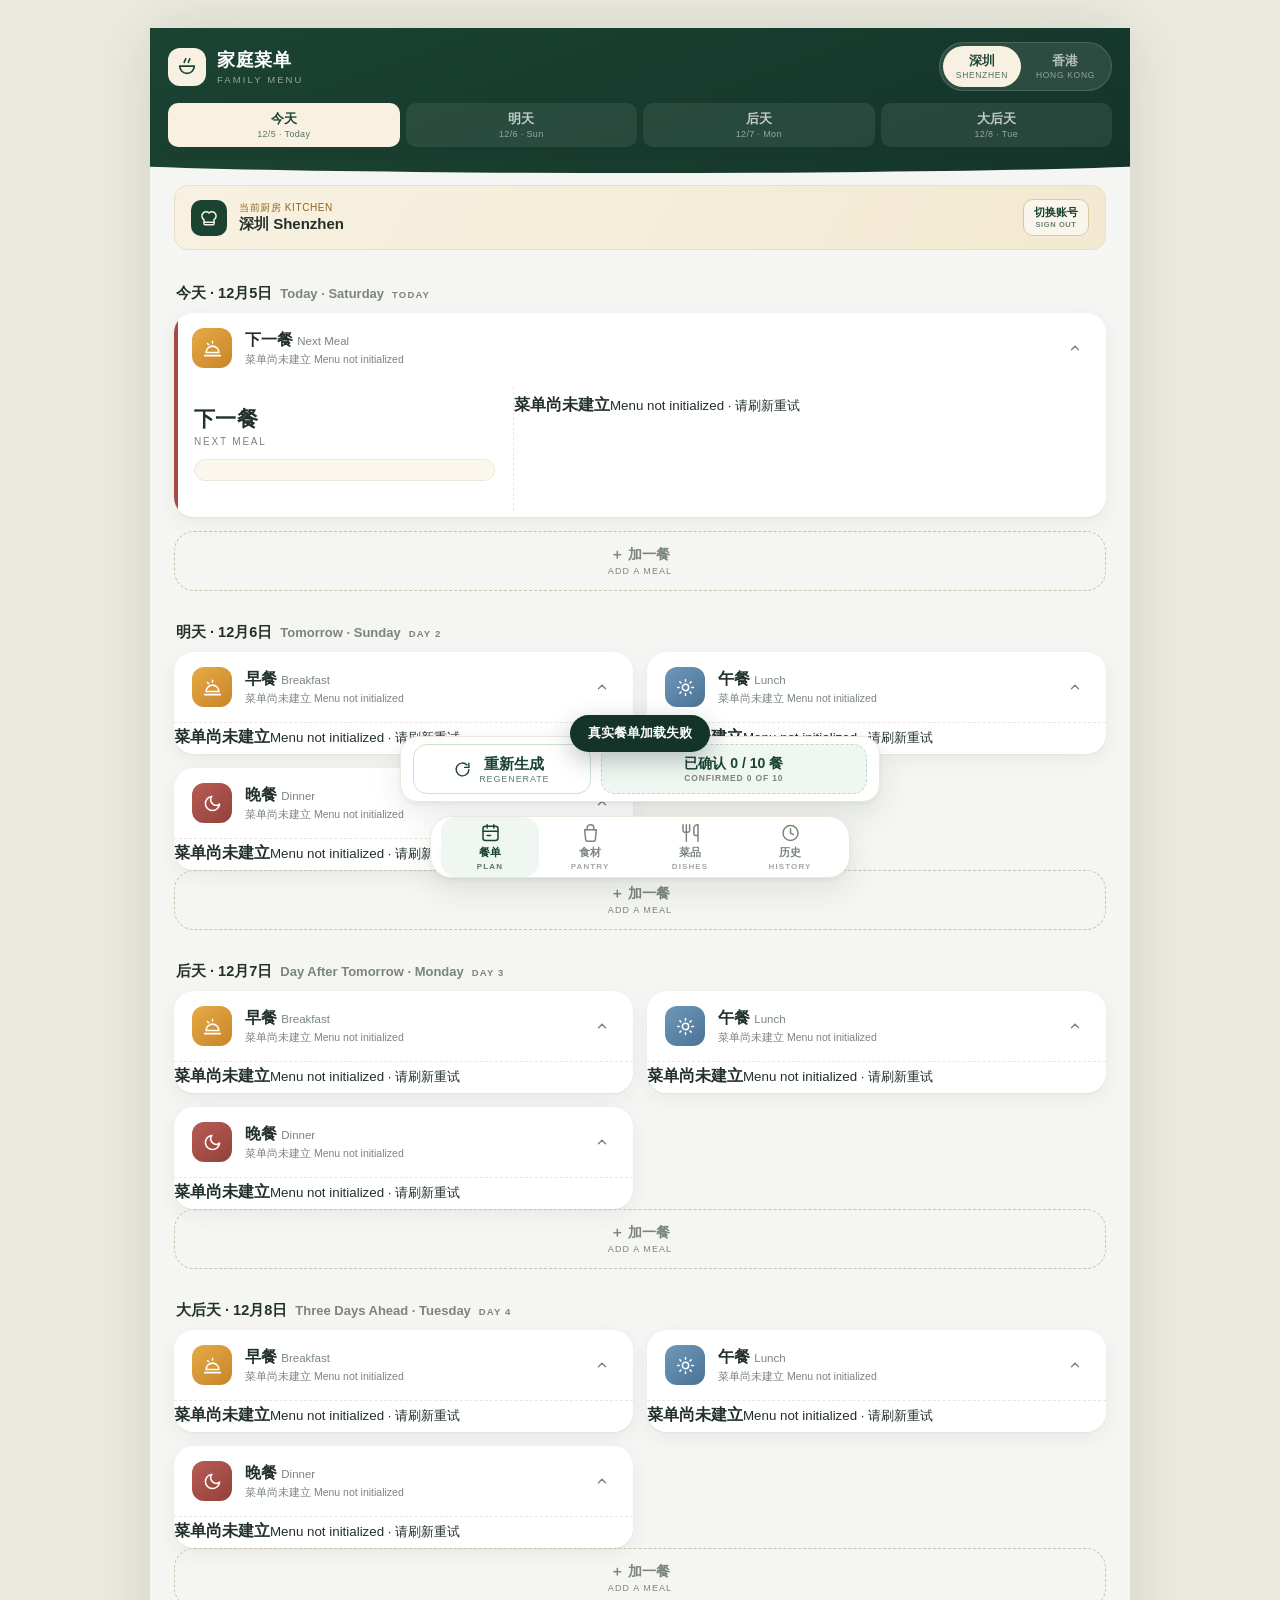
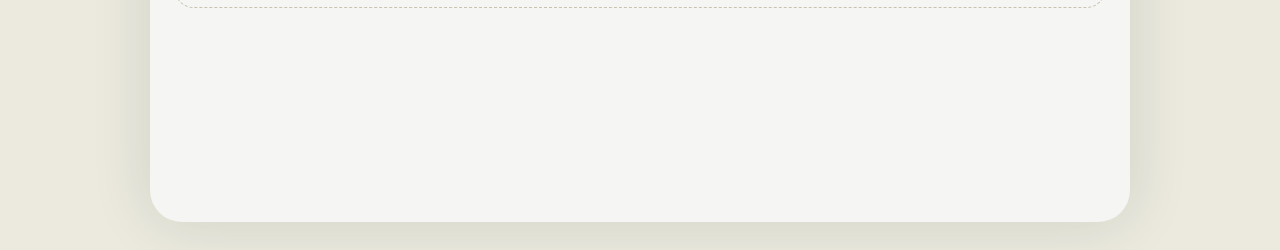
==== commit 08c2dbfe: "fix: restore worker pantry entry and account switching" ====
--- a/public/family-menu/index.html
+++ b/public/family-menu/index.html
@@ -132,6 +132,16 @@
 .k-banner .txt small { display: block; font-size: 10px; color: var(--c-gold-d); letter-spacing: .06em; }
 .k-banner .txt strong { font-size: 15px; font-weight: 700; }
 .k-banner .pin { color: var(--c-gold); }
+.account-switch {
+  border: 1px solid #d8c99f; background: rgba(255,255,255,.58);
+  color: var(--c-forest-800); border-radius: 10px; padding: 7px 10px;
+  font: inherit; font-size: 11px; font-weight: 700; line-height: 1.05;
+  cursor: pointer; white-space: nowrap;
+}
+.account-switch small {
+  display: block; margin-top: 2px; font-size: 7.5px; font-weight: 550;
+  letter-spacing: .08em; opacity: .65;
+}
 
 /* ============ Page & Sections ============ */
 .page { display: none; padding: 4px 16px 0; }
@@ -1095,9 +1105,11 @@
       </svg>
     </span>
     <span class="txt"><small>当前厨房 KITCHEN</small><strong id="kName">深圳 Shenzhen</strong></span>
-    <svg class="pin" width="17" height="17" viewBox="0 0 24 24" fill="currentColor">
-      <path d="M12 2a7 7 0 0 0-7 7c0 5.2 7 13 7 13s7-7.8 7-13a7 7 0 0 0-7-7Zm0 9.5A2.5 2.5 0 1 1 12 6a2.5 2.5 0 0 1 0 5.5Z"/>
-    </svg>
+    <form method="post" action="/logout">
+      <button class="account-switch" type="submit" aria-label="退出并切换账号">
+        切换账号<small>SIGN OUT</small>
+      </button>
+    </form>
   </div>
 
   <!-- ================= PAGE: MENU ================= -->
@@ -2459,11 +2471,17 @@
 function renderMoList(q) {
   const curId  = swapRow ? swapRow.dataset.dishId : '';
   const curCat = swapRow ? swapRow.dataset.cat : '';
+  const targetCard = addTarget?.card || swapRow?.closest('.meal-card');
+  const occupiedInMeal = new Set(
+    [...(targetCard?.querySelectorAll('.dish-row') || [])]
+      .map(row => row.dataset.dishId)
+      .filter(id => id && id !== curId)
+  );
   const query  = q.trim().toLowerCase();
   const hit = d => !query || d.zh.includes(q.trim()) || d.en.toLowerCase().includes(query);
 
   const supperOnly = addTarget?.card?.dataset.mtype === '宵夜' || swapRow?.closest('.meal-card')?.dataset.mtype === '宵夜';
-  const visible = DISH_DB.filter(d => d.id !== curId && hit(d) &&
+  const visible = DISH_DB.filter(d => d.id !== curId && !occupiedInMeal.has(d.id) && hit(d) &&
     (!supperOnly || d.categoryId === 'one_pot_meal'));
   const stableDishSort = (a, b) => (b.vvConfirmCount || 0) - (a.vvConfirmCount || 0) ||
     String(b.createdAt || '').localeCompare(String(a.createdAt || '')) ||
@@ -4179,6 +4197,10 @@
       const result = await phase3Post('/api/pantry/add-by-name', {
         ingredient_name: name, location: window.currentFamilyLocation(), submitted_by: 'owner'
       });
+      if (result.already_in_pantry) {
+        await reloadLive(`该食材已在当前库存：${result.name_cn || name}`);
+        return;
+      }
       pantrySearch.value = '';
       await reloadLive(result.english_pending
         ? `已加入 ${name}，英文待补`
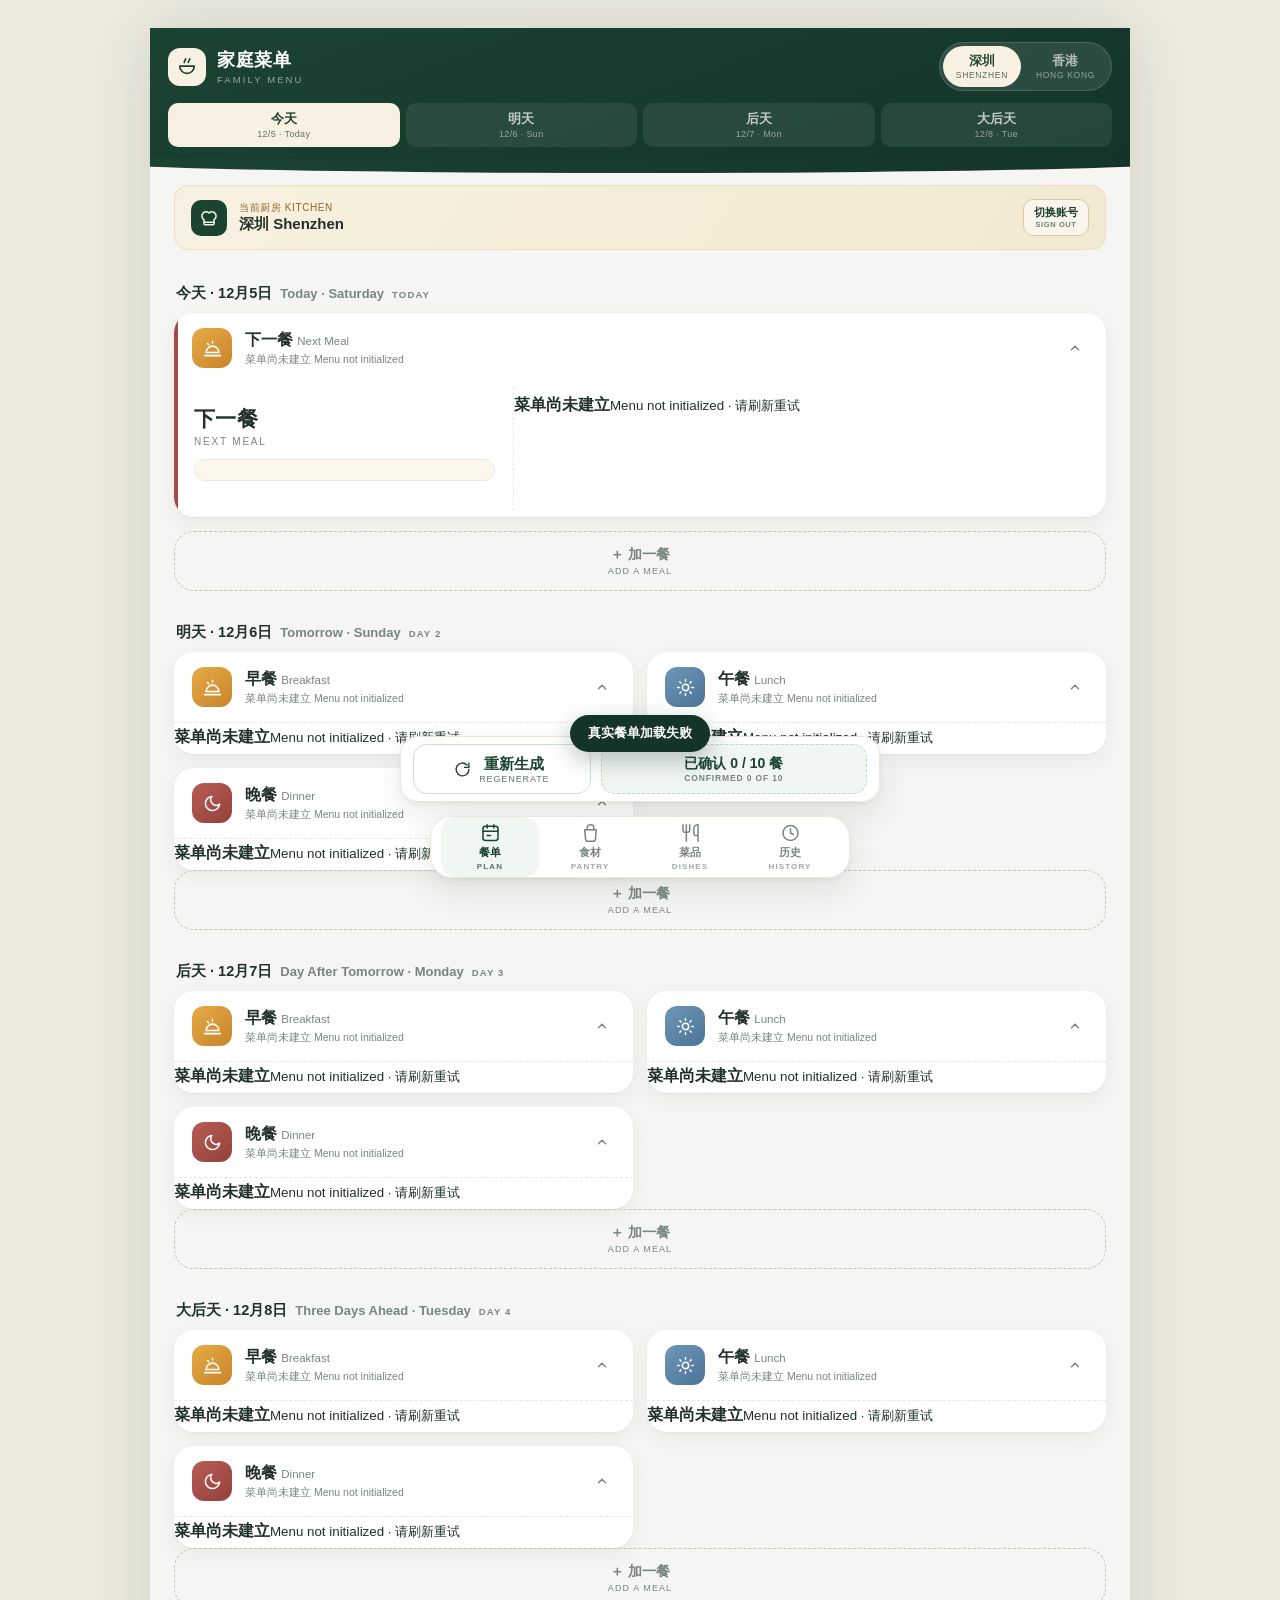
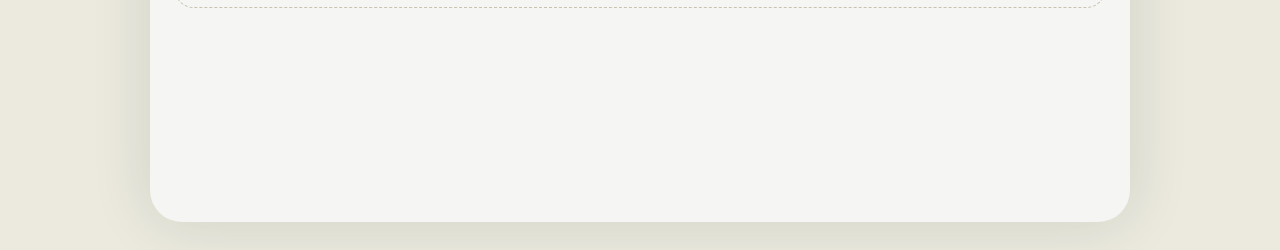
==== commit 4a86dfe7: "feat: canonicalize ingredient identity with pending resolution" ====
--- a/public/family-menu/index.html
+++ b/public/family-menu/index.html
@@ -513,6 +513,14 @@
 }
 .big-add small { font-size: 10px; font-weight: 500; letter-spacing: .12em; opacity: .65; }
 .big-add svg { width: 18px; height: 18px; }
+.pending-panel { margin: 0 0 18px; padding: 14px; border: 1px solid #e6c98f; border-radius: var(--r-md); background: #fff8e9; }
+.pending-panel h3 { margin: 0 0 10px; font-size: 14px; }
+.pending-row { display: grid; gap: 8px; padding: 10px 0; border-top: 1px solid #eadfc4; }
+.pending-row:first-of-type { border-top: 0; }
+.pending-row small { color: var(--c-mut); }
+.pending-actions { display: flex; gap: 8px; }
+.pending-actions button { flex: 1; border: 1px solid #d8c99f; border-radius: 9px; background: #fff; padding: 8px; color: var(--c-forest-800); font-weight: 700; }
+.pending-badge { display: inline-block; margin-left: 6px; padding: 2px 6px; border-radius: 6px; background: #fff0cf; color: #8a5d08; font-size: 9px; }
 
 .chip-grid { display: flex; flex-wrap: wrap; gap: 8px; margin-bottom: 18px; }
 .chip {
@@ -1728,6 +1736,11 @@
            stroke-linecap="round"><path d="M12 5v14M5 12h14"/></svg>
       <span>添加食材 <small>ADD INGREDIENT</small></span>
     </button>
+
+    <section class="pending-panel" id="pendingPanel" hidden>
+      <h3>待整理食材 <small>PENDING INGREDIENTS</small></h3>
+      <div id="pendingList"></div>
+    </section>
 
     <div class="sec-head">
       <strong>常用食材</strong> <span>点击快速加入 Tap to add</span> <small>COMMON</small>
@@ -4080,8 +4093,9 @@
     const englishPending = !String(item.name_en || '').trim();
     const meta = recent ? `已用完 Used up · ${safe(String(item.updated_at || '').slice(0, 10))}`
       : safe(item.name_en || '英文待补 / English pending');
+    const pending = String(item.ingredient_id || '').startsWith('pending_');
     return `<div class="ing-row ${expiring ? 'is-expiring' : ''}" data-ingredient-id="${safe(item.ingredient_id)}" data-source="sqlite">
-      <div class="info"><h4>${safe(item.name_cn || item.ingredient_id)}${expiring ? '<span class="exp-badge">⏱ 快过期 EXP</span>' : ''}</h4><small>${meta}</small></div>
+      <div class="info"><h4>${safe(item.name_cn || item.ingredient_id)}${pending ? '<span class="pending-badge">待匹配 PENDING</span>' : ''}${expiring ? '<span class="exp-badge">⏱ 快过期 EXP</span>' : ''}</h4><small>${meta}</small></div>
       <div class="ops">${recent
         ? '<button class="mini-btn restock" type="button" data-action="restock">补货 Restock</button>'
         : `${englishPending ? '<button class="mini-btn" type="button" data-action="english">补英文 English</button>' : ''}<button class="mini-btn warn ${expiring ? 'marked' : ''}" type="button" data-action="expiring">${expiring ? '撤销快过期 Undo' : '标记快过期 Expiring'}</button><button class="mini-btn used-up" type="button" data-action="consume">已用完 Used up</button>`}
@@ -4166,7 +4180,39 @@
     renderPantry(data.pantry || {});
     renderDishes(data.dishes || []);
     renderHistory(data.history || [], data.history_stats || {}, data.location_label || data.location || '');
+    renderPending(data.role === 'owner' ? (data.pending_ingredients || []) : null);
   };
+
+  function renderPending(items) {
+    const panel = document.getElementById('pendingPanel');
+    const list = document.getElementById('pendingList');
+    if (!Array.isArray(items)) { panel.hidden = true; return; }
+    panel.hidden = items.length === 0;
+    list.innerHTML = items.map(item => `<div class="pending-row" data-pending-id="${safe(item.pending_id)}">
+      <strong>${safe(item.raw_input)} <span class="pending-badge">待匹配</span></strong>
+      <small>${item.detected_language === 'zh' ? '待补充英文' : '待补充中文'} · ${safe(item.pending_id)}</small>
+      <div class="pending-actions"><button type="button" data-pending-action="merge">合并到已有</button><button type="button" data-pending-action="complete">确认为标准</button></div>
+    </div>`).join('');
+  }
+
+  document.getElementById('pendingList').addEventListener('click', async event => {
+    const button = event.target.closest('[data-pending-action]');
+    if (!button) return;
+    const pendingId = button.closest('[data-pending-id]').dataset.pendingId;
+    try {
+      if (button.dataset.pendingAction === 'merge') {
+        const target = prompt('输入目标标准 ingredient_id');
+        if (!target?.trim()) return;
+        await phase3Post('/api/ingredients/pending/merge', {pending_id:pendingId,target_ingredient_id:target.trim(),aliases:[]});
+      } else {
+        const nameCn = prompt('标准中文名'); if (!nameCn?.trim()) return;
+        const nameEn = prompt('标准英文名'); if (!nameEn?.trim()) return;
+        const aliases = prompt('别名，逗号分隔（可留空）') || '';
+        await phase3Post('/api/ingredients/pending/complete', {pending_id:pendingId,name_cn:nameCn.trim(),name_en:nameEn.trim(),aliases:aliases.split(/[、,，;；]+/).map(value => value.trim()).filter(Boolean)});
+      }
+      await reloadLive('待整理食材已更新');
+    } catch (error) { toast(error.message); }
+  });
 
   pantrySearch.addEventListener('input', () => {
     const query = pantrySearch.value.trim().toLowerCase();
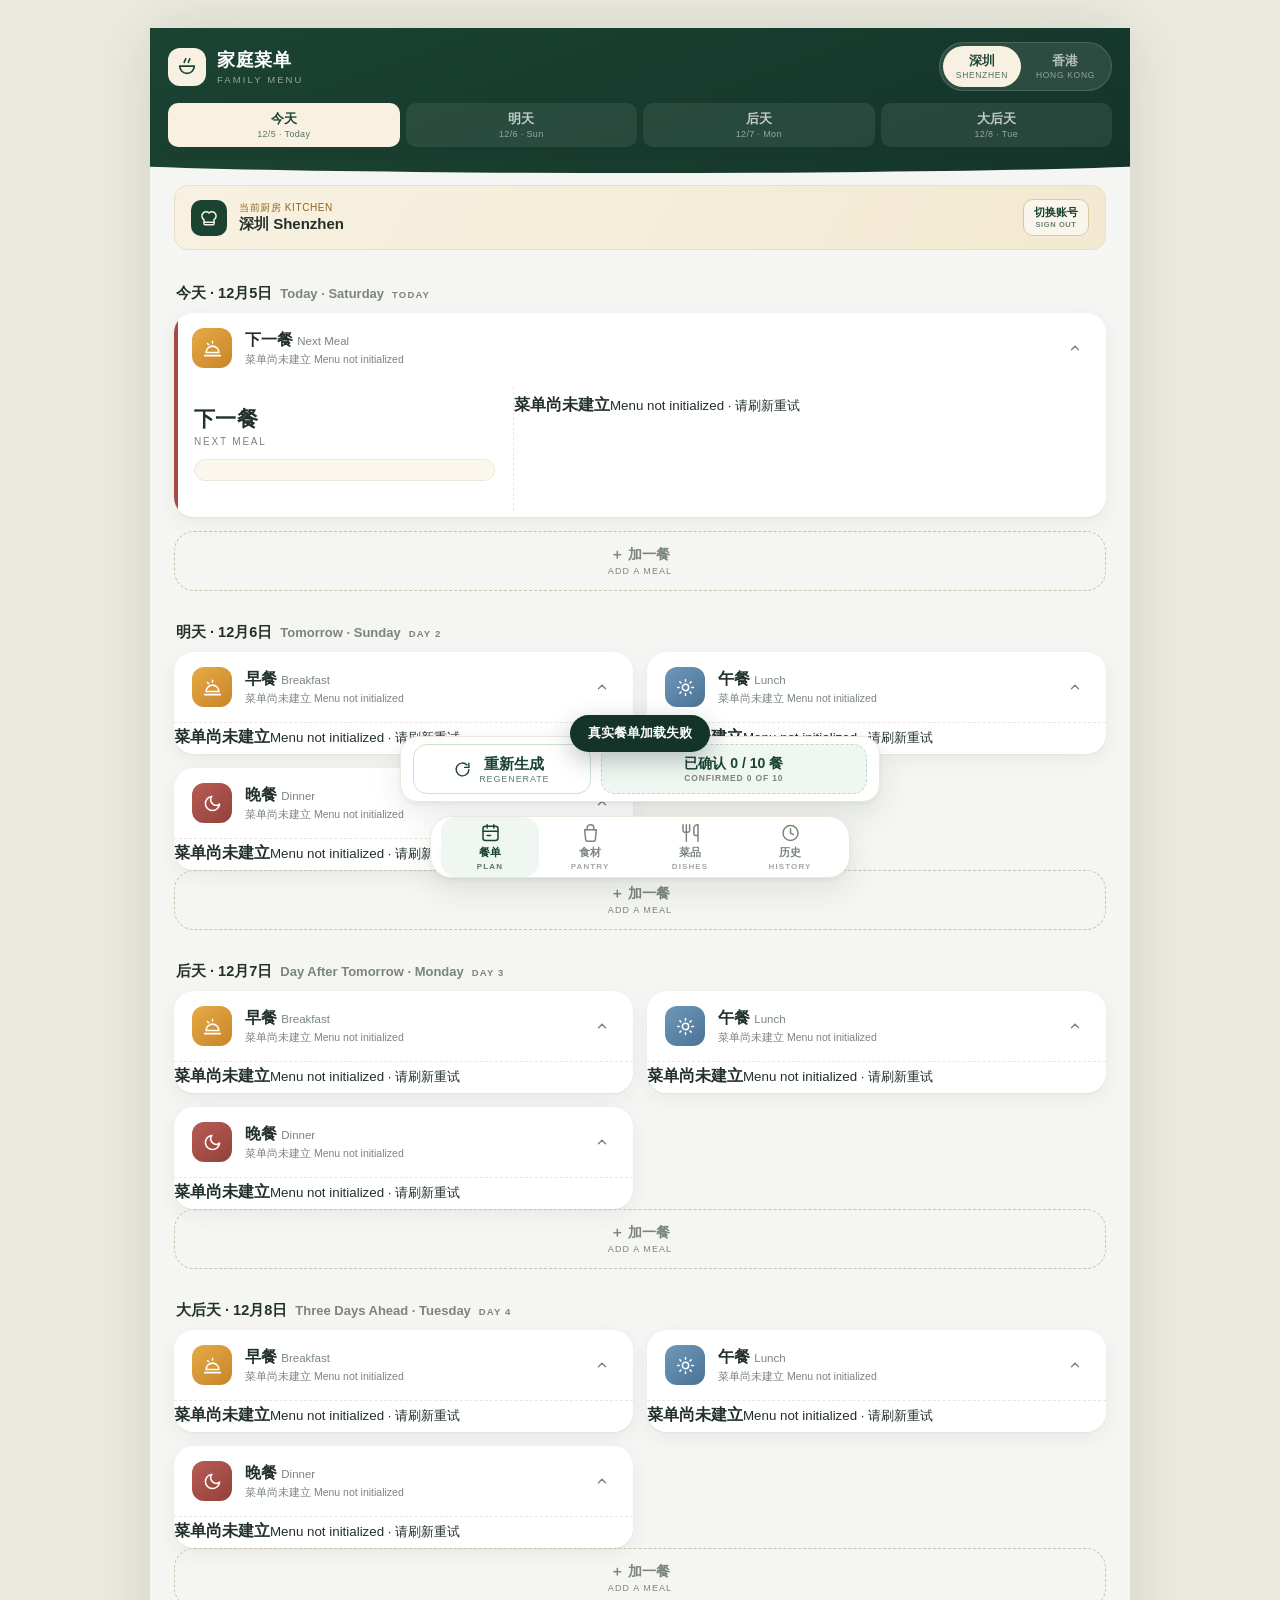
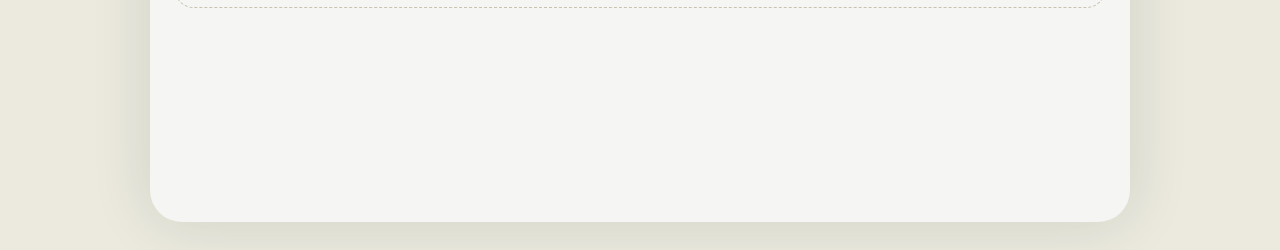
==== commit 41f801aa: "fix: preserve English pending names and canonicalize maitake" ====
--- a/public/family-menu/index.html
+++ b/public/family-menu/index.html
@@ -4091,11 +4091,14 @@
   function pantryRow(item, recent = false) {
     const expiring = item.status === 'expiring';
     const englishPending = !String(item.name_en || '').trim();
+    const pending = String(item.ingredient_id || '').startsWith('pending_');
+    const pendingEnglish = pending && !String(item.name_cn || '').trim() && String(item.name_en || '').trim();
+    const displayName = pendingEnglish ? item.name_en : (item.name_cn || item.ingredient_id);
     const meta = recent ? `已用完 Used up · ${safe(String(item.updated_at || '').slice(0, 10))}`
+      : pendingEnglish ? '待补充中文 / Chinese pending'
       : safe(item.name_en || '英文待补 / English pending');
-    const pending = String(item.ingredient_id || '').startsWith('pending_');
     return `<div class="ing-row ${expiring ? 'is-expiring' : ''}" data-ingredient-id="${safe(item.ingredient_id)}" data-source="sqlite">
-      <div class="info"><h4>${safe(item.name_cn || item.ingredient_id)}${pending ? '<span class="pending-badge">待匹配 PENDING</span>' : ''}${expiring ? '<span class="exp-badge">⏱ 快过期 EXP</span>' : ''}</h4><small>${meta}</small></div>
+      <div class="info"><h4>${safe(displayName)}${pending ? '<span class="pending-badge">待匹配 PENDING</span>' : ''}${expiring ? '<span class="exp-badge">⏱ 快过期 EXP</span>' : ''}</h4><small>${meta}</small></div>
       <div class="ops">${recent
         ? '<button class="mini-btn restock" type="button" data-action="restock">补货 Restock</button>'
         : `${englishPending ? '<button class="mini-btn" type="button" data-action="english">补英文 English</button>' : ''}<button class="mini-btn warn ${expiring ? 'marked' : ''}" type="button" data-action="expiring">${expiring ? '撤销快过期 Undo' : '标记快过期 Expiring'}</button><button class="mini-btn used-up" type="button" data-action="consume">已用完 Used up</button>`}
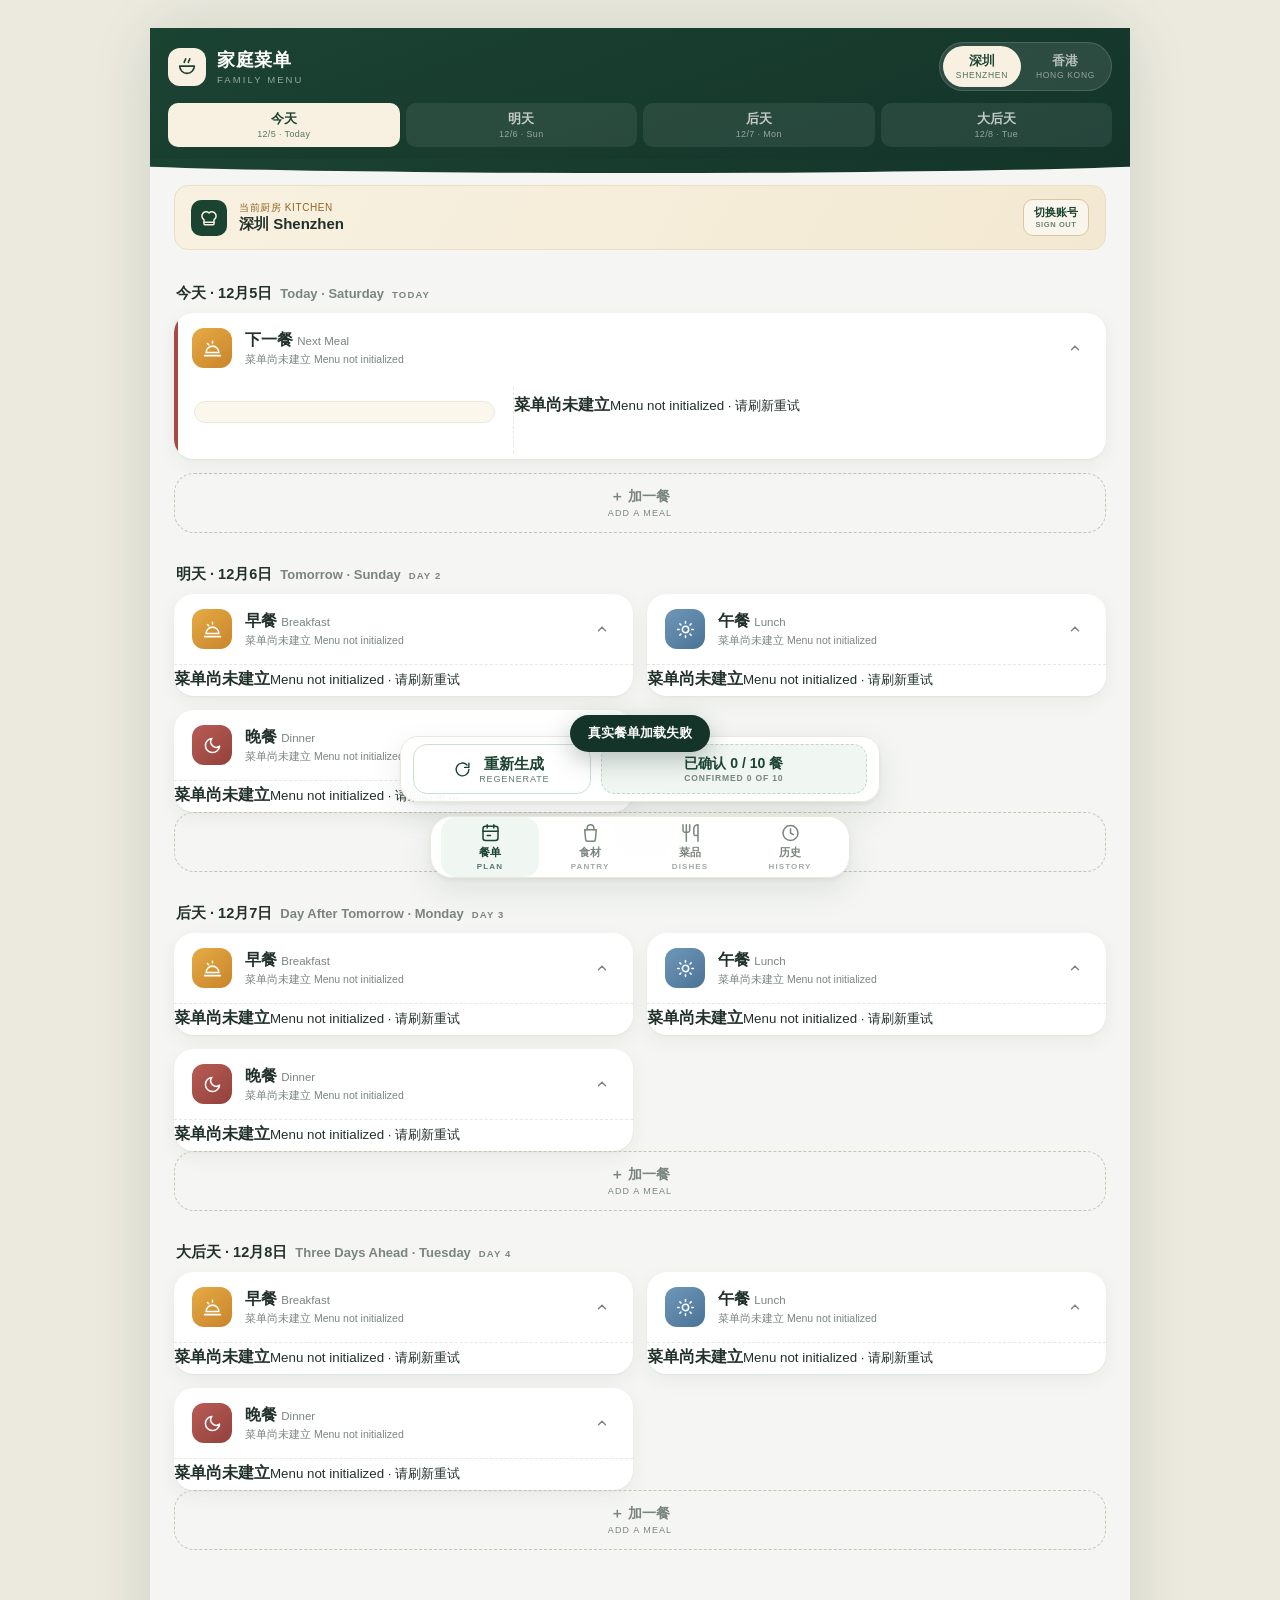
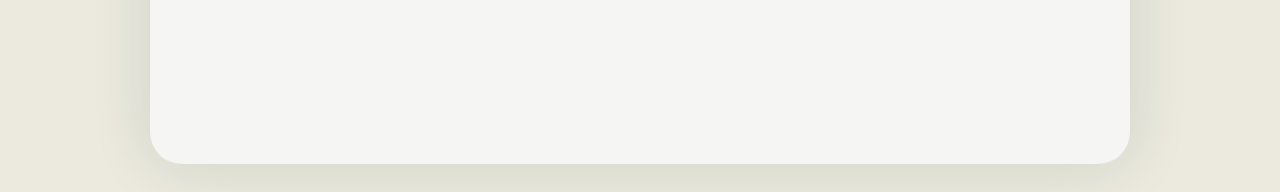
==== commit 6740b990: "feat: separate same-type and all-dish replacement pickers" ====
--- a/public/family-menu/index.html
+++ b/public/family-menu/index.html
@@ -169,13 +169,7 @@
   width: 4px; background: var(--c-dinner); z-index: 1;
 }
 .meal-hero.is-skipped { opacity: .55; }
-.mh-top { display: flex; align-items: flex-start; gap: 12px; padding: 18px 18px 12px 20px; }
-.mh-title { flex: 1; }
-.mh-title h2 { font-size: 21px; font-weight: 800; letter-spacing: .02em; }
-.mh-title small {
-  font-size: 10px; color: var(--c-mut); letter-spacing: .18em;
-  text-transform: uppercase; display: block; margin-top: 3px;
-}
+.mh-top { display: flex; justify-content: flex-end; align-items: flex-start; gap: 12px; padding: 10px 18px 4px 20px; }
 .mh-actions { display: flex; gap: 6px; align-items: center; }
 .tag-btn {
   border: 0; border-radius: var(--r-pill); padding: 7px 13px;
@@ -513,13 +507,6 @@
 }
 .big-add small { font-size: 10px; font-weight: 500; letter-spacing: .12em; opacity: .65; }
 .big-add svg { width: 18px; height: 18px; }
-.pending-panel { margin: 0 0 18px; padding: 14px; border: 1px solid #e6c98f; border-radius: var(--r-md); background: #fff8e9; }
-.pending-panel h3 { margin: 0 0 10px; font-size: 14px; }
-.pending-row { display: grid; gap: 8px; padding: 10px 0; border-top: 1px solid #eadfc4; }
-.pending-row:first-of-type { border-top: 0; }
-.pending-row small { color: var(--c-mut); }
-.pending-actions { display: flex; gap: 8px; }
-.pending-actions button { flex: 1; border: 1px solid #d8c99f; border-radius: 9px; background: #fff; padding: 8px; color: var(--c-forest-800); font-weight: 700; }
 .pending-badge { display: inline-block; margin-left: 6px; padding: 2px 6px; border-radius: 6px; background: #fff0cf; color: #8a5d08; font-size: 9px; }
 
 .chip-grid { display: flex; flex-wrap: wrap; gap: 8px; margin-bottom: 18px; }
@@ -768,6 +755,10 @@
 .mo-item .mo-info { flex: 1; min-width: 0; }
 .mo-item .mo-info strong { display: block; font-size: 14.5px; }
 .mo-item .mo-info small { font-size: 10.5px; color: var(--c-mut); }
+.mo-item .mo-info .mo-missing {
+  display: block; margin-top: 4px; color: var(--c-danger);
+  white-space: normal; overflow: visible; text-overflow: clip; line-height: 1.35;
+}
 .mo-item .d-badge { position: static; flex-shrink: 0; }
 .mo-empty { text-align: center; color: var(--c-mut); font-size: 13px; padding: 26px 0; }
 .mo-empty small { display: block; font-size: 10px; margin-top: 4px; letter-spacing: .08em; }
@@ -1133,10 +1124,6 @@
       <div class="card meal-hero" id="heroCard">
         <div class="mh-side">
           <div class="mh-top">
-            <div class="mh-title">
-              <h2>下一餐</h2>
-              <small>Next Meal</small>
-            </div>
             <div class="mh-actions">
               <button class="skip-btn" id="skipBtn">取消<small style="display:block;font-size:8px;letter-spacing:.08em;">CANCEL</small></button>
             </div>
@@ -1736,11 +1723,6 @@
            stroke-linecap="round"><path d="M12 5v14M5 12h14"/></svg>
       <span>添加食材 <small>ADD INGREDIENT</small></span>
     </button>
-
-    <section class="pending-panel" id="pendingPanel" hidden>
-      <h3>待整理食材 <small>PENDING INGREDIENTS</small></h3>
-      <div id="pendingList"></div>
-    </section>
 
     <div class="sec-head">
       <strong>常用食材</strong> <span>点击快速加入 Tap to add</span> <small>COMMON</small>
@@ -2049,7 +2031,7 @@
 <div class="modal-mask" id="swapModal">
   <div class="modal">
     <div class="mo-head">
-      <div><strong>更换菜品</strong><small>Swap Dish</small></div>
+      <div><strong id="swapTitle">更换菜品</strong><small id="swapSubtitle">Swap Dish</small></div>
       <button class="mo-close" id="moClose" aria-label="close">
         <svg viewBox="0 0 24 24" fill="none" stroke="currentColor" stroke-width="2.4"
              stroke-linecap="round"><path d="M18 6 6 18M6 6l12 12"/></svg>
@@ -2457,6 +2439,7 @@
 const moList  = document.getElementById('moList');
 const moInput = document.getElementById('moSearch');
 let swapRow = null;
+let swapOptions = null;
 
 function moItem(d) {
   const a = AVAIL_OF[d.avail] || AVAIL_OF.miss;
@@ -2471,6 +2454,17 @@
   const small = document.createElement('small');
   small.textContent = d.en || '';
   info.append(strong, small);
+  if (d.missingNames?.length) {
+    const missing = document.createElement('small');
+    missing.className = 'mo-missing';
+    missing.textContent = '缺：' + d.missingNames.join('、');
+    info.appendChild(missing);
+  } else if (d.resolutionStatus === 'incomplete') {
+    const incomplete = document.createElement('small');
+    incomplete.className = 'mo-missing';
+    incomplete.textContent = '食材资料待完善';
+    info.appendChild(incomplete);
+  }
   const badge = document.createElement('span');
   badge.className = 'd-badge ' + a[2];
   badge.append(document.createTextNode(a[0]));
@@ -2493,16 +2487,26 @@
   const query  = q.trim().toLowerCase();
   const hit = d => !query || d.zh.includes(q.trim()) || d.en.toLowerCase().includes(query);
 
-  const supperOnly = addTarget?.card?.dataset.mtype === '宵夜' || swapRow?.closest('.meal-card')?.dataset.mtype === '宵夜';
-  const visible = DISH_DB.filter(d => d.id !== curId && !occupiedInMeal.has(d.id) && hit(d) &&
-    (!supperOnly || d.categoryId === 'one_pot_meal'));
+  const optionRows = swapOptions ? [
+    ...swapOptions.available, ...swapOptions.almost_available, ...swapOptions.other
+  ] : [];
+  const allowed = swapOptions ? new Set(optionRows.map(item => item.id)) : null;
+  const optionById = new Map(optionRows.map(item => [item.id, item]));
+  const visible = DISH_DB.filter(d => d.id !== curId && !occupiedInMeal.has(d.id) && hit(d) && (!allowed || allowed.has(d.id)))
+    .map(d => {
+      const option = optionById.get(d.id) || {};
+      return {...d, avail: option.status === 'available' ? 'ok' : option.status === 'almost_available' ? 'low' : 'miss',
+        resolutionStatus: option.status, missingNames: option.missing_names || [], missingNamesEn: option.missing_names_en || []};
+    });
   const stableDishSort = (a, b) => (b.vvConfirmCount || 0) - (a.vvConfirmCount || 0) ||
     String(b.createdAt || '').localeCompare(String(a.createdAt || '')) ||
     a.zh.localeCompare(b.zh, 'zh-CN');
-  const scoped = addTarget ? visible : visible.filter(d => d.cat === curCat);
+  const scoped = visible;
   const availableFav = scoped.filter(d => d.avail === 'ok' && d.fav).sort(stableDishSort);
   const available = scoped.filter(d => d.avail === 'ok' && !d.fav).sort(stableDishSort);
   const almost = scoped.filter(d => d.avail === 'low').sort(stableDishSort);
+  const other = scoped.filter(d => d.avail === 'miss').sort((a, b) =>
+    (a.resolutionStatus === 'incomplete') - (b.resolutionStatus === 'incomplete') || stableDishSort(a, b));
 
   const fragment = document.createDocumentFragment();
   const addSection = (label, english, rows, plain = false) => {
@@ -2515,12 +2519,11 @@
     fragment.appendChild(section);
     rows.forEach(dish => fragment.appendChild(moItem(dish)));
   };
-  if (availableFav.length) addSection('♥ 库存可做 · 收藏同类菜',
-    'AVAILABLE · FAVORITE · SAME CATEGORY', availableFav);
-  if (available.length) addSection(addTarget ? '✅ 当前食材可做' : '✅ 库存可做 · 同类菜',
-    addTarget ? 'AVAILABLE NOW' : 'AVAILABLE · SAME CATEGORY', available);
-  if (almost.length) addSection('差少量 · 同类菜', 'ALMOST · SAME CATEGORY', almost, true);
-  if (!availableFav.length && !available.length && !almost.length) {
+  if (availableFav.length) addSection('♥ 库存可做 · 收藏', 'AVAILABLE · FAVORITE', availableFav);
+  if (available.length) addSection('✅ 库存可做', 'AVAILABLE NOW', available);
+  if (almost.length) addSection('差少量', 'ALMOST AVAILABLE', almost, true);
+  if (other.length) addSection('其他', 'OTHER · MISSING INGREDIENTS', other, true);
+  if (!availableFav.length && !available.length && !almost.length && !other.length) {
     const empty = document.createElement('div');
     empty.className = 'mo-empty';
     empty.innerHTML = '没有匹配的菜品<small>NO MATCHING DISH</small>';
@@ -2529,23 +2532,40 @@
   moList.replaceChildren(fragment);
 }
 
-function openSwap(row) {
+async function openSwap(row, mode = 'all') {
   swapRow = row;
+  swapOptions = null;
   moInput.value = '';
-  renderMoList('');
+  document.getElementById('swapTitle').textContent = mode === 'same_class' ? '同类更换' : '所有菜品';
+  document.getElementById('swapSubtitle').textContent = mode === 'same_class' ? 'Same Type' : 'All Meal-Compatible Dishes';
   modal.classList.add('open');
+  moList.innerHTML = '<div class="mo-empty">加载中<small>LOADING</small></div>';
+  try {
+    swapOptions = await writeJSON('/api/dishes/replacement-options', {
+      menu_id:Number(row.dataset.menuId), menu_item_id:Number(row.dataset.menuItemId),
+      location:window.currentFamilyLocation(), mode
+    });
+    renderMoList('');
+  } catch (error) { moList.innerHTML = '<div class="mo-empty">' + error.message + '</div>'; }
   setTimeout(() => moInput.focus(), 120);
 }
-function closeSwap() { modal.classList.remove('open'); swapRow = null; }
+function closeSwap() { modal.classList.remove('open'); swapRow = null; swapOptions = null; }
 
 document.addEventListener('click', async e => {
   const findBtn = e.target.closest('.op-btn.find');
-  if (findBtn) { e.stopPropagation(); openSwap(findBtn.closest('.dish-row')); return; }
+  if (findBtn) { e.stopPropagation(); openSwap(findBtn.closest('.dish-row'), 'all'); return; }
 
   const item = e.target.closest('.mo-item');
   if (item && swapRow && !addTarget) {
     const d = DISH_DB.find(x => x.id === item.dataset.dishId);
     if (!d) return;
+    const option = [...(swapOptions?.available || []), ...(swapOptions?.almost_available || []), ...(swapOptions?.other || [])]
+      .find(row => row.id === d.id);
+    if (option && option.status !== 'available') {
+      const detail = option.status === 'incomplete' ? '食材资料待完善' :
+        '仍缺少：' + ((option.missing_names || []).join('、') || '食材');
+      if (!confirm(detail + '\n\n仍然选择？')) return;
+    }
     try {
       await writeJSON('/api/tomorrow/replace', {
         menu_id:Number(swapRow.dataset.menuId),
@@ -2963,15 +2983,11 @@
 
 /* 缺食材提示：雇主在餐单菜品行直接看到（反馈：缺食材要提示） */
 const MISS_TAG = { low: '差少量<small>ALMOST</small>', miss: '缺食材<small>MISSING</small>' };
-/* 家庭常备食材（米面粮油调味）：默认有货，不进食材库也不进缺食材判断（雇主反馈 #7）。
-   例：白米饭只含"大米"→ 永不缺；莲子米饭含"莲子"→ 莲子缺货时提示。 */
-const DEFAULT_PANTRY = ['大米','米','米饭','面粉','水','油','食用油','盐','糖','生抽','老抽',
-                        '蚝油','醋','料酒','葱','姜','蒜','淀粉','胡椒','鸡精','小米'];
 /* 原型演示用缺货清单（正式版由食材库 status 推导） */
 const PANTRY_OUT = ['排骨','莲子','四季豆','肉饼'];
 function dishMissing(d) {
   if (!d || !d.ingredients || !d.ingredients.length) return null;  /* 无食材数据 → 回退静态 avail */
-  return d.ingredients.filter(x => !DEFAULT_PANTRY.includes(x) && PANTRY_OUT.includes(x));
+  return d.ingredients.filter(x => PANTRY_OUT.includes(x));
 }
 function tagRowMissing(row) {
   row.querySelectorAll('.miss-tag').forEach(t => t.remove());
@@ -3067,16 +3083,7 @@
   const shuf = e.target.closest('.op-btn.shuf, .mh-dishes .op-btn:not(.find):not(.del)');
   if (shuf) {
     const row  = shuf.closest('.dish-row');
-    try {
-      const result = await writeJSON('/api/tomorrow/cycle-replace', {
-        menu_id:Number(row.dataset.menuId), menu_item_id:Number(row.dataset.menuItemId),
-        location:window.currentFamilyLocation()
-      });
-      const cycleMessage = result.cycle_wrapped
-        ? '本位置可换菜已轮换一遍，现从头继续'
-        : `已切换为：${result.dish?.name_cn || '新菜品'}`;
-      await reloadLiveData(result.replaced ? cycleMessage : (result.message || '暂无可换菜品'));
-    } catch (error) { toast(error.message); }
+    await openSwap(row, 'same_class');
     return;
   }
   /* 每餐操作按钮：备注 / 智能补充 / 添加（下一餐卡与餐卡通用） */
@@ -4183,39 +4190,7 @@
     renderPantry(data.pantry || {});
     renderDishes(data.dishes || []);
     renderHistory(data.history || [], data.history_stats || {}, data.location_label || data.location || '');
-    renderPending(data.role === 'owner' ? (data.pending_ingredients || []) : null);
   };
-
-  function renderPending(items) {
-    const panel = document.getElementById('pendingPanel');
-    const list = document.getElementById('pendingList');
-    if (!Array.isArray(items)) { panel.hidden = true; return; }
-    panel.hidden = items.length === 0;
-    list.innerHTML = items.map(item => `<div class="pending-row" data-pending-id="${safe(item.pending_id)}">
-      <strong>${safe(item.raw_input)} <span class="pending-badge">待匹配</span></strong>
-      <small>${item.detected_language === 'zh' ? '待补充英文' : '待补充中文'} · ${safe(item.pending_id)}</small>
-      <div class="pending-actions"><button type="button" data-pending-action="merge">合并到已有</button><button type="button" data-pending-action="complete">确认为标准</button></div>
-    </div>`).join('');
-  }
-
-  document.getElementById('pendingList').addEventListener('click', async event => {
-    const button = event.target.closest('[data-pending-action]');
-    if (!button) return;
-    const pendingId = button.closest('[data-pending-id]').dataset.pendingId;
-    try {
-      if (button.dataset.pendingAction === 'merge') {
-        const target = prompt('输入目标标准 ingredient_id');
-        if (!target?.trim()) return;
-        await phase3Post('/api/ingredients/pending/merge', {pending_id:pendingId,target_ingredient_id:target.trim(),aliases:[]});
-      } else {
-        const nameCn = prompt('标准中文名'); if (!nameCn?.trim()) return;
-        const nameEn = prompt('标准英文名'); if (!nameEn?.trim()) return;
-        const aliases = prompt('别名，逗号分隔（可留空）') || '';
-        await phase3Post('/api/ingredients/pending/complete', {pending_id:pendingId,name_cn:nameCn.trim(),name_en:nameEn.trim(),aliases:aliases.split(/[、,，;；]+/).map(value => value.trim()).filter(Boolean)});
-      }
-      await reloadLive('待整理食材已更新');
-    } catch (error) { toast(error.message); }
-  });
 
   pantrySearch.addEventListener('input', () => {
     const query = pantrySearch.value.trim().toLowerCase();
@@ -4248,6 +4223,11 @@
       });
       if (result.already_in_pantry) {
         await reloadLive(`该食材已在当前库存：${result.name_cn || name}`);
+        return;
+      }
+      if (result.pantry_exempt) {
+        pantrySearch.value = '';
+        toast(result.message || '默认食材，无需录入');
         return;
       }
       pantrySearch.value = '';
